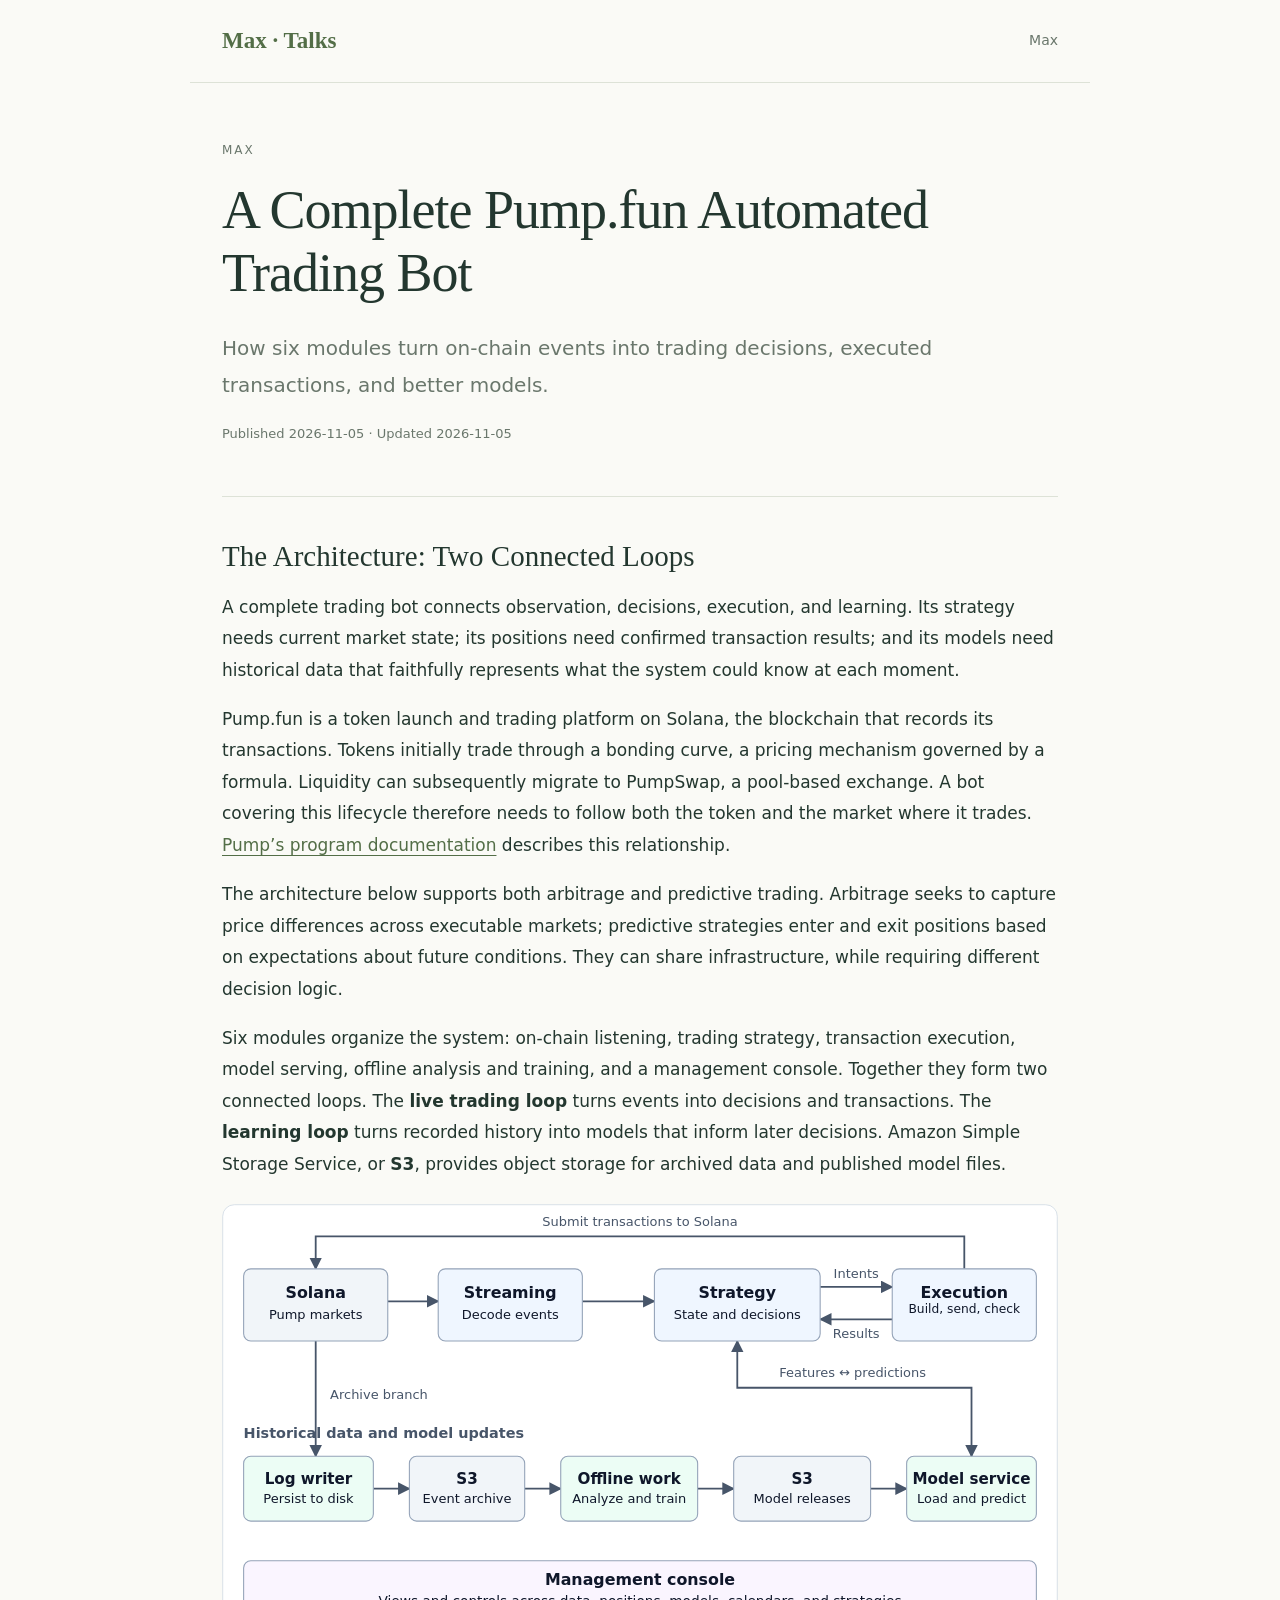
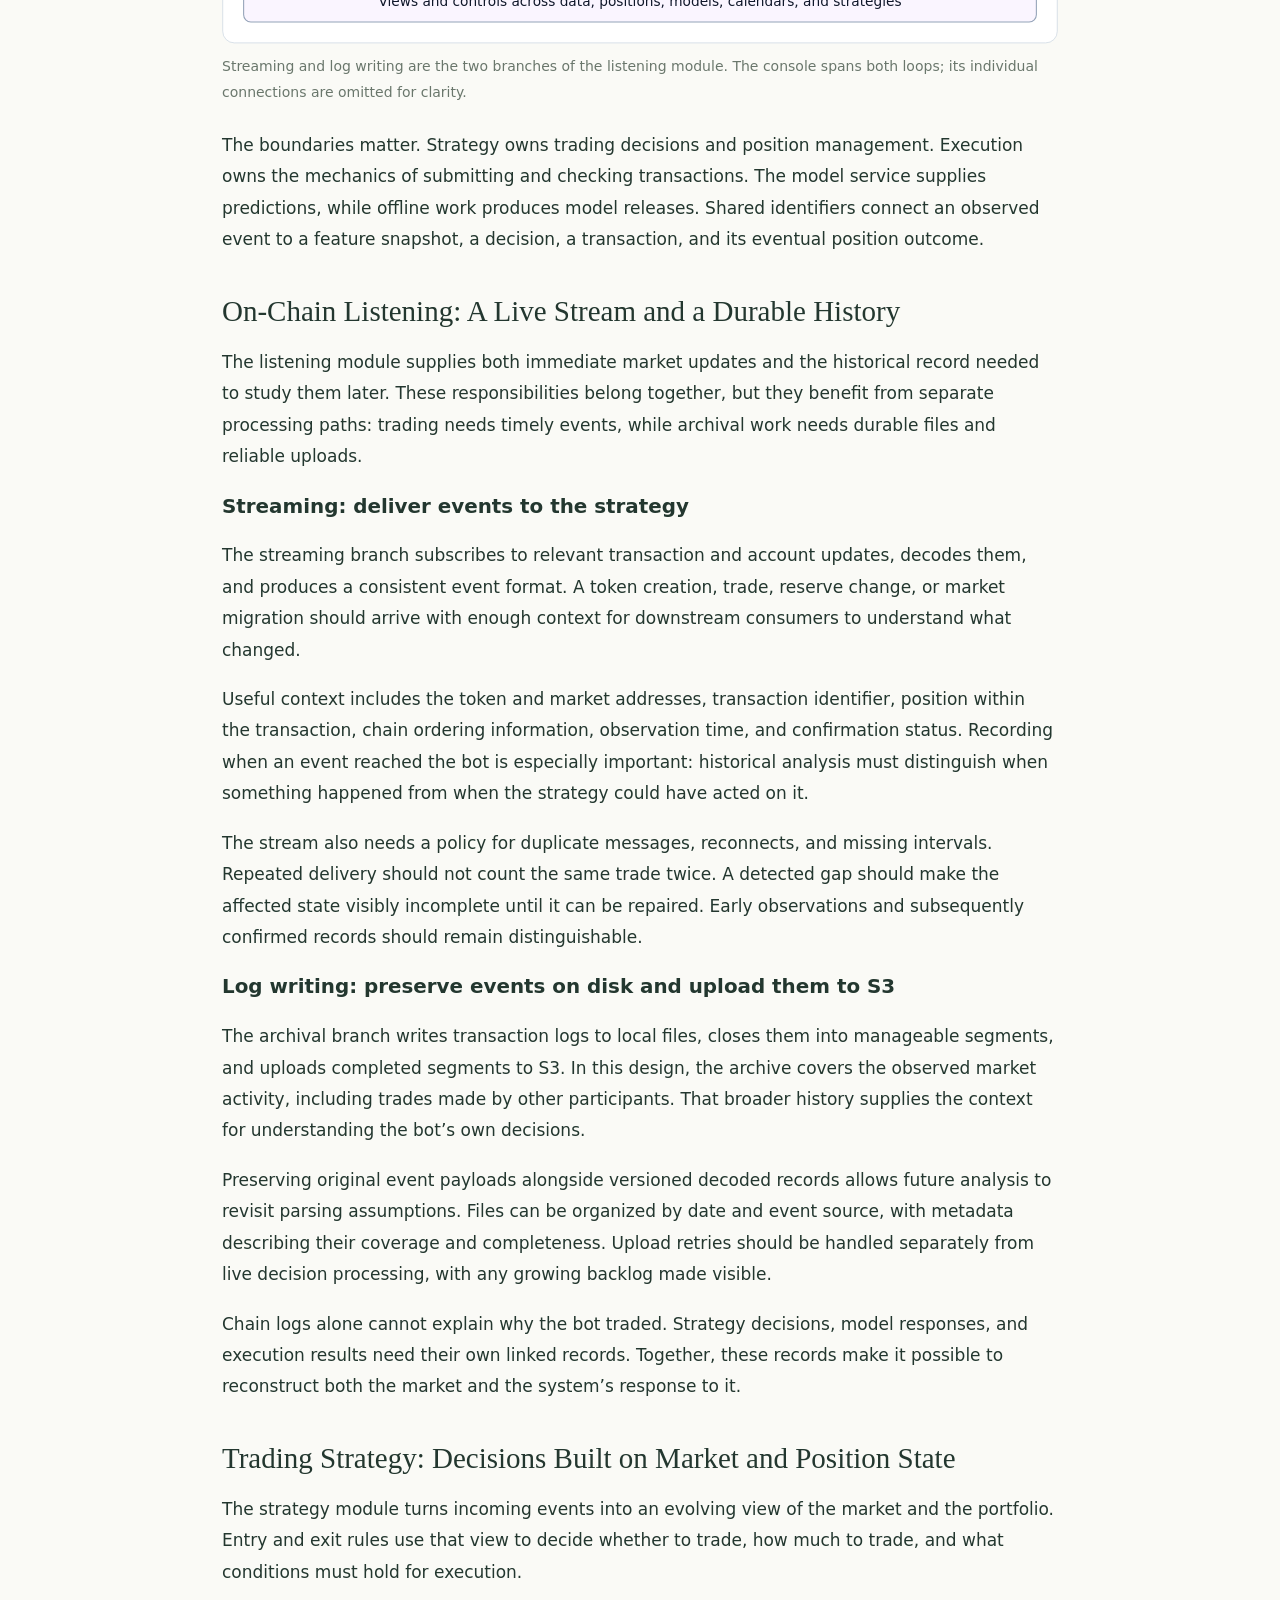
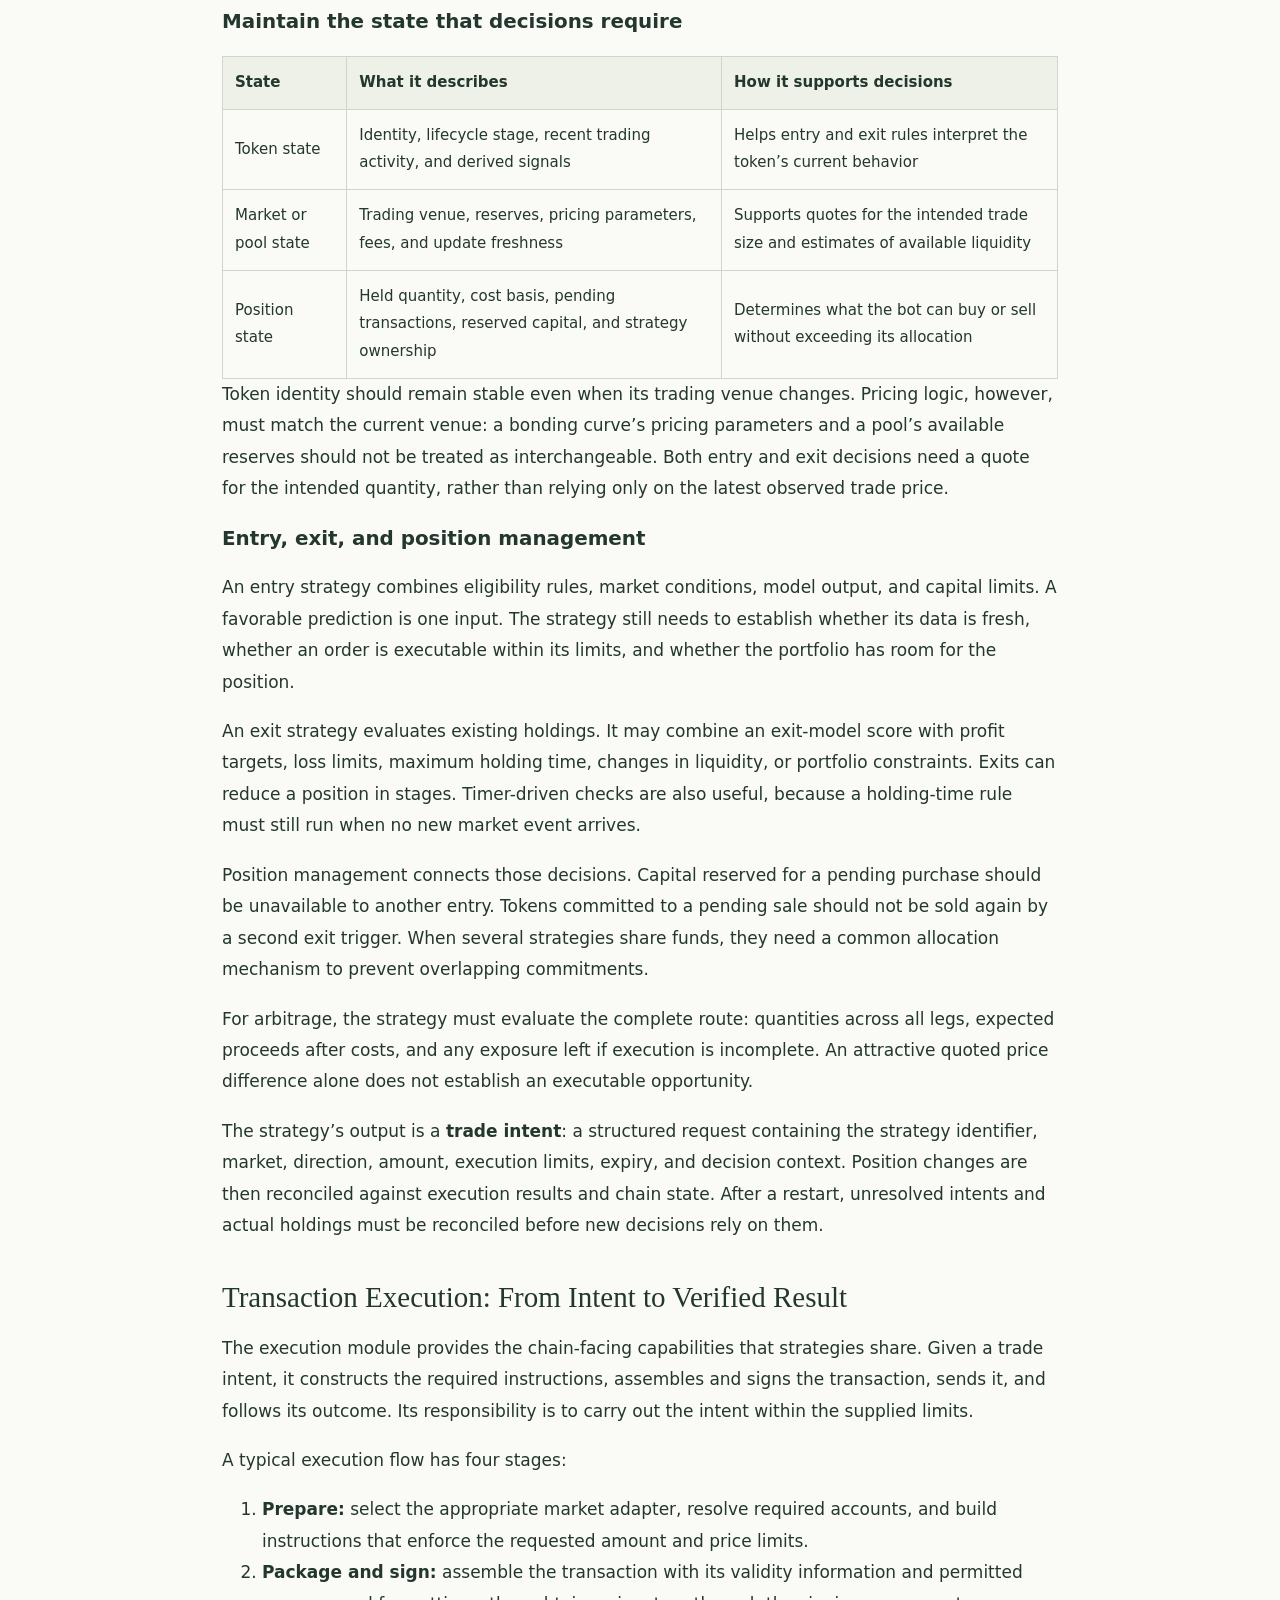
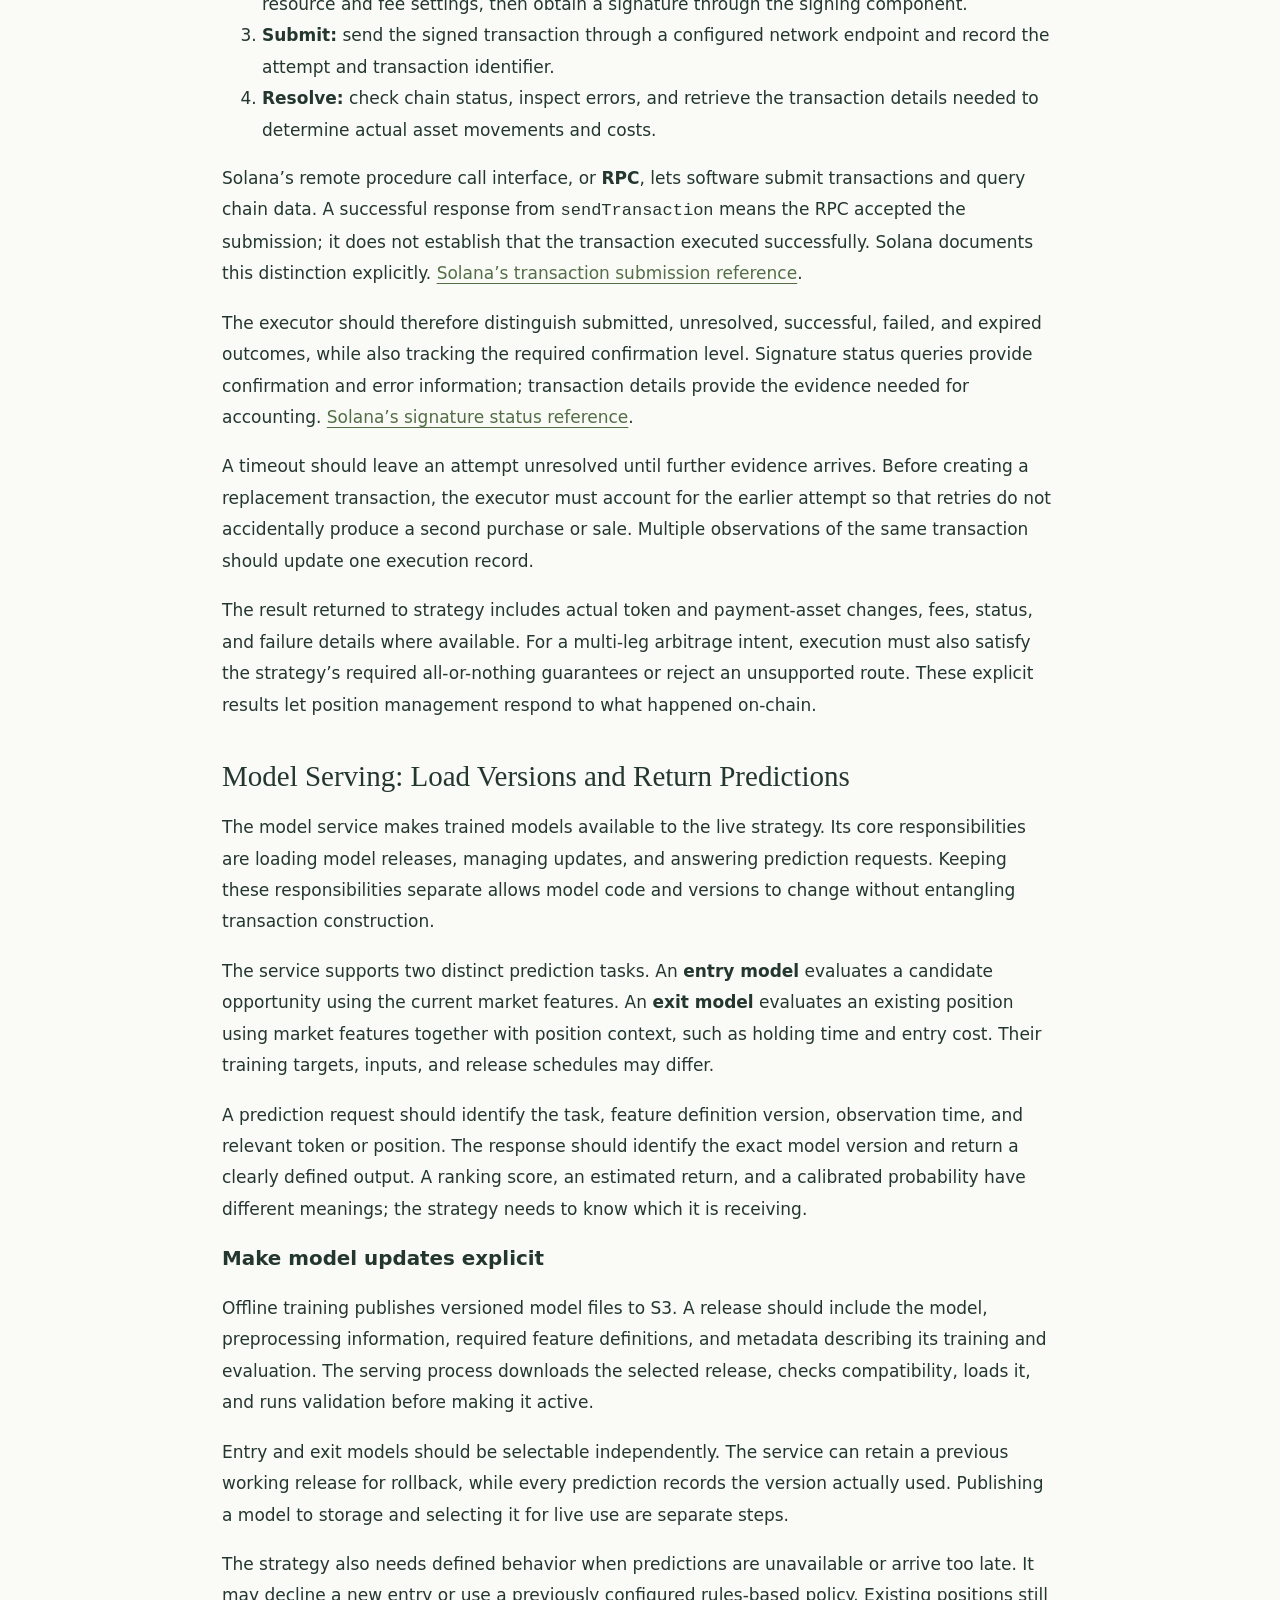
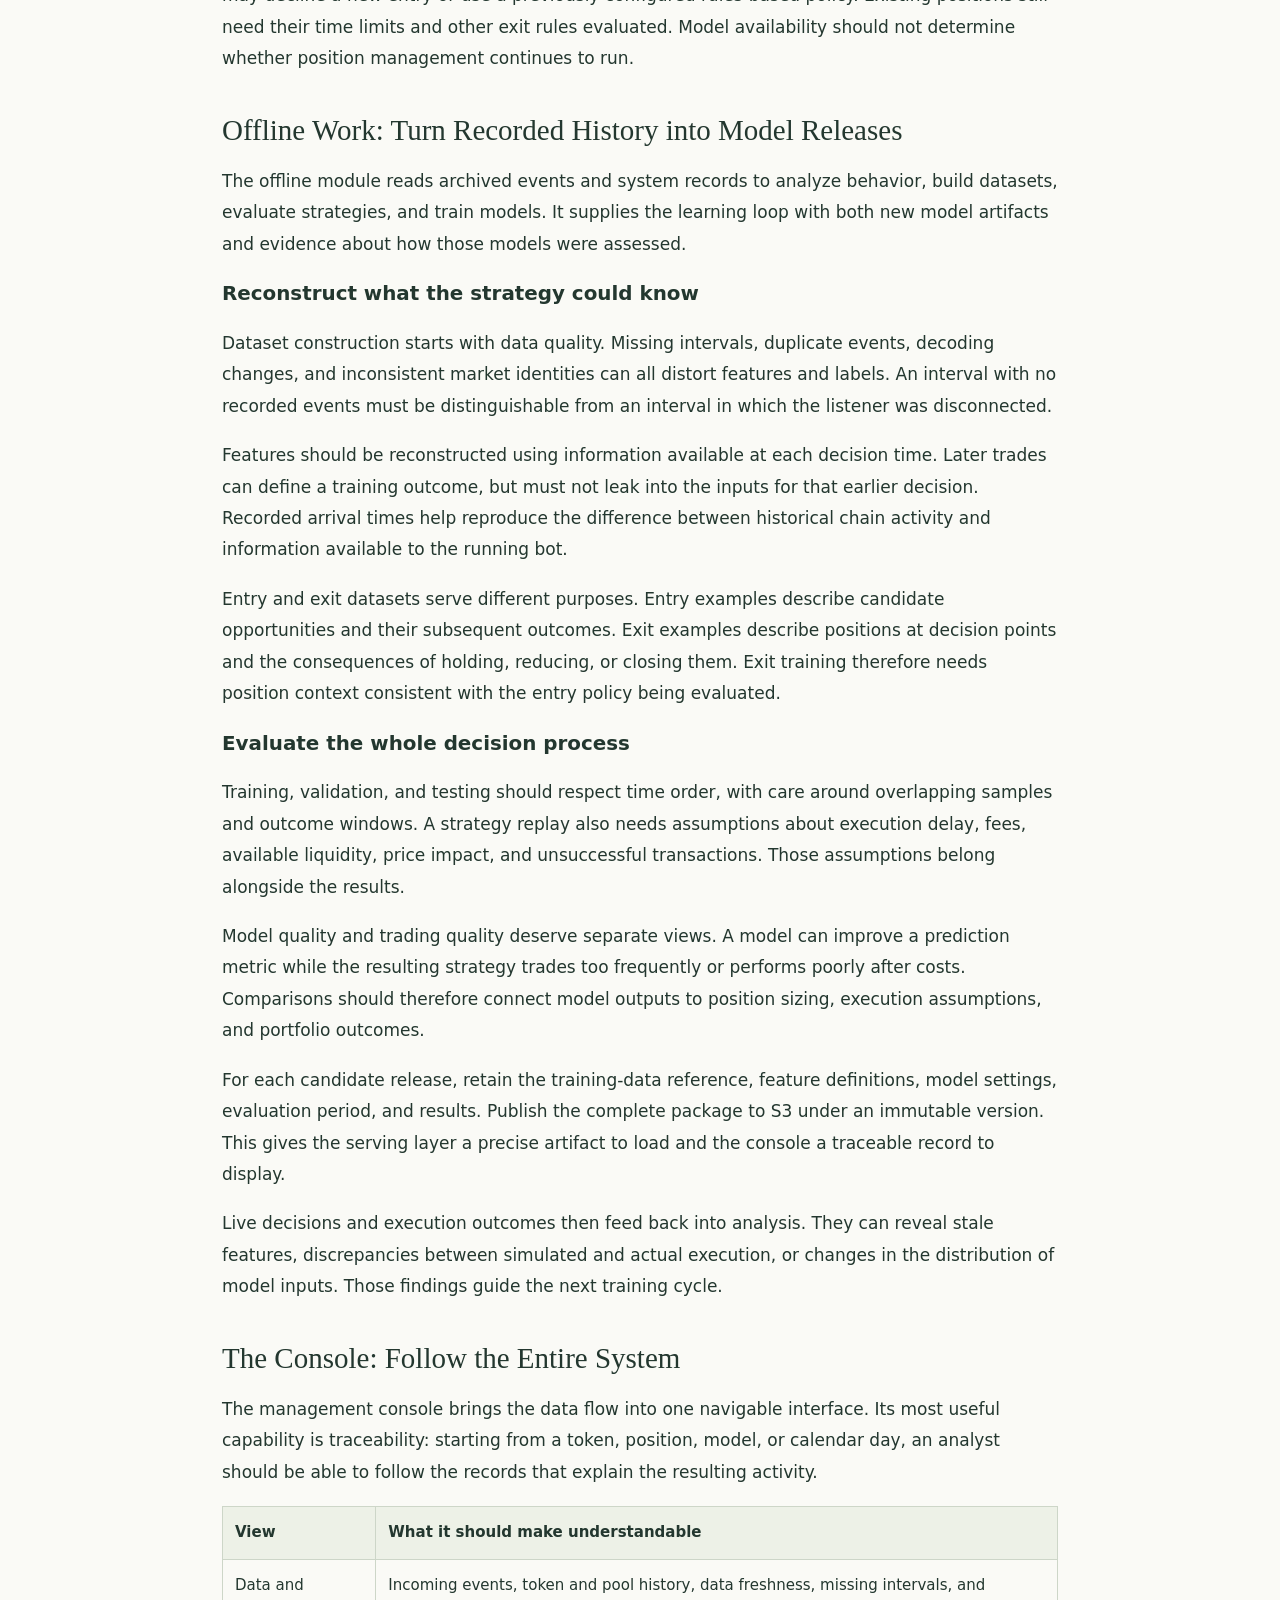
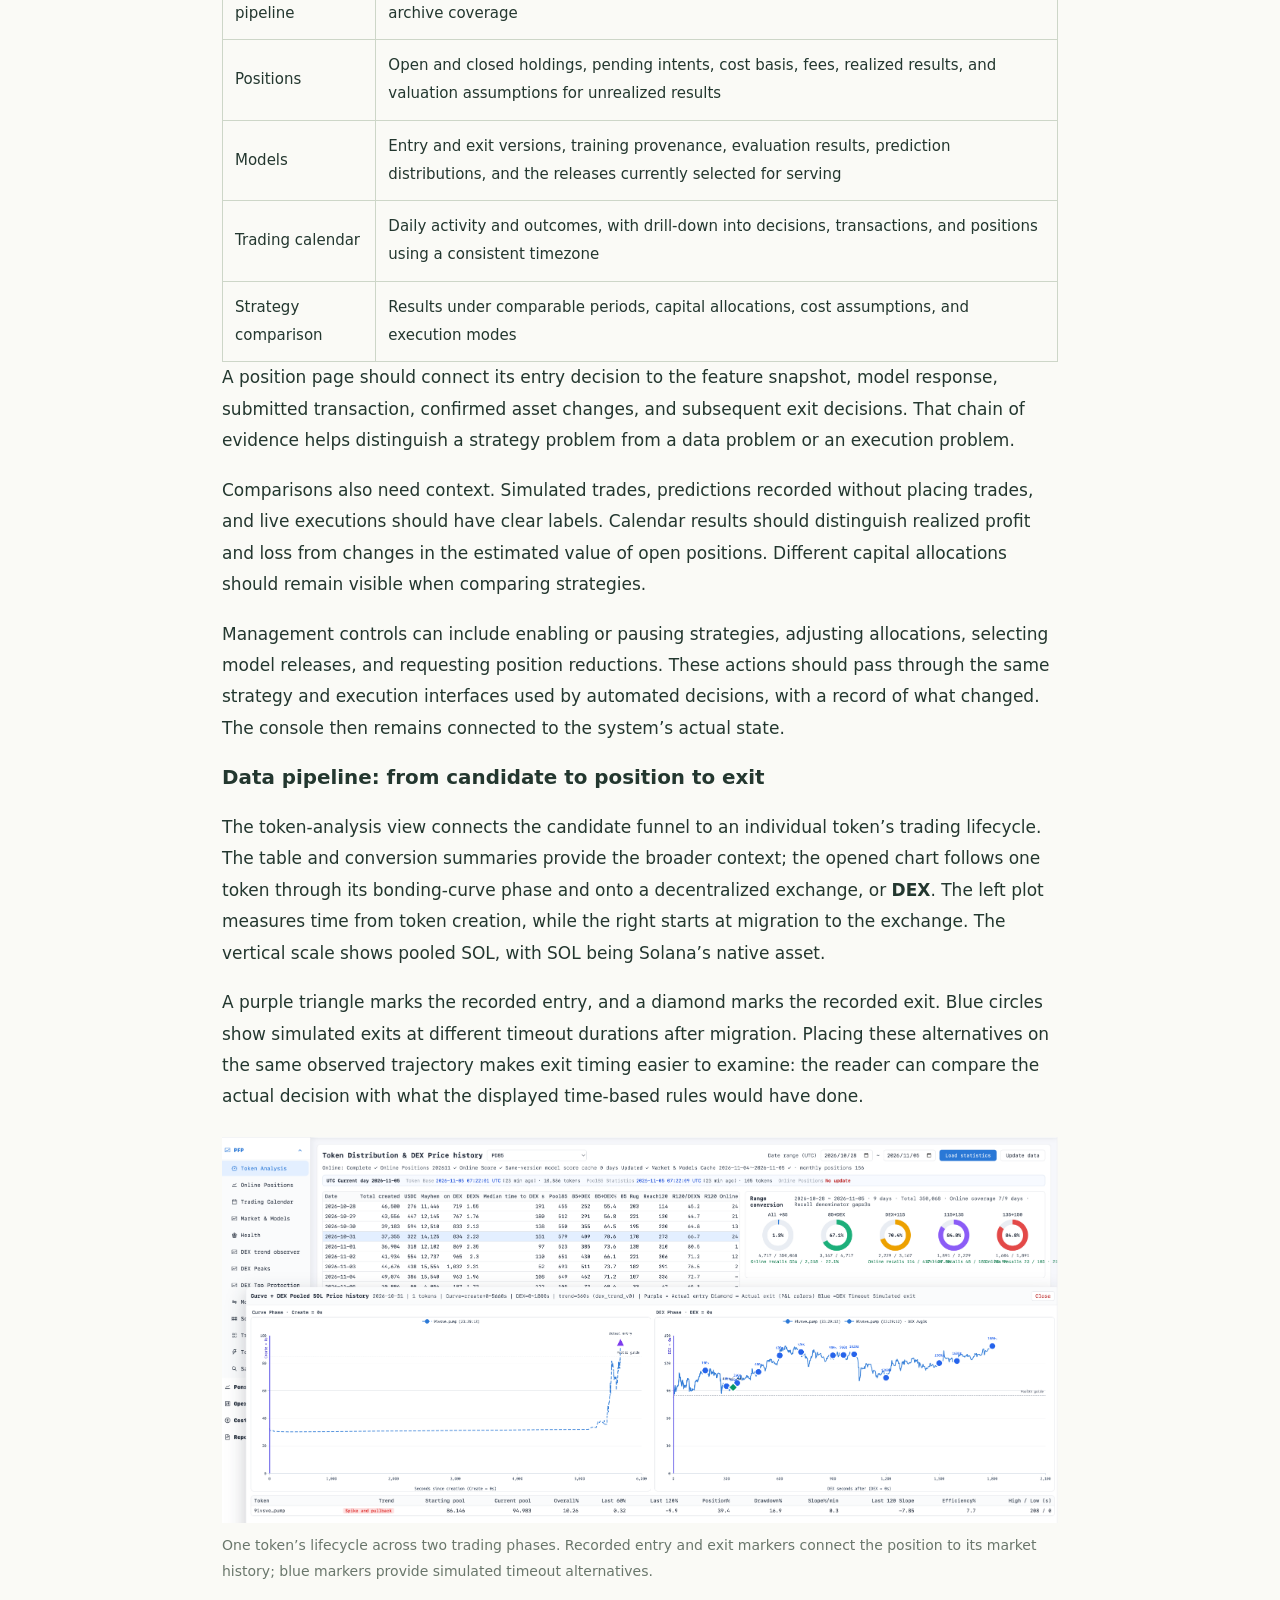
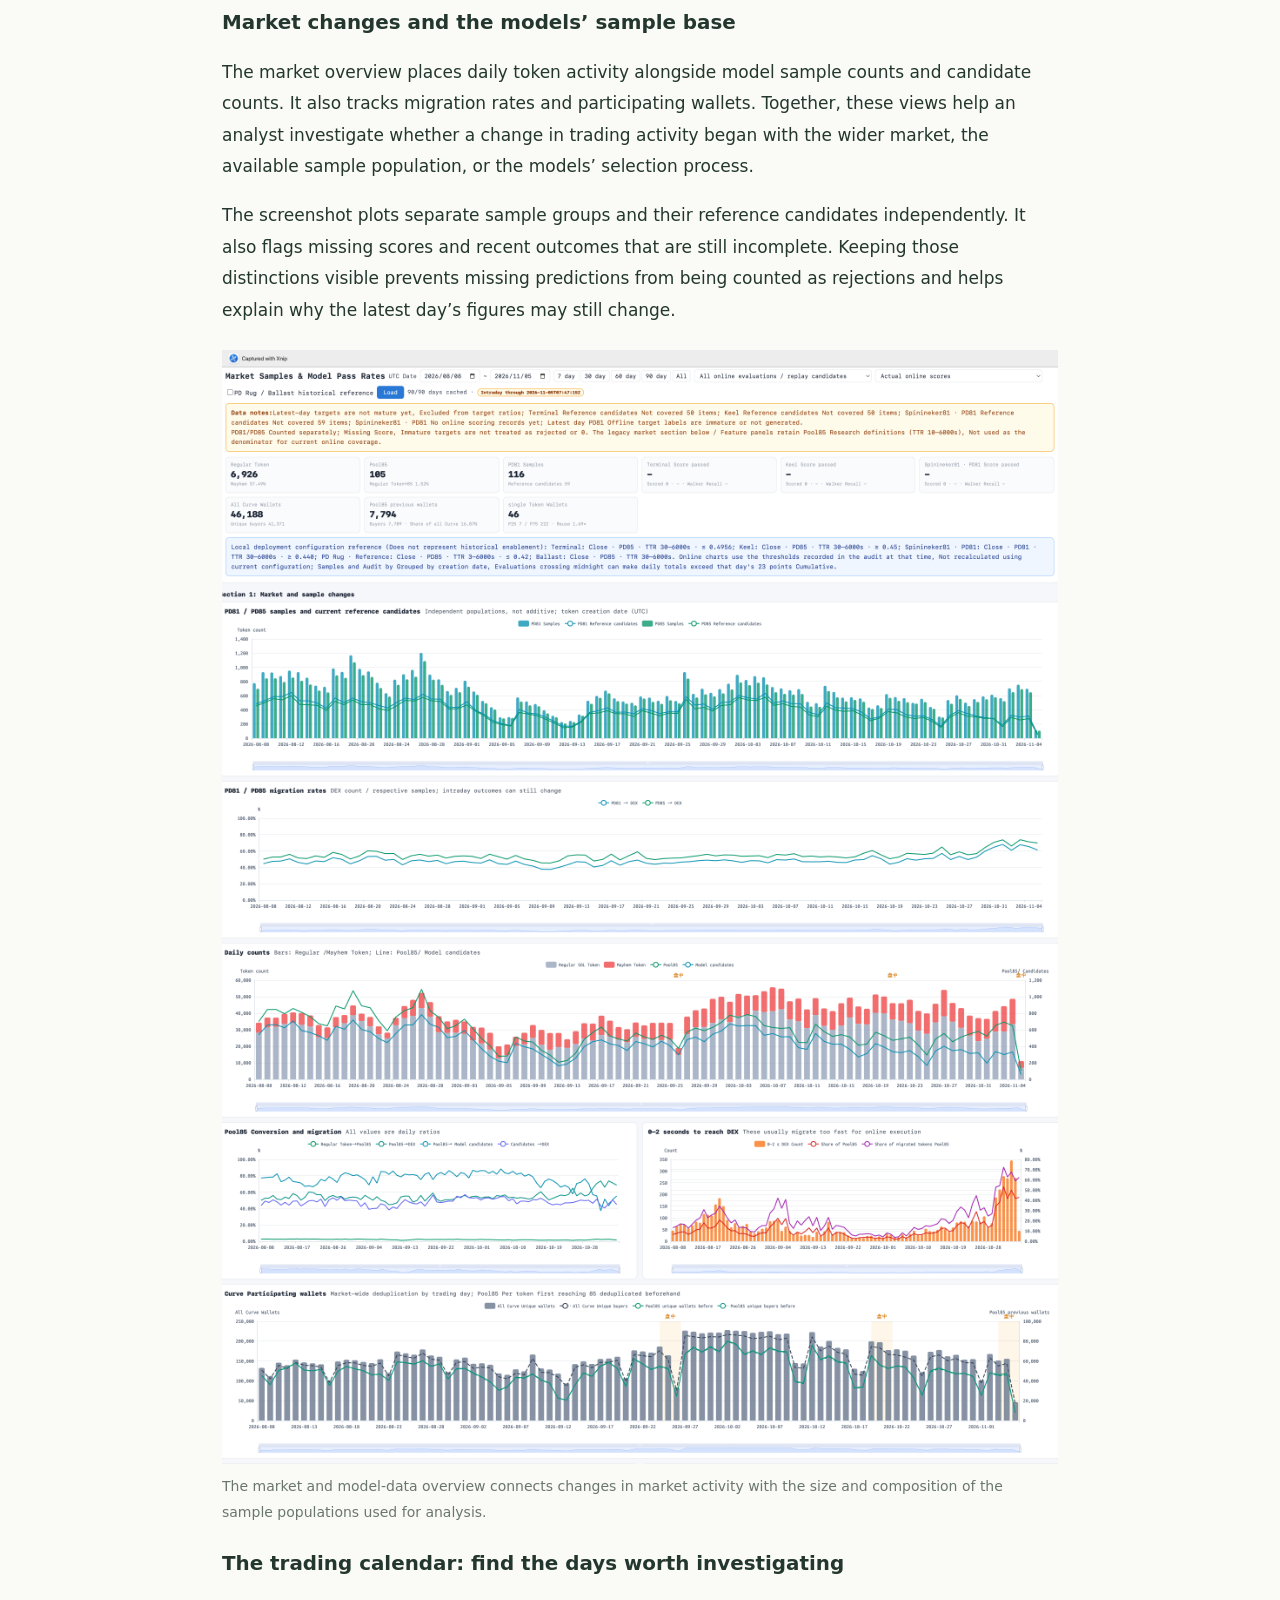
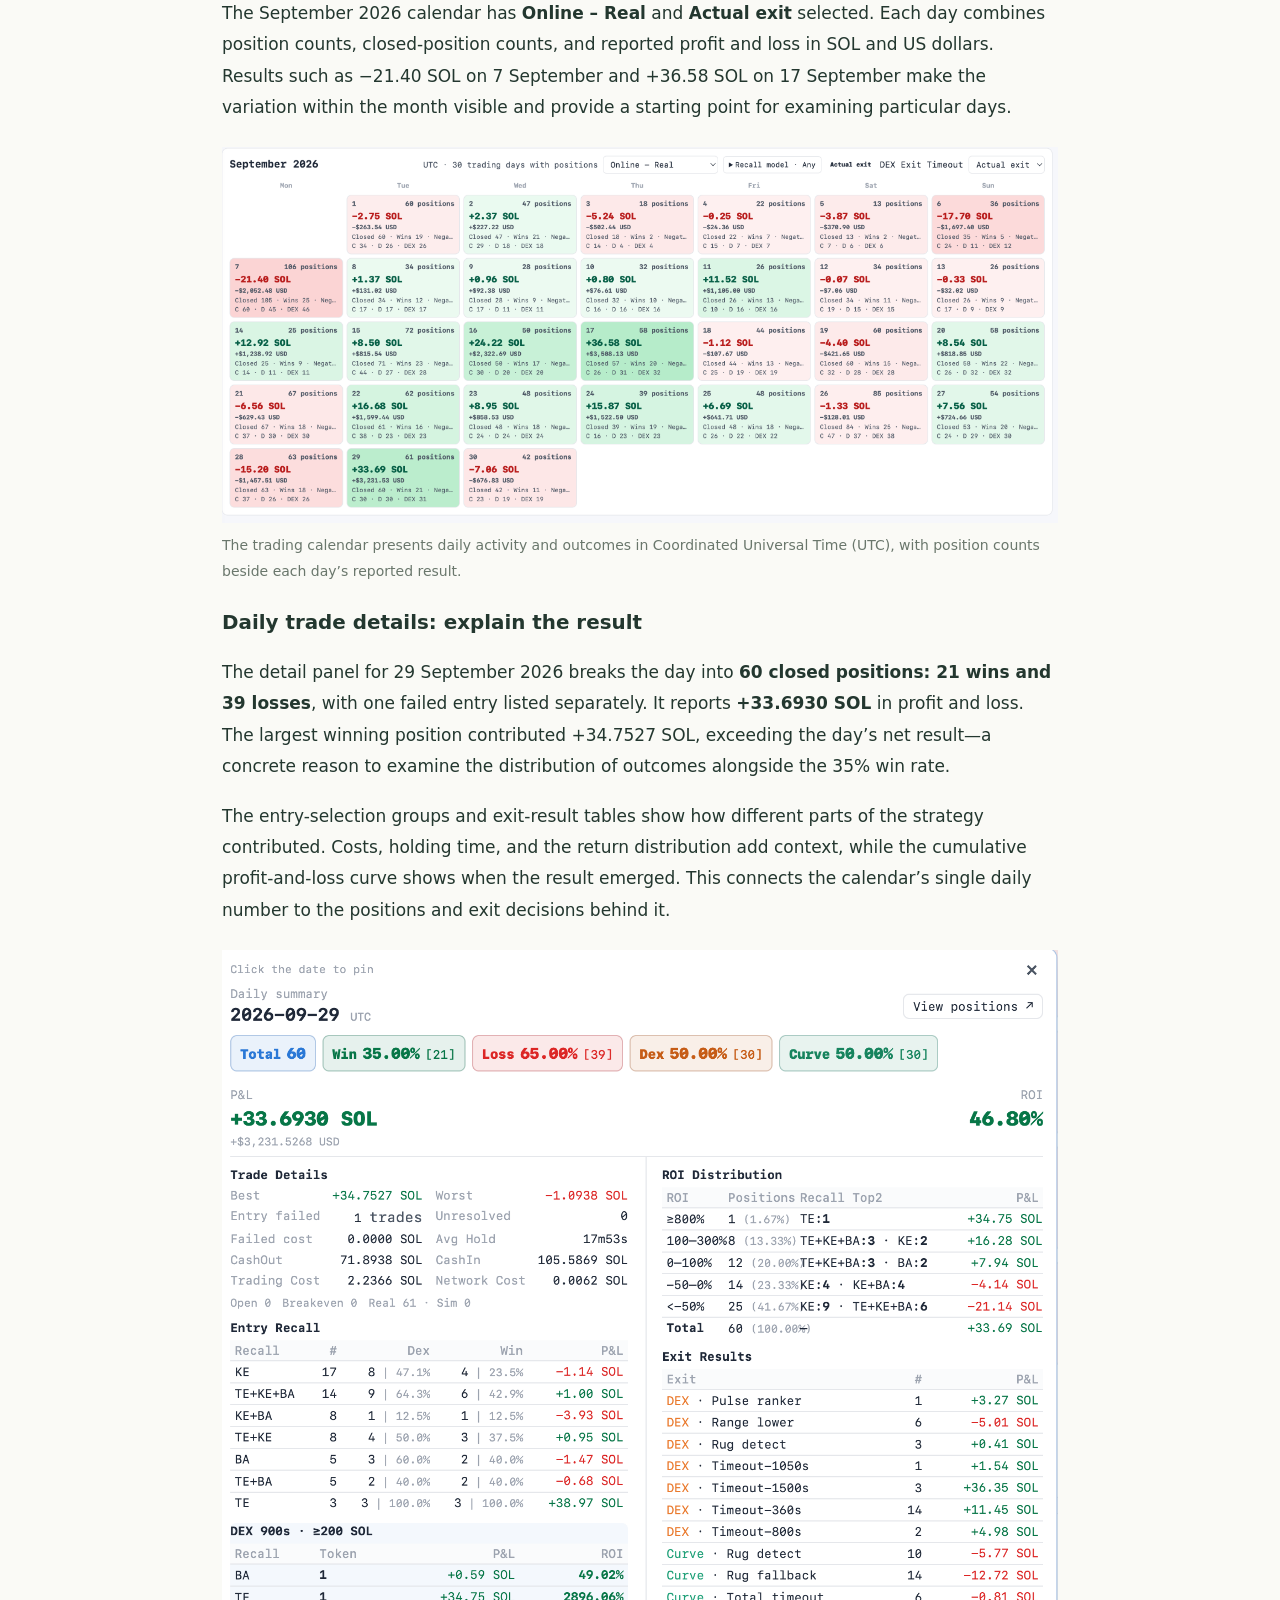
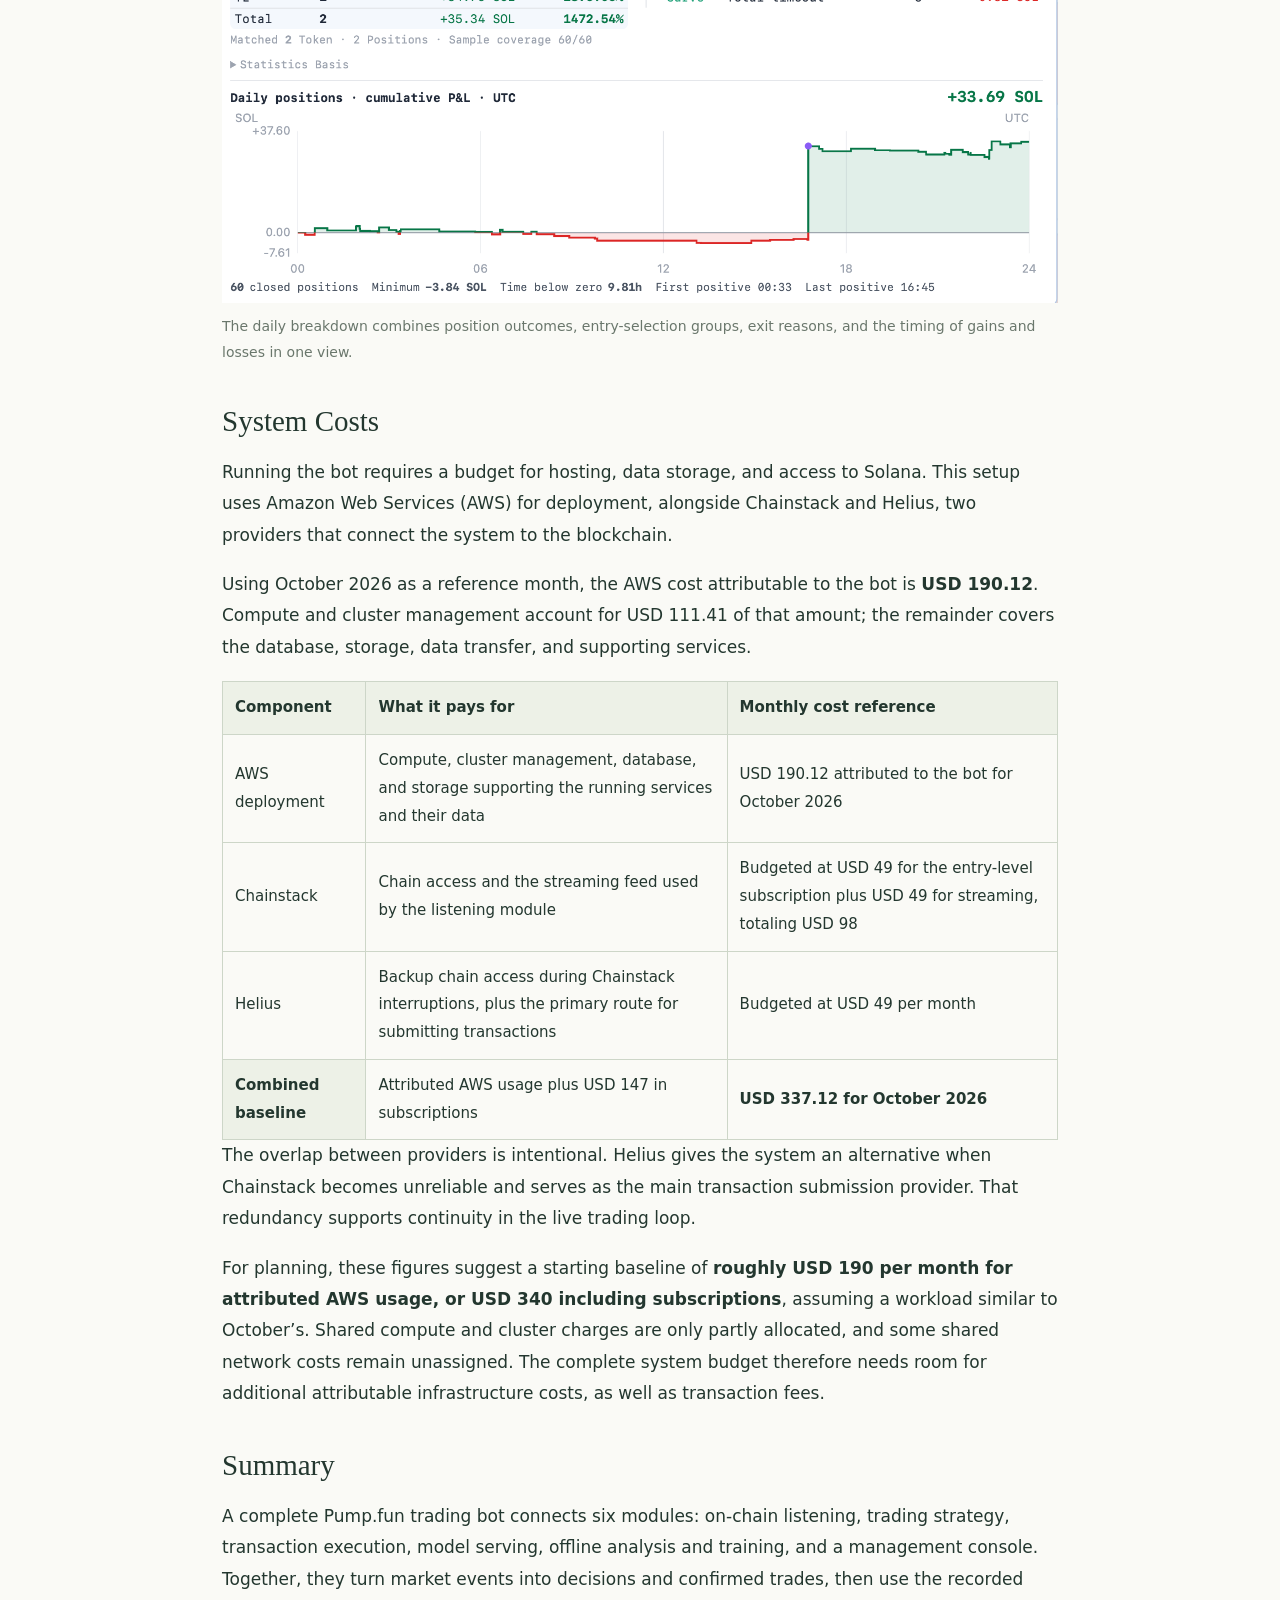
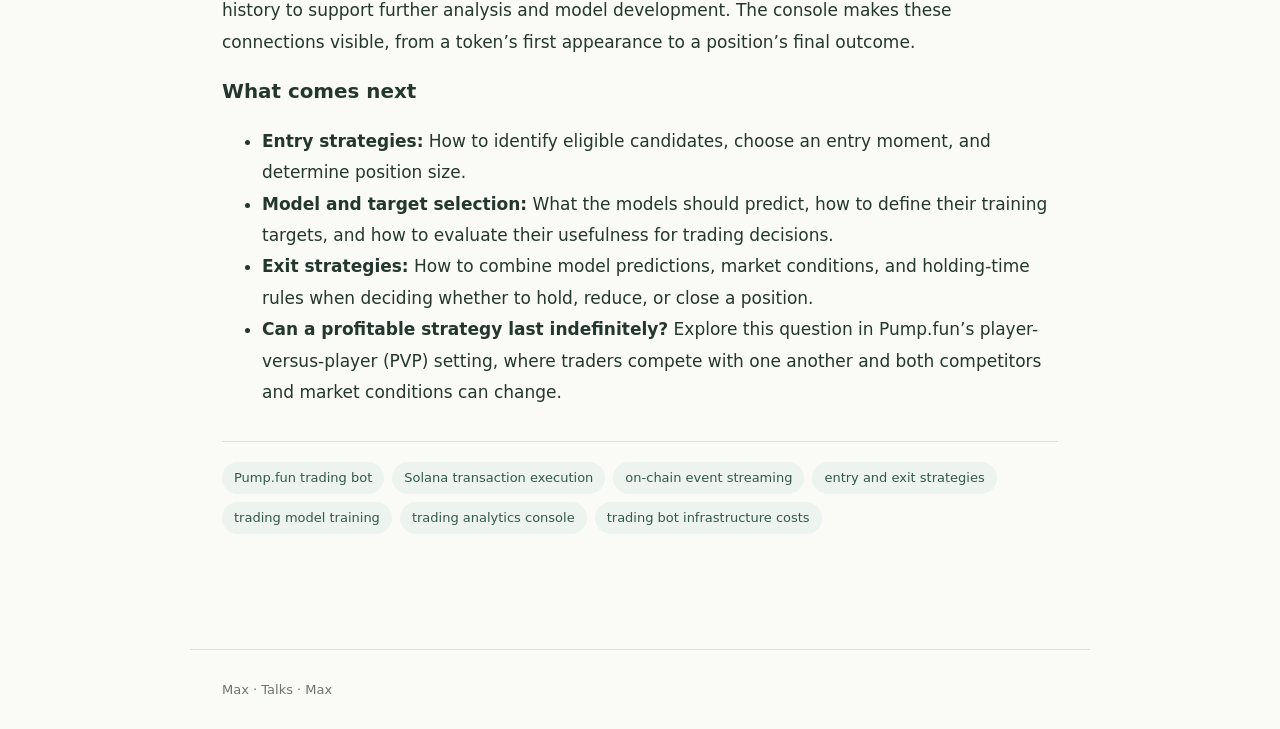
==== site/posts/pumpfun-trading-bot-architecture/index.html @ a63edc3e "release: A Complete Pump.fun Automated Trading Bot Writing-Release: 34df03cf43a044648ee0e419104bf188" ====
<!doctype html>
<html lang="en"><head><meta charset="utf-8">
<meta name="viewport" content="width=device-width,initial-scale=1">
<meta http-equiv="Content-Security-Policy" content="default-src 'none'; style-src 'self'; img-src 'self' data:; base-uri 'none'; form-action 'none'">
<title>Pump.fun Trading Bot: Architecture, Modules and Costs</title><meta name="description" content="Explore the six modules of a Pump.fun trading bot on Solana, including on-chain data, strategies, execution, model serving and training, console analytics, and deployment cost estimates.">
<meta name="author" content="Max"><link rel="canonical" href="https://maxtalks.cc/posts/pumpfun-trading-bot-architecture/">
<meta property="og:title" content="Pump.fun Trading Bot: Architecture, Modules and Costs"><meta property="og:description" content="Explore the six modules of a Pump.fun trading bot on Solana, including on-chain data, strategies, execution, model serving and training, console analytics, and deployment cost estimates.">
<meta property="og:url" content="https://maxtalks.cc/posts/pumpfun-trading-bot-architecture/"><meta property="og:site_name" content="Max · Talks">
<meta name="twitter:title" content="Pump.fun Trading Bot: Architecture, Modules and Costs"><meta name="twitter:description" content="Explore the six modules of a Pump.fun trading bot on Solana, including on-chain data, strategies, execution, model serving and training, console analytics, and deployment cost estimates.">
<meta property="og:type" content="article"><meta property="article:published_time" content="2026-11-05T10:41:28.522724+00:00"><meta property="article:modified_time" content="2026-11-05T10:41:28.522724+00:00"><meta property="article:tag" content="Pump.fun trading bot"><meta property="article:tag" content="Solana transaction execution"><meta property="article:tag" content="on-chain event streaming"><meta property="article:tag" content="entry and exit strategies"><meta property="article:tag" content="trading model training"><meta property="article:tag" content="trading analytics console"><meta property="article:tag" content="trading bot infrastructure costs"><meta property="og:image" content="https://maxtalks.cc/posts/pumpfun-trading-bot-architecture/images/cabc1575fde080a4654ec2bf7997689c98b26c99ee91979415d57a470f1027db.png"><meta name="twitter:card" content="summary_large_image"><meta name="twitter:image" content="https://maxtalks.cc/posts/pumpfun-trading-bot-architecture/images/cabc1575fde080a4654ec2bf7997689c98b26c99ee91979415d57a470f1027db.png"><script type="application/ld+json">{"@context": "https://schema.org", "@type": "BlogPosting", "headline": "Pump.fun Trading Bot: Architecture, Modules and Costs", "description": "Explore the six modules of a Pump.fun trading bot on Solana, including on-chain data, strategies, execution, model serving and training, console analytics, and deployment cost estimates.", "url": "https://maxtalks.cc/posts/pumpfun-trading-bot-architecture/", "mainEntityOfPage": {"@type": "WebPage", "@id": "https://maxtalks.cc/posts/pumpfun-trading-bot-architecture/"}, "inLanguage": "en", "datePublished": "2026-11-05T10:41:28.522724+00:00", "dateModified": "2026-11-05T10:41:28.522724+00:00", "author": {"@type": "Person", "name": "Max"}, "keywords": ["Pump.fun trading bot", "Solana transaction execution", "on-chain event streaming", "entry and exit strategies", "trading model training", "trading analytics console", "trading bot infrastructure costs"], "image": ["https://maxtalks.cc/posts/pumpfun-trading-bot-architecture/images/cabc1575fde080a4654ec2bf7997689c98b26c99ee91979415d57a470f1027db.png", "https://maxtalks.cc/posts/pumpfun-trading-bot-architecture/images/65f145c22f0585874e45c595e0cea4ecda65017ef8e4a415b10f41f9c2ba78f9.png", "https://maxtalks.cc/posts/pumpfun-trading-bot-architecture/images/23b529ad18512feed00f608a72bf3b717ccf4496c2ae6d5837712b4f6cc356ea.png", "https://maxtalks.cc/posts/pumpfun-trading-bot-architecture/images/7ce87d587f897d36dad6c2bc43a0798c393576f4b846a98d374a4e45cab2a629.png"]}</script><link rel="stylesheet" href="../../assets/site.css"></head>
<body><header class="site-header"><a href="../../">Max · Talks</a><span>Max</span></header>
<main><article><header class="article-header"><p class="eyebrow">Max</p><h1>A Complete Pump.fun Automated Trading Bot</h1><p class="subtitle">How six modules turn on-chain events into trading decisions, executed transactions, and better models.</p><p class="dates">Published <time datetime="2026-11-05T10:41:28.522724+00:00">2026-11-05</time> · Updated <time datetime="2026-11-05T10:41:28.522724+00:00">2026-11-05</time></p></header><section id="architecture-and-data-flow"><h2>The Architecture: Two Connected Loops</h2><p>A complete trading bot connects observation, decisions, execution, and learning. Its strategy needs current market state; its positions need confirmed transaction results; and its models need historical data that faithfully represents what the system could know at each moment.</p><p>Pump.fun is a token launch and trading platform on Solana, the blockchain that records its transactions. Tokens initially trade through a bonding curve, a pricing mechanism governed by a formula. Liquidity can subsequently migrate to PumpSwap, a pool-based exchange. A bot covering this lifecycle therefore needs to follow both the token and the market where it trades. <a href="https://github.com/pump-fun/pump-public-docs/blob/main/docs/PUMP_PROGRAM_README.md" target="_blank" rel="noopener noreferrer">Pump’s program documentation</a> describes this relationship.</p><p>The architecture below supports both arbitrage and predictive trading. Arbitrage seeks to capture price differences across executable markets; predictive strategies enter and exit positions based on expectations about future conditions. They can share infrastructure, while requiring different decision logic.</p><p>Six modules organize the system: on-chain listening, trading strategy, transaction execution, model serving, offline analysis and training, and a management console. Together they form two connected loops. The <strong>live trading loop</strong> turns events into decisions and transactions. The <strong>learning loop</strong> turns recorded history into models that inform later decisions. Amazon Simple Storage Service, or <strong>S3</strong>, provides object storage for archived data and published model files.</p><figure><svg xmlns="http://www.w3.org/2000/svg" viewBox="0 0 1160 610" width="100%" role="img"><title id="bot-flow-title">Trading and learning data flows</title><desc id="bot-flow-desc">Solana events feed streaming and log writing. Streaming feeds strategy, which exchanges intents and results with execution. Execution submits transactions to Solana. Log files pass through S3 to offline analysis and training, then model files pass through S3 to the model service. Strategy exchanges features and predictions with the model service. The console provides views across both loops.</desc><defs><marker id="bot-flow-arrow" viewBox="0 0 10 10" refX="9" refY="5" markerWidth="7" markerHeight="7" orient="auto-start-reverse"><path d="M 0 0 L 10 5 L 0 10 Z" fill="#475569"></path></marker></defs><rect x="1" y="1" width="1158" height="608" rx="16" fill="#ffffff" stroke="#cbd5e1"></rect><g fill="none" stroke="#475569" stroke-width="2.5"><path d="M 1030 90 V 45 H 130 V 90" marker-end="url(#bot-flow-arrow)"></path><path d="M 230 135 H 300" marker-end="url(#bot-flow-arrow)"></path><path d="M 500 135 H 600" marker-end="url(#bot-flow-arrow)"></path><path d="M 830 115 H 930" marker-end="url(#bot-flow-arrow)"></path><path d="M 930 160 H 830" marker-end="url(#bot-flow-arrow)"></path><path d="M 130 190 V 350" marker-end="url(#bot-flow-arrow)"></path><path d="M 210 395 H 260" marker-end="url(#bot-flow-arrow)"></path><path d="M 420 395 H 470" marker-end="url(#bot-flow-arrow)"></path><path d="M 660 395 H 710" marker-end="url(#bot-flow-arrow)"></path><path d="M 900 395 H 950" marker-end="url(#bot-flow-arrow)"></path><path d="M 715 190 V 255 H 1040 V 350" marker-start="url(#bot-flow-arrow)" marker-end="url(#bot-flow-arrow)"></path></g><g font-size="18" fill="#475569"><text x="580" y="30" text-anchor="middle">Submit transactions to Solana</text><text x="880" y="102" text-anchor="middle">Intents</text><text x="880" y="186" text-anchor="middle">Results</text><text x="150" y="270">Archive branch</text><text x="875" y="240" text-anchor="middle">Features ↔ predictions</text><text x="30" y="325" font-size="20" font-weight="700">Historical data and model updates</text></g><g stroke="#94a3b8" stroke-width="1.5"><rect x="30" y="90" width="200" height="100" rx="10" fill="#f1f5f9"></rect><rect x="300" y="90" width="200" height="100" rx="10" fill="#eff6ff"></rect><rect x="600" y="90" width="230" height="100" rx="10" fill="#eff6ff"></rect><rect x="930" y="90" width="200" height="100" rx="10" fill="#eff6ff"></rect><rect x="30" y="350" width="180" height="90" rx="10" fill="#ecfdf5"></rect><rect x="260" y="350" width="160" height="90" rx="10" fill="#f1f5f9"></rect><rect x="470" y="350" width="190" height="90" rx="10" fill="#ecfdf5"></rect><rect x="710" y="350" width="190" height="90" rx="10" fill="#f1f5f9"></rect><rect x="950" y="350" width="180" height="90" rx="10" fill="#ecfdf5"></rect><rect x="30" y="495" width="1100" height="85" rx="10" fill="#faf5ff"></rect></g><g text-anchor="middle" fill="#0f172a"><text x="130" y="131" font-size="22" font-weight="700">Solana</text><text x="130" y="160" font-size="18">Pump markets</text><text x="400" y="131" font-size="22" font-weight="700">Streaming</text><text x="400" y="160" font-size="18">Decode events</text><text x="715" y="131" font-size="22" font-weight="700">Strategy</text><text x="715" y="160" font-size="18">State and decisions</text><text x="1030" y="131" font-size="22" font-weight="700">Execution</text><text x="1030" y="151" font-size="17">Build, send, check</text><text x="120" y="388" font-size="21" font-weight="700">Log writer</text><text x="120" y="415" font-size="18">Persist to disk</text><text x="340" y="388" font-size="21" font-weight="700">S3</text><text x="340" y="415" font-size="18">Event archive</text><text x="565" y="388" font-size="21" font-weight="700">Offline work</text><text x="565" y="415" font-size="18">Analyze and train</text><text x="805" y="388" font-size="21" font-weight="700">S3</text><text x="805" y="415" font-size="18">Model releases</text><text x="1040" y="388" font-size="21" font-weight="700">Model service</text><text x="1040" y="415" font-size="18">Load and predict</text><text x="580" y="528" font-size="22" font-weight="700">Management console</text><text x="580" y="558" font-size="19">Views and controls across data, positions, models, calendars, and strategies</text></g></svg><figcaption>Streaming and log writing are the two branches of the listening module. The console spans both loops; its individual connections are omitted for clarity.</figcaption></figure><p>The boundaries matter. Strategy owns trading decisions and position management. Execution owns the mechanics of submitting and checking transactions. The model service supplies predictions, while offline work produces model releases. Shared identifiers connect an observed event to a feature snapshot, a decision, a transaction, and its eventual position outcome.</p></section><section id="onchain-listening"><h2>On-Chain Listening: A Live Stream and a Durable History</h2><p>The listening module supplies both immediate market updates and the historical record needed to study them later. These responsibilities belong together, but they benefit from separate processing paths: trading needs timely events, while archival work needs durable files and reliable uploads.</p><h3>Streaming: deliver events to the strategy</h3><p>The streaming branch subscribes to relevant transaction and account updates, decodes them, and produces a consistent event format. A token creation, trade, reserve change, or market migration should arrive with enough context for downstream consumers to understand what changed.</p><p>Useful context includes the token and market addresses, transaction identifier, position within the transaction, chain ordering information, observation time, and confirmation status. Recording when an event reached the bot is especially important: historical analysis must distinguish when something happened from when the strategy could have acted on it.</p><p>The stream also needs a policy for duplicate messages, reconnects, and missing intervals. Repeated delivery should not count the same trade twice. A detected gap should make the affected state visibly incomplete until it can be repaired. Early observations and subsequently confirmed records should remain distinguishable.</p><h3>Log writing: preserve events on disk and upload them to S3</h3><p>The archival branch writes transaction logs to local files, closes them into manageable segments, and uploads completed segments to S3. In this design, the archive covers the observed market activity, including trades made by other participants. That broader history supplies the context for understanding the bot’s own decisions.</p><p>Preserving original event payloads alongside versioned decoded records allows future analysis to revisit parsing assumptions. Files can be organized by date and event source, with metadata describing their coverage and completeness. Upload retries should be handled separately from live decision processing, with any growing backlog made visible.</p><p>Chain logs alone cannot explain why the bot traded. Strategy decisions, model responses, and execution results need their own linked records. Together, these records make it possible to reconstruct both the market and the system’s response to it.</p></section><section id="strategy-and-state"><h2>Trading Strategy: Decisions Built on Market and Position State</h2><p>The strategy module turns incoming events into an evolving view of the market and the portfolio. Entry and exit rules use that view to decide whether to trade, how much to trade, and what conditions must hold for execution.</p><h3>Maintain the state that decisions require</h3><table><thead><tr><th scope="col">State</th><th scope="col">What it describes</th><th scope="col">How it supports decisions</th></tr></thead><tbody><tr><td>Token state</td><td>Identity, lifecycle stage, recent trading activity, and derived signals</td><td>Helps entry and exit rules interpret the token’s current behavior</td></tr><tr><td>Market or pool state</td><td>Trading venue, reserves, pricing parameters, fees, and update freshness</td><td>Supports quotes for the intended trade size and estimates of available liquidity</td></tr><tr><td>Position state</td><td>Held quantity, cost basis, pending transactions, reserved capital, and strategy ownership</td><td>Determines what the bot can buy or sell without exceeding its allocation</td></tr></tbody></table><p>Token identity should remain stable even when its trading venue changes. Pricing logic, however, must match the current venue: a bonding curve’s pricing parameters and a pool’s available reserves should not be treated as interchangeable. Both entry and exit decisions need a quote for the intended quantity, rather than relying only on the latest observed trade price.</p><h3>Entry, exit, and position management</h3><p>An entry strategy combines eligibility rules, market conditions, model output, and capital limits. A favorable prediction is one input. The strategy still needs to establish whether its data is fresh, whether an order is executable within its limits, and whether the portfolio has room for the position.</p><p>An exit strategy evaluates existing holdings. It may combine an exit-model score with profit targets, loss limits, maximum holding time, changes in liquidity, or portfolio constraints. Exits can reduce a position in stages. Timer-driven checks are also useful, because a holding-time rule must still run when no new market event arrives.</p><p>Position management connects those decisions. Capital reserved for a pending purchase should be unavailable to another entry. Tokens committed to a pending sale should not be sold again by a second exit trigger. When several strategies share funds, they need a common allocation mechanism to prevent overlapping commitments.</p><p>For arbitrage, the strategy must evaluate the complete route: quantities across all legs, expected proceeds after costs, and any exposure left if execution is incomplete. An attractive quoted price difference alone does not establish an executable opportunity.</p><p>The strategy’s output is a <strong>trade intent</strong>: a structured request containing the strategy identifier, market, direction, amount, execution limits, expiry, and decision context. Position changes are then reconciled against execution results and chain state. After a restart, unresolved intents and actual holdings must be reconciled before new decisions rely on them.</p></section><section id="transaction-execution"><h2>Transaction Execution: From Intent to Verified Result</h2><p>The execution module provides the chain-facing capabilities that strategies share. Given a trade intent, it constructs the required instructions, assembles and signs the transaction, sends it, and follows its outcome. Its responsibility is to carry out the intent within the supplied limits.</p><p>A typical execution flow has four stages:</p><ol><li><strong>Prepare:</strong> select the appropriate market adapter, resolve required accounts, and build instructions that enforce the requested amount and price limits.</li><li><strong>Package and sign:</strong> assemble the transaction with its validity information and permitted resource and fee settings, then obtain a signature through the signing component.</li><li><strong>Submit:</strong> send the signed transaction through a configured network endpoint and record the attempt and transaction identifier.</li><li><strong>Resolve:</strong> check chain status, inspect errors, and retrieve the transaction details needed to determine actual asset movements and costs.</li></ol><p>Solana’s remote procedure call interface, or <strong>RPC</strong>, lets software submit transactions and query chain data. A successful response from <code>sendTransaction</code> means the RPC accepted the submission; it does not establish that the transaction executed successfully. Solana documents this distinction explicitly. <a href="https://solana.com/docs/rpc/http/sendtransaction" target="_blank" rel="noopener noreferrer">Solana’s transaction submission reference</a>.</p><p>The executor should therefore distinguish submitted, unresolved, successful, failed, and expired outcomes, while also tracking the required confirmation level. Signature status queries provide confirmation and error information; transaction details provide the evidence needed for accounting. <a href="https://solana.com/docs/rpc/http/getsignaturestatuses" target="_blank" rel="noopener noreferrer">Solana’s signature status reference</a>.</p><p>A timeout should leave an attempt unresolved until further evidence arrives. Before creating a replacement transaction, the executor must account for the earlier attempt so that retries do not accidentally produce a second purchase or sale. Multiple observations of the same transaction should update one execution record.</p><p>The result returned to strategy includes actual token and payment-asset changes, fees, status, and failure details where available. For a multi-leg arbitrage intent, execution must also satisfy the strategy’s required all-or-nothing guarantees or reject an unsupported route. These explicit results let position management respond to what happened on-chain.</p></section><section id="model-service"><h2>Model Serving: Load Versions and Return Predictions</h2><p>The model service makes trained models available to the live strategy. Its core responsibilities are loading model releases, managing updates, and answering prediction requests. Keeping these responsibilities separate allows model code and versions to change without entangling transaction construction.</p><p>The service supports two distinct prediction tasks. An <strong>entry model</strong> evaluates a candidate opportunity using the current market features. An <strong>exit model</strong> evaluates an existing position using market features together with position context, such as holding time and entry cost. Their training targets, inputs, and release schedules may differ.</p><p>A prediction request should identify the task, feature definition version, observation time, and relevant token or position. The response should identify the exact model version and return a clearly defined output. A ranking score, an estimated return, and a calibrated probability have different meanings; the strategy needs to know which it is receiving.</p><h3>Make model updates explicit</h3><p>Offline training publishes versioned model files to S3. A release should include the model, preprocessing information, required feature definitions, and metadata describing its training and evaluation. The serving process downloads the selected release, checks compatibility, loads it, and runs validation before making it active.</p><p>Entry and exit models should be selectable independently. The service can retain a previous working release for rollback, while every prediction records the version actually used. Publishing a model to storage and selecting it for live use are separate steps.</p><p>The strategy also needs defined behavior when predictions are unavailable or arrive too late. It may decline a new entry or use a previously configured rules-based policy. Existing positions still need their time limits and other exit rules evaluated. Model availability should not determine whether position management continues to run.</p></section><section id="offline-analysis-and-training"><h2>Offline Work: Turn Recorded History into Model Releases</h2><p>The offline module reads archived events and system records to analyze behavior, build datasets, evaluate strategies, and train models. It supplies the learning loop with both new model artifacts and evidence about how those models were assessed.</p><h3>Reconstruct what the strategy could know</h3><p>Dataset construction starts with data quality. Missing intervals, duplicate events, decoding changes, and inconsistent market identities can all distort features and labels. An interval with no recorded events must be distinguishable from an interval in which the listener was disconnected.</p><p>Features should be reconstructed using information available at each decision time. Later trades can define a training outcome, but must not leak into the inputs for that earlier decision. Recorded arrival times help reproduce the difference between historical chain activity and information available to the running bot.</p><p>Entry and exit datasets serve different purposes. Entry examples describe candidate opportunities and their subsequent outcomes. Exit examples describe positions at decision points and the consequences of holding, reducing, or closing them. Exit training therefore needs position context consistent with the entry policy being evaluated.</p><h3>Evaluate the whole decision process</h3><p>Training, validation, and testing should respect time order, with care around overlapping samples and outcome windows. A strategy replay also needs assumptions about execution delay, fees, available liquidity, price impact, and unsuccessful transactions. Those assumptions belong alongside the results.</p><p>Model quality and trading quality deserve separate views. A model can improve a prediction metric while the resulting strategy trades too frequently or performs poorly after costs. Comparisons should therefore connect model outputs to position sizing, execution assumptions, and portfolio outcomes.</p><p>For each candidate release, retain the training-data reference, feature definitions, model settings, evaluation period, and results. Publish the complete package to S3 under an immutable version. This gives the serving layer a precise artifact to load and the console a traceable record to display.</p><p>Live decisions and execution outcomes then feed back into analysis. They can reveal stale features, discrepancies between simulated and actual execution, or changes in the distribution of model inputs. Those findings guide the next training cycle.</p></section><section id="management-console"><h2>The Console: Follow the Entire System</h2><p>The management console brings the data flow into one navigable interface. Its most useful capability is traceability: starting from a token, position, model, or calendar day, an analyst should be able to follow the records that explain the resulting activity.</p><table><thead><tr><th scope="col">View</th><th scope="col">What it should make understandable</th></tr></thead><tbody><tr><td>Data and pipeline</td><td>Incoming events, token and pool history, data freshness, missing intervals, and archive coverage</td></tr><tr><td>Positions</td><td>Open and closed holdings, pending intents, cost basis, fees, realized results, and valuation assumptions for unrealized results</td></tr><tr><td>Models</td><td>Entry and exit versions, training provenance, evaluation results, prediction distributions, and the releases currently selected for serving</td></tr><tr><td>Trading calendar</td><td>Daily activity and outcomes, with drill-down into decisions, transactions, and positions using a consistent timezone</td></tr><tr><td>Strategy comparison</td><td>Results under comparable periods, capital allocations, cost assumptions, and execution modes</td></tr></tbody></table><p>A position page should connect its entry decision to the feature snapshot, model response, submitted transaction, confirmed asset changes, and subsequent exit decisions. That chain of evidence helps distinguish a strategy problem from a data problem or an execution problem.</p><p>Comparisons also need context. Simulated trades, predictions recorded without placing trades, and live executions should have clear labels. Calendar results should distinguish realized profit and loss from changes in the estimated value of open positions. Different capital allocations should remain visible when comparing strategies.</p><p>Management controls can include enabling or pausing strategies, adjusting allocations, selecting model releases, and requesting position reductions. These actions should pass through the same strategy and execution interfaces used by automated decisions, with a record of what changed. The console then remains connected to the system’s actual state.</p><h3>Data pipeline: from candidate to position to exit</h3><p>The token-analysis view connects the candidate funnel to an individual token’s trading lifecycle. The table and conversion summaries provide the broader context; the opened chart follows one token through its bonding-curve phase and onto a decentralized exchange, or <strong>DEX</strong>. The left plot measures time from token creation, while the right starts at migration to the exchange. The vertical scale shows pooled SOL, with SOL being Solana’s native asset.</p><p>A purple triangle marks the recorded entry, and a diamond marks the recorded exit. Blue circles show simulated exits at different timeout durations after migration. Placing these alternatives on the same observed trajectory makes exit timing easier to examine: the reader can compare the actual decision with what the displayed time-based rules would have done.</p><figure><img src="images/cabc1575fde080a4654ec2bf7997689c98b26c99ee91979415d57a470f1027db.png" alt="Token-analysis console with a market funnel above two pooled-SOL charts, showing the token’s bonding-curve and exchange phases, actual entry and exit, and simulated timeout exits."><figcaption>One token’s lifecycle across two trading phases. Recorded entry and exit markers connect the position to its market history; blue markers provide simulated timeout alternatives.</figcaption></figure><h3>Market changes and the models’ sample base</h3><p>The market overview places daily token activity alongside model sample counts and candidate counts. It also tracks migration rates and participating wallets. Together, these views help an analyst investigate whether a change in trading activity began with the wider market, the available sample population, or the models’ selection process.</p><p>The screenshot plots separate sample groups and their reference candidates independently. It also flags missing scores and recent outcomes that are still incomplete. Keeping those distinctions visible prevents missing predictions from being counted as rejections and helps explain why the latest day’s figures may still change.</p><figure><img src="images/65f145c22f0585874e45c595e0cea4ecda65017ef8e4a415b10f41f9c2ba78f9.png" alt="Market Samples and Model Pass Rates dashboard showing daily sample and candidate counts, migration rates, market token counts, conversion ratios, rapid migrations, and wallet participation."><figcaption>The market and model-data overview connects changes in market activity with the size and composition of the sample populations used for analysis.</figcaption></figure><h3>The trading calendar: find the days worth investigating</h3><p>The September 2026 calendar has <strong>Online – Real</strong> and <strong>Actual exit</strong> selected. Each day combines position counts, closed-position counts, and reported profit and loss in SOL and US dollars. Results such as −21.40 SOL on 7 September and +36.58 SOL on 17 September make the variation within the month visible and provide a starting point for examining particular days.</p><figure><img src="images/23b529ad18512feed00f608a72bf3b717ccf4496c2ae6d5837712b4f6cc356ea.png" alt="September 2026 trading calendar with real positions and actual exits selected, showing daily position counts and positive and negative results."><figcaption>The trading calendar presents daily activity and outcomes in Coordinated Universal Time (UTC), with position counts beside each day’s reported result.</figcaption></figure><h3>Daily trade details: explain the result</h3><p>The detail panel for 29 September 2026 breaks the day into <strong>60 closed positions: 21 wins and 39 losses</strong>, with one failed entry listed separately. It reports <strong>+33.6930 SOL</strong> in profit and loss. The largest winning position contributed +34.7527 SOL, exceeding the day’s net result—a concrete reason to examine the distribution of outcomes alongside the 35% win rate.</p><p>The entry-selection groups and exit-result tables show how different parts of the strategy contributed. Costs, holding time, and the return distribution add context, while the cumulative profit-and-loss curve shows when the result emerged. This connects the calendar’s single daily number to the positions and exit decisions behind it.</p><figure><img src="images/7ce87d587f897d36dad6c2bc43a0798c393576f4b846a98d374a4e45cab2a629.png" alt="29 September 2026 daily trading detail showing 60 closed positions, a 35 percent win rate, reported profit of 33.6930 SOL, entry-selection groups, exit results, costs, and cumulative profit and loss."><figcaption>The daily breakdown combines position outcomes, entry-selection groups, exit reasons, and the timing of gains and losses in one view.</figcaption></figure></section><section id="one-trade-through-the-system"><h2>System Costs</h2><p>Running the bot requires a budget for hosting, data storage, and access to Solana. This setup uses Amazon Web Services (AWS) for deployment, alongside Chainstack and Helius, two providers that connect the system to the blockchain.</p><p>Using October 2026 as a reference month, the AWS cost attributable to the bot is <strong>USD 190.12</strong>. Compute and cluster management account for USD 111.41 of that amount; the remainder covers the database, storage, data transfer, and supporting services.</p><table><thead><tr><th scope="col">Component</th><th scope="col">What it pays for</th><th scope="col">Monthly cost reference</th></tr></thead><tbody><tr><td>AWS deployment</td><td>Compute, cluster management, database, and storage supporting the running services and their data</td><td>USD 190.12 attributed to the bot for October 2026</td></tr><tr><td>Chainstack</td><td>Chain access and the streaming feed used by the listening module</td><td>Budgeted at USD 49 for the entry-level subscription plus USD 49 for streaming, totaling USD 98</td></tr><tr><td>Helius</td><td>Backup chain access during Chainstack interruptions, plus the primary route for submitting transactions</td><td>Budgeted at USD 49 per month</td></tr></tbody><tfoot><tr><th scope="row">Combined baseline</th><td>Attributed AWS usage plus USD 147 in subscriptions</td><td><strong>USD 337.12 for October 2026</strong></td></tr></tfoot></table><p>The overlap between providers is intentional. Helius gives the system an alternative when Chainstack becomes unreliable and serves as the main transaction submission provider. That redundancy supports continuity in the live trading loop.</p><p>For planning, these figures suggest a starting baseline of <strong>roughly USD 190 per month for attributed AWS usage, or USD 340 including subscriptions</strong>, assuming a workload similar to October’s. Shared compute and cluster charges are only partly allocated, and some shared network costs remain unassigned. The complete system budget therefore needs room for additional attributable infrastructure costs, as well as transaction fees.</p><h2>Summary</h2><p>A complete Pump.fun trading bot connects six modules: on-chain listening, trading strategy, transaction execution, model serving, offline analysis and training, and a management console. Together, they turn market events into decisions and confirmed trades, then use the recorded history to support further analysis and model development. The console makes these connections visible, from a token’s first appearance to a position’s final outcome.</p><h3>What comes next</h3><ul><li><strong>Entry strategies:</strong> How to identify eligible candidates, choose an entry moment, and determine position size.</li><li><strong>Model and target selection:</strong> What the models should predict, how to define their training targets, and how to evaluate their usefulness for trading decisions.</li><li><strong>Exit strategies:</strong> How to combine model predictions, market conditions, and holding-time rules when deciding whether to hold, reduce, or close a position.</li><li><strong>Can a profitable strategy last indefinitely?</strong> Explore this question in Pump.fun’s player-versus-player (PVP) setting, where traders compete with one another and both competitors and market conditions can change.</li></ul></section></article><ul class="article-topics" aria-label="Topics"><li>Pump.fun trading bot</li><li>Solana transaction execution</li><li>on-chain event streaming</li><li>entry and exit strategies</li><li>trading model training</li><li>trading analytics console</li><li>trading bot infrastructure costs</li></ul></main><footer>Max · Talks · Max</footer></body></html>
---- site/assets/site.css ----
:root{color-scheme:light;--ink:#23372f;--muted:#6a776c;--line:#dde2d7;--paper:#fafaf6;--accent:#536e47}*{box-sizing:border-box}body{margin:0;background:var(--paper);color:var(--ink);font:17px/1.85 system-ui,-apple-system,"Segoe UI",sans-serif}a{color:var(--accent);text-underline-offset:4px;overflow-wrap:anywhere}.site-header,main,footer{max-width:900px;margin:auto;padding:28px 32px}.site-header{display:flex;gap:20px;justify-content:space-between;align-items:center;border-bottom:1px solid var(--line);font-size:14px}.site-header>a{font:bold 23px Georgia,serif;text-decoration:none}.site-header span,footer,.dates,.eyebrow{color:var(--muted)}main{padding-top:56px;min-height:70vh}h1{font:500 clamp(32px,6vw,54px)/1.17 Georgia,"Noto Serif",serif;letter-spacing:-1px;overflow-wrap:anywhere;margin:16px 0 24px}h2{font:500 29px/1.35 Georgia,serif;margin:36px 0 16px}h3{line-height:1.4}.subtitle{font-size:20px;color:var(--muted)}.eyebrow{text-transform:uppercase;font-size:12px;letter-spacing:2px}.dates{font-size:13px}.article-header,.home-header{border-bottom:1px solid var(--line);padding-bottom:32px;margin-bottom:40px}section{margin:32px 0}p{margin:0 0 18px}img,svg{max-width:100%;height:auto}figure{margin:24px 0;overflow:auto}figcaption{font-size:14px;color:var(--muted)}pre{padding:20px;background:#eef0e8;overflow:auto;font-size:14px}code{overflow-wrap:anywhere}table{border-collapse:collapse;display:block;overflow:auto;max-width:100%;font-size:15px}th,td{border:1px solid #cdd6c8;padding:12px;text-align:left}th{background:#edf1e7}blockquote{border-left:3px solid #91a77b;margin:24px 0;padding:12px 24px;background:#f0f3eb}.posts{list-style:none;padding:0}.posts>li{padding:24px 0 32px;border-bottom:1px solid var(--line)}.posts h2{margin:12px 0}.posts h2 a{text-decoration:none}.posts h2 a:hover{text-decoration:underline}.posts p{color:var(--muted)}footer{border-top:1px solid var(--line);font-size:13px;margin-top:50px}@media(max-width:600px){.site-header,main,footer{padding-left:22px;padding-right:22px}.site-header{align-items:flex-start;flex-direction:column;gap:4px}main{padding-top:30px}body{font-size:16px}h2{font-size:25px}.subtitle{font-size:18px}blockquote{padding:12px 16px}}

.article-topics{display:flex;flex-wrap:wrap;gap:8px;list-style:none;padding:20px 0;margin-top:30px;border-top:1px solid #dbe3dd}.article-topics li{background:#edf3ee;border-radius:20px;padding:4px 12px;font-size:13px;color:#335949}
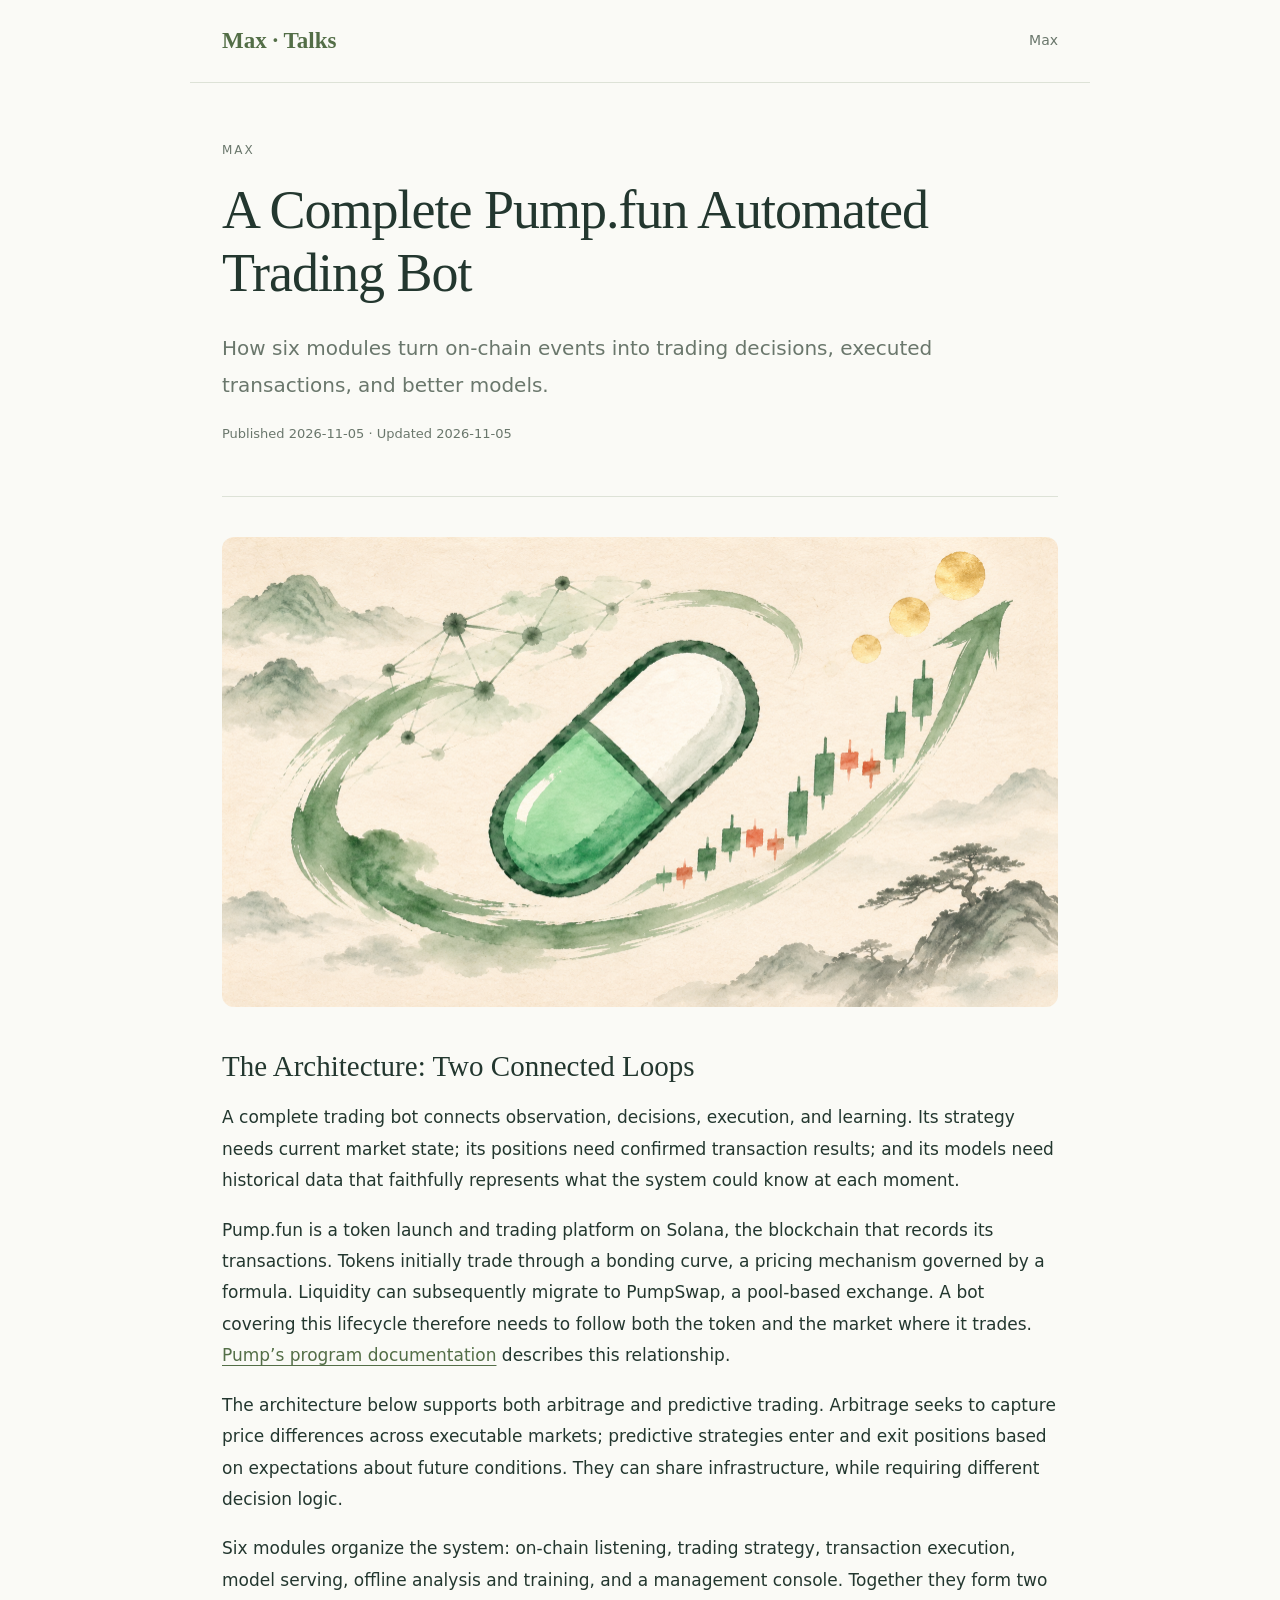
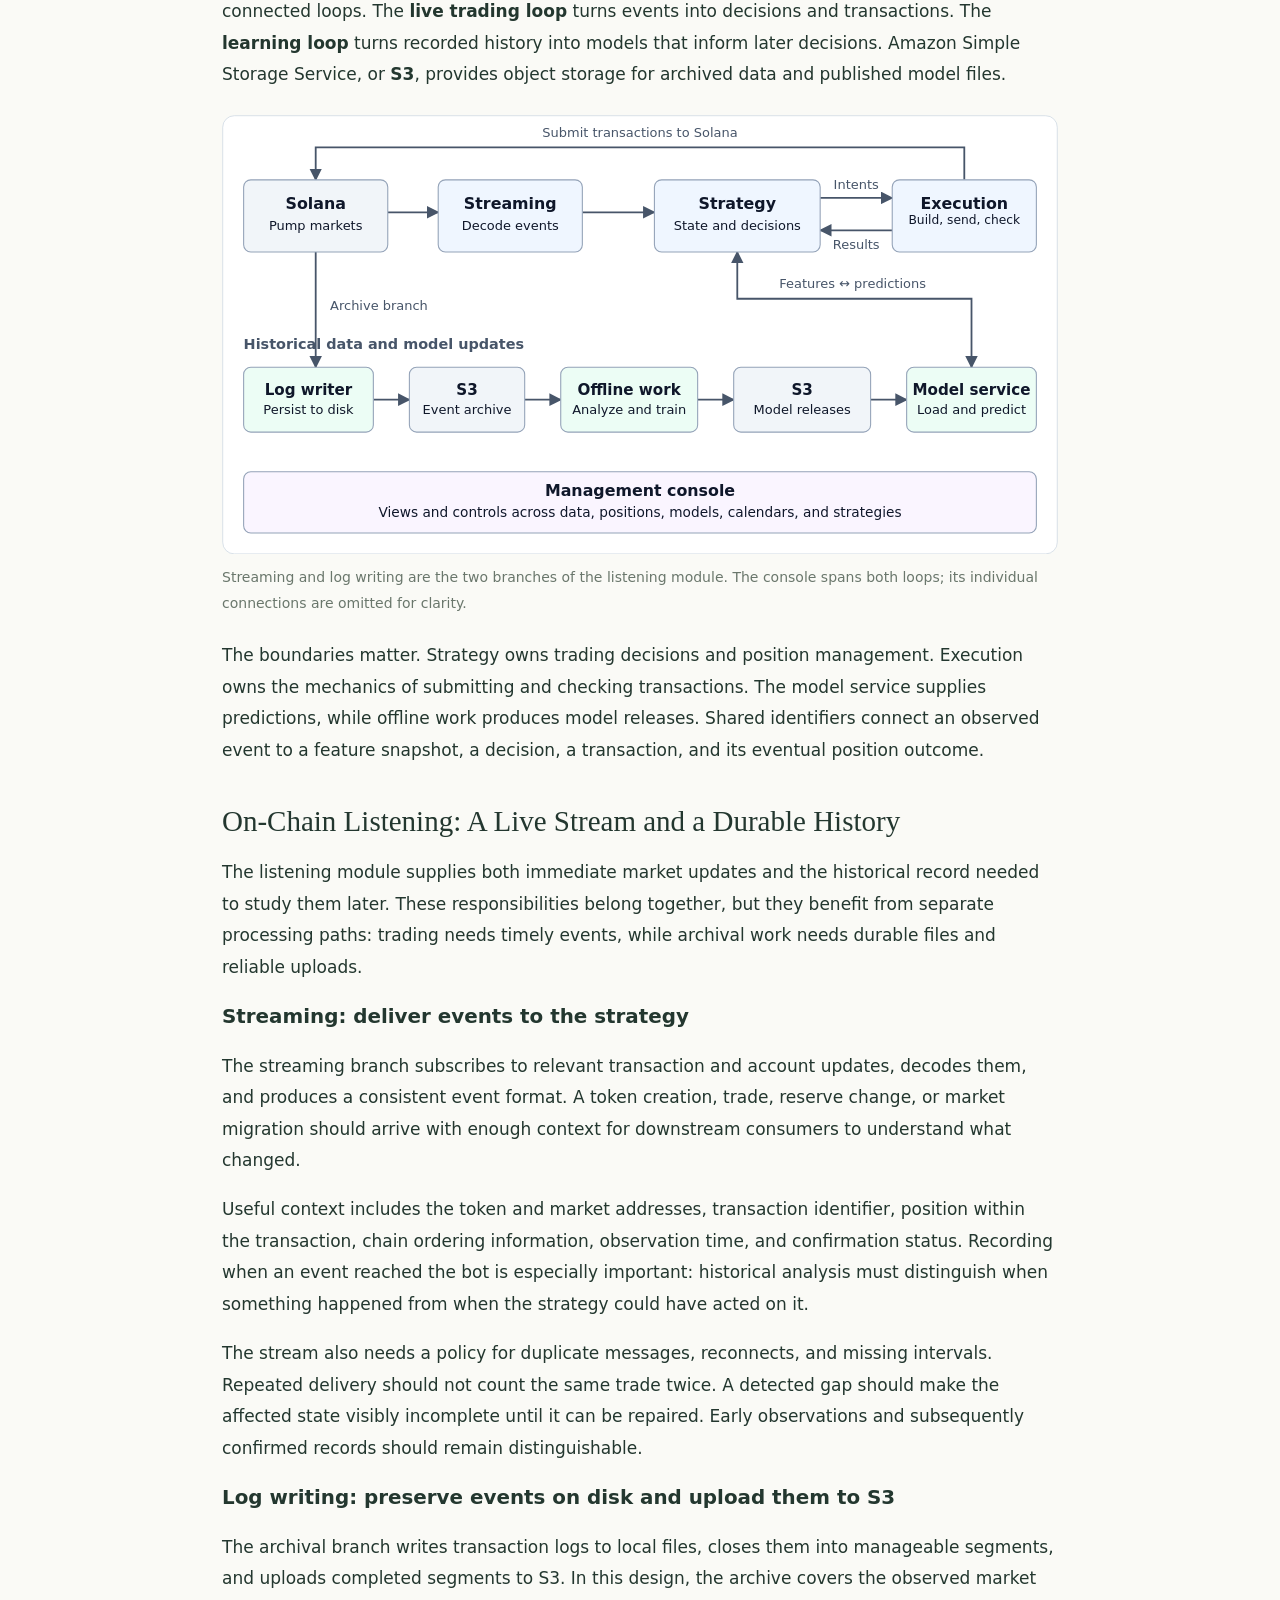
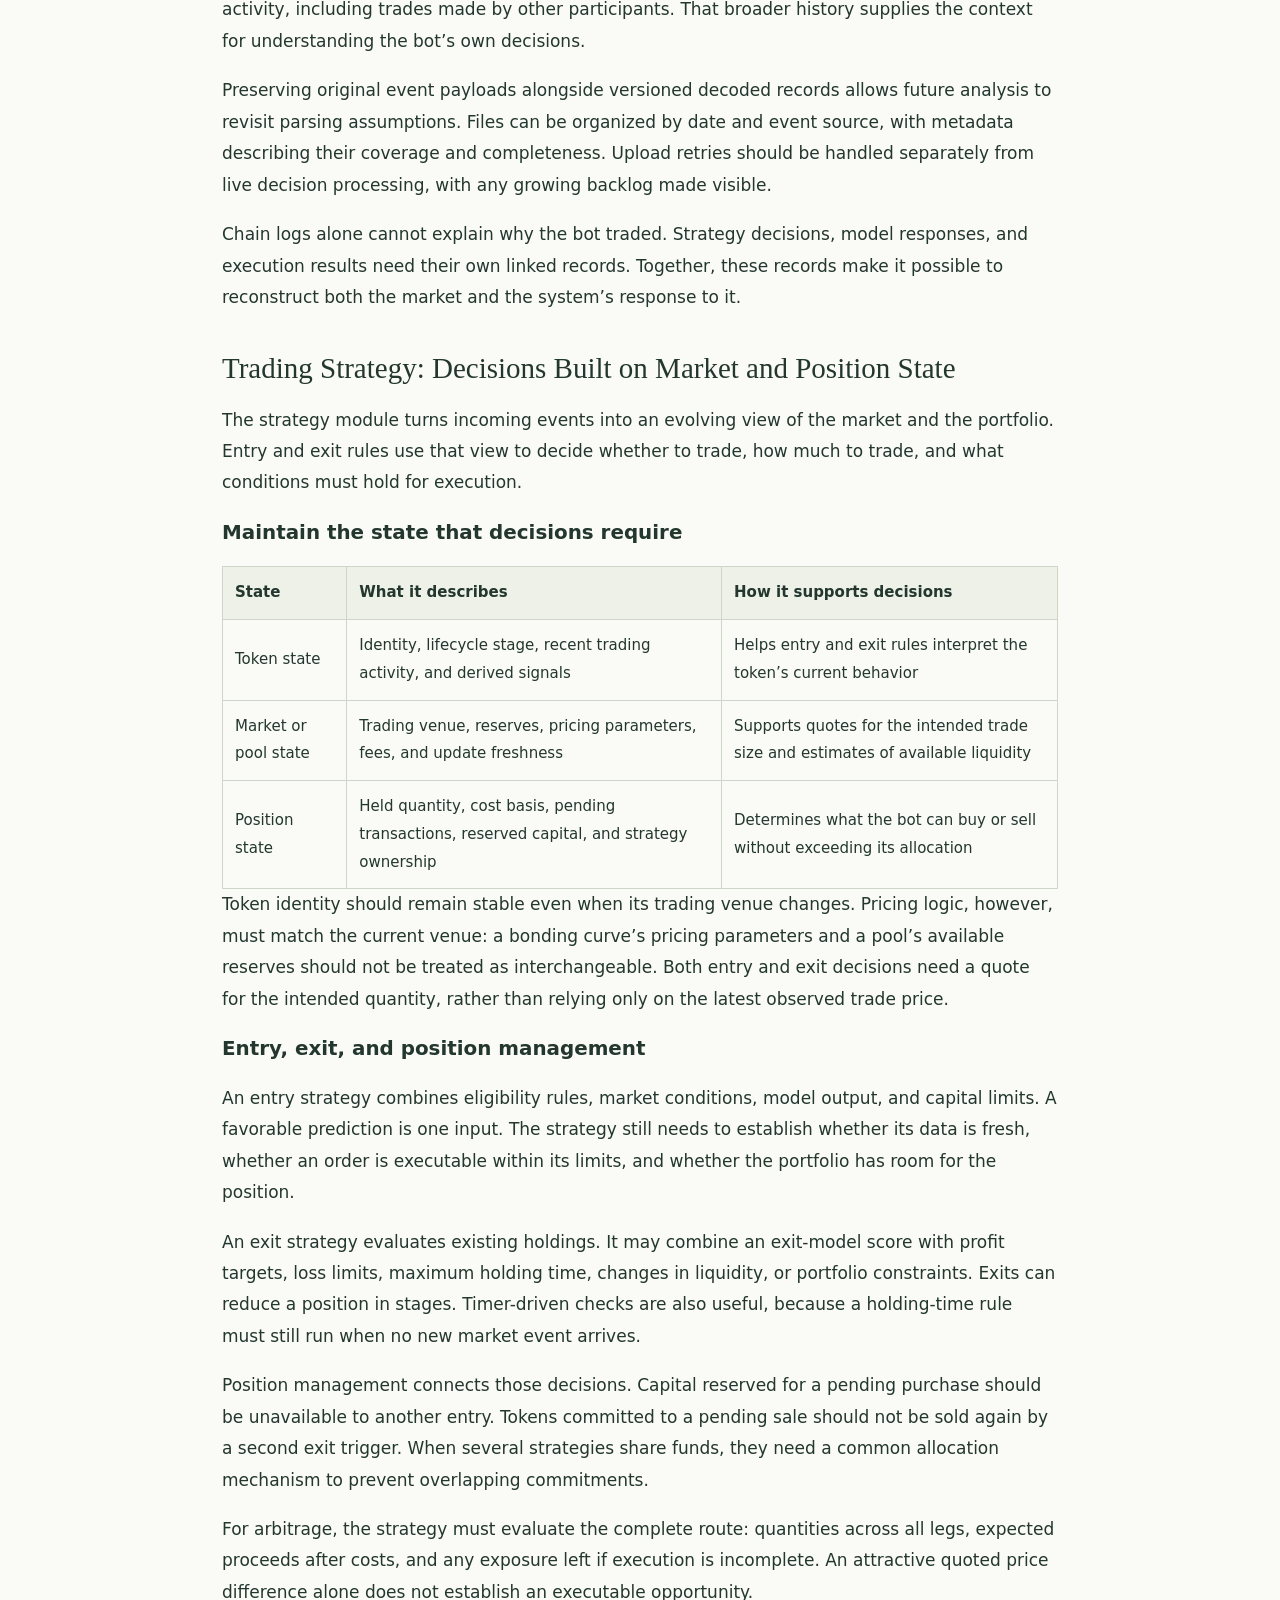
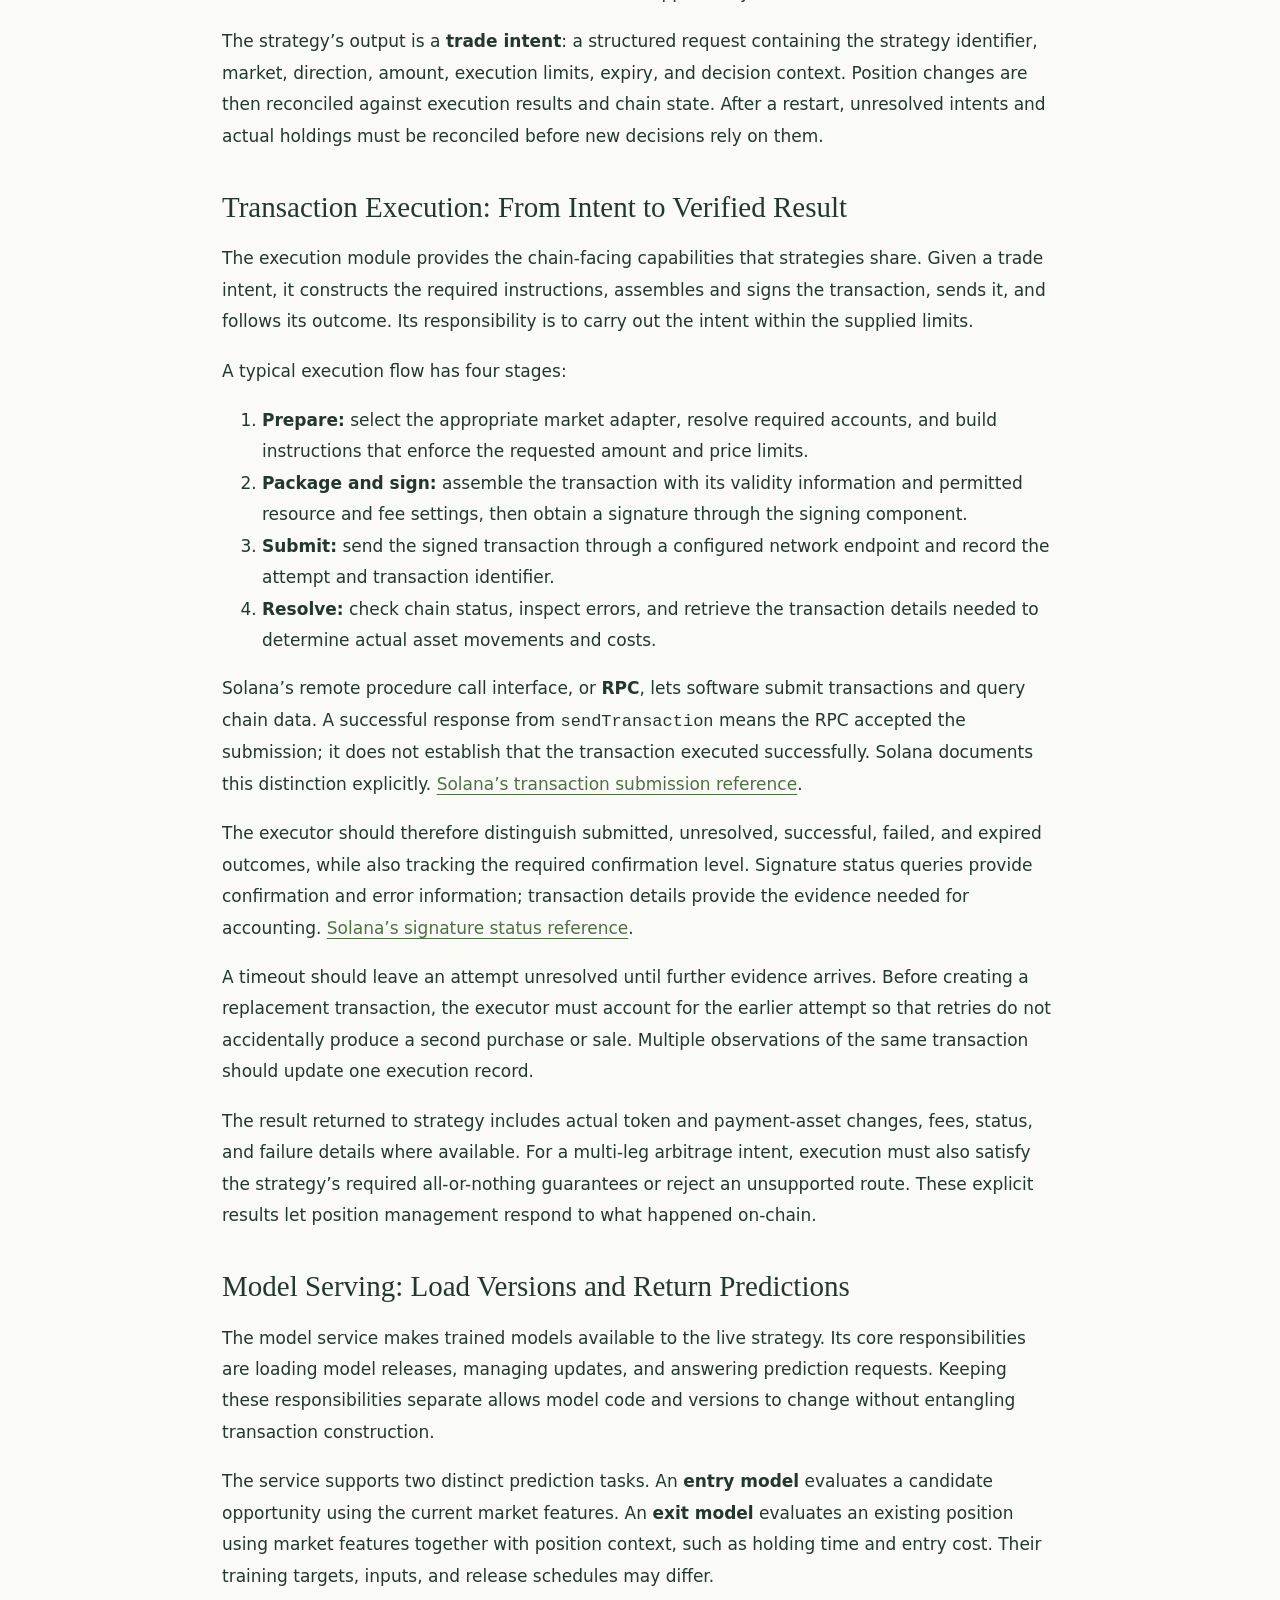
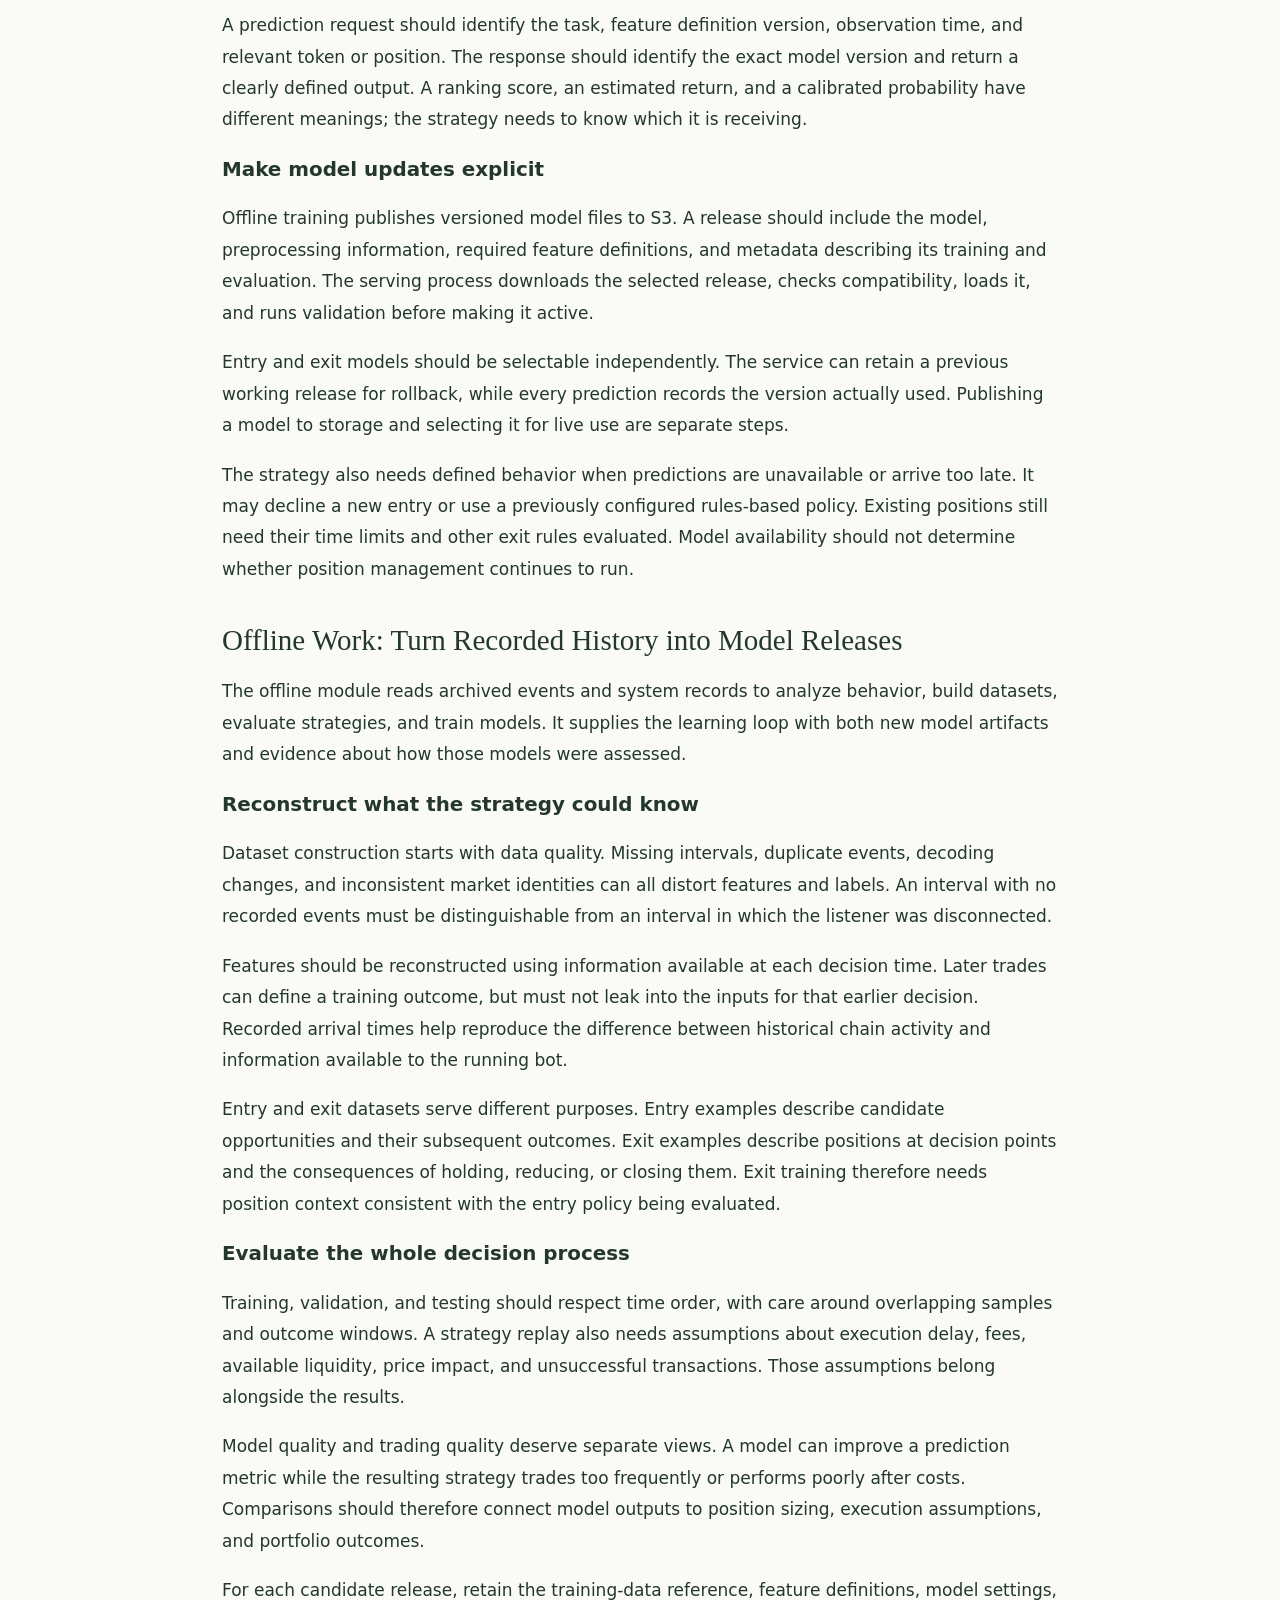
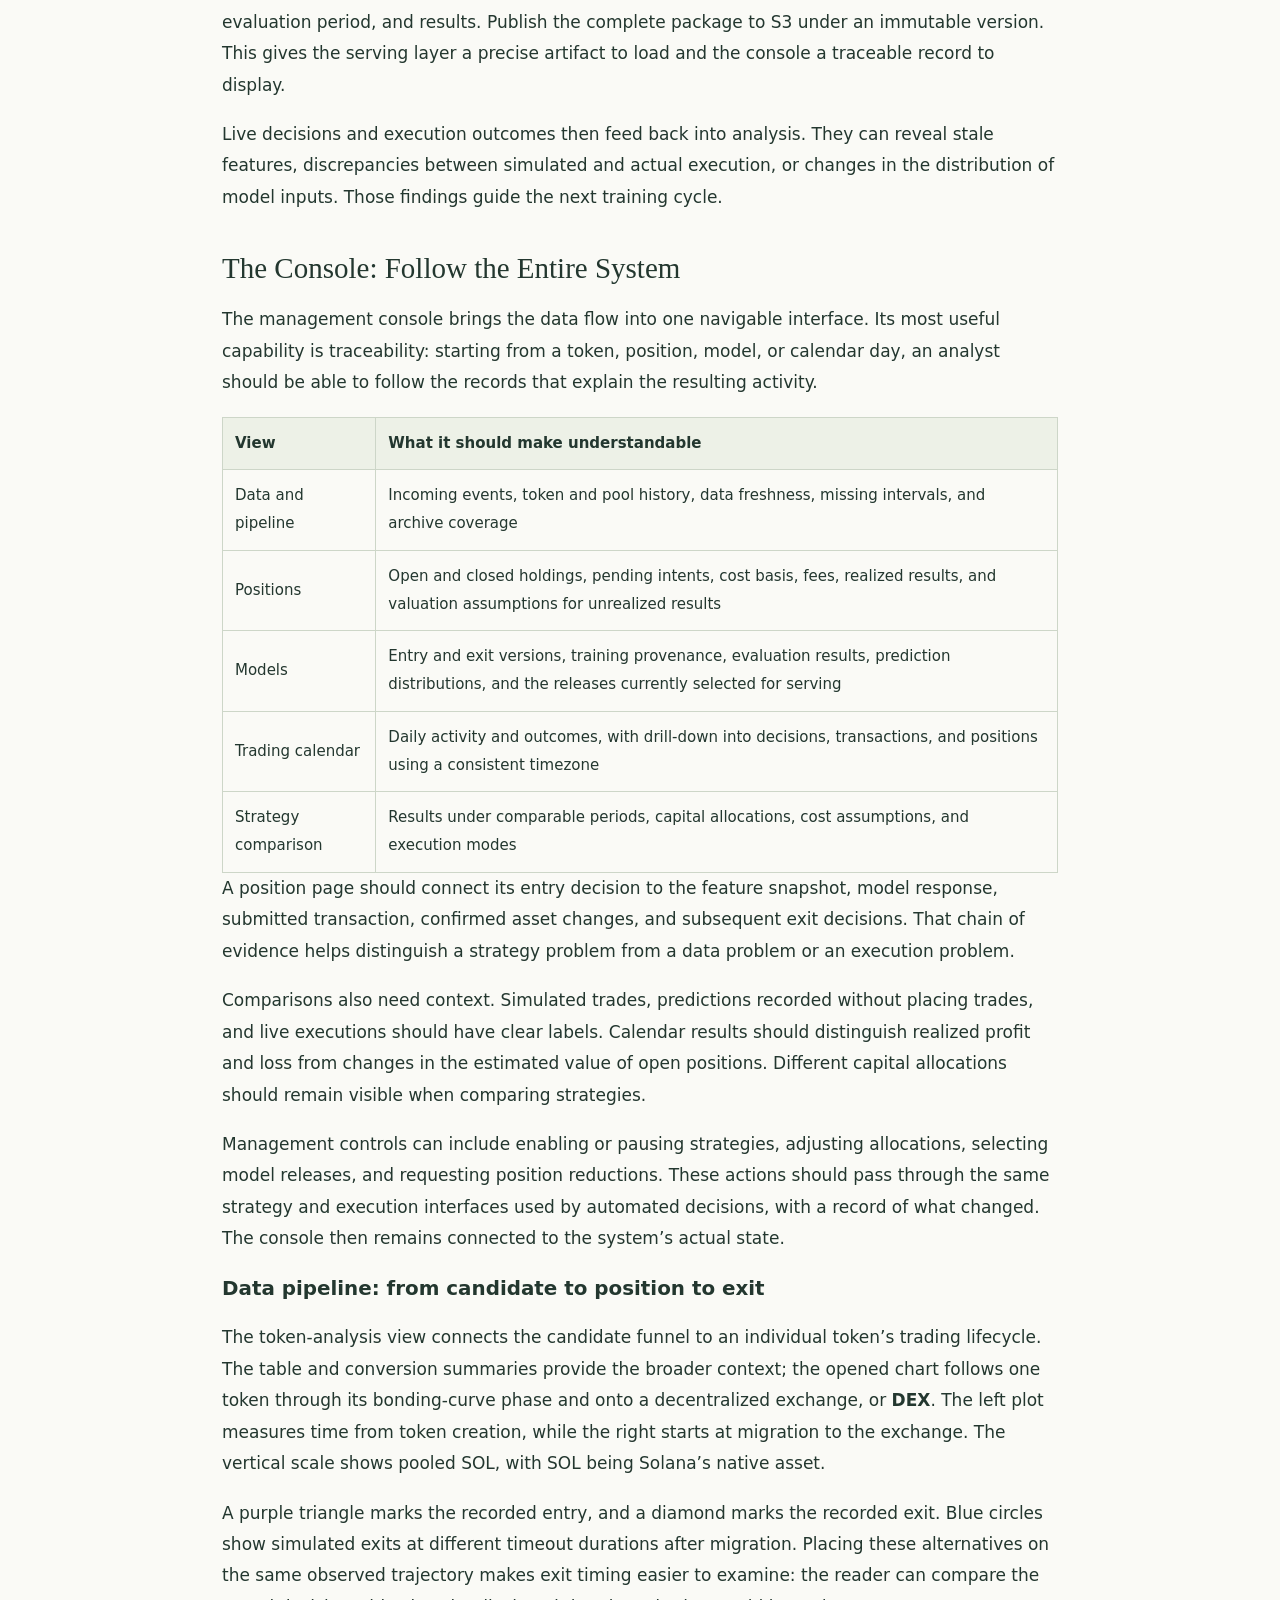
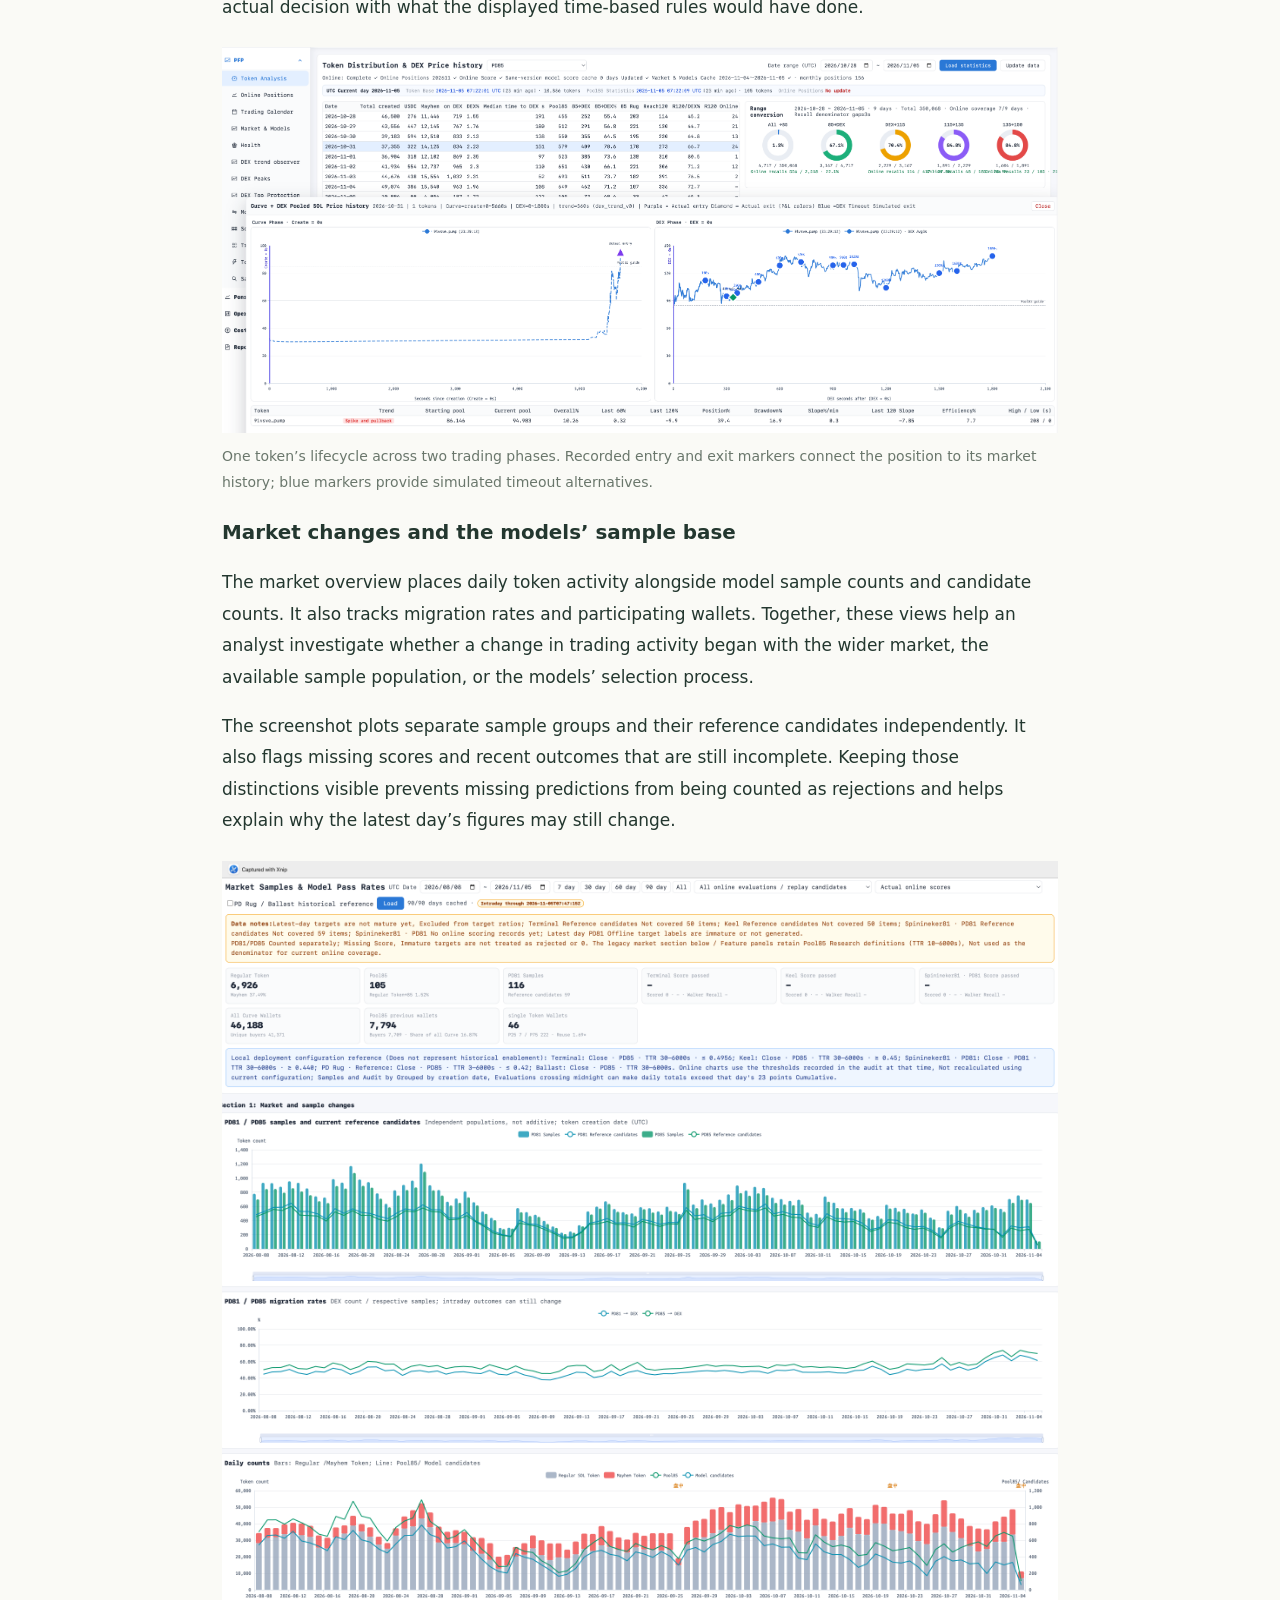
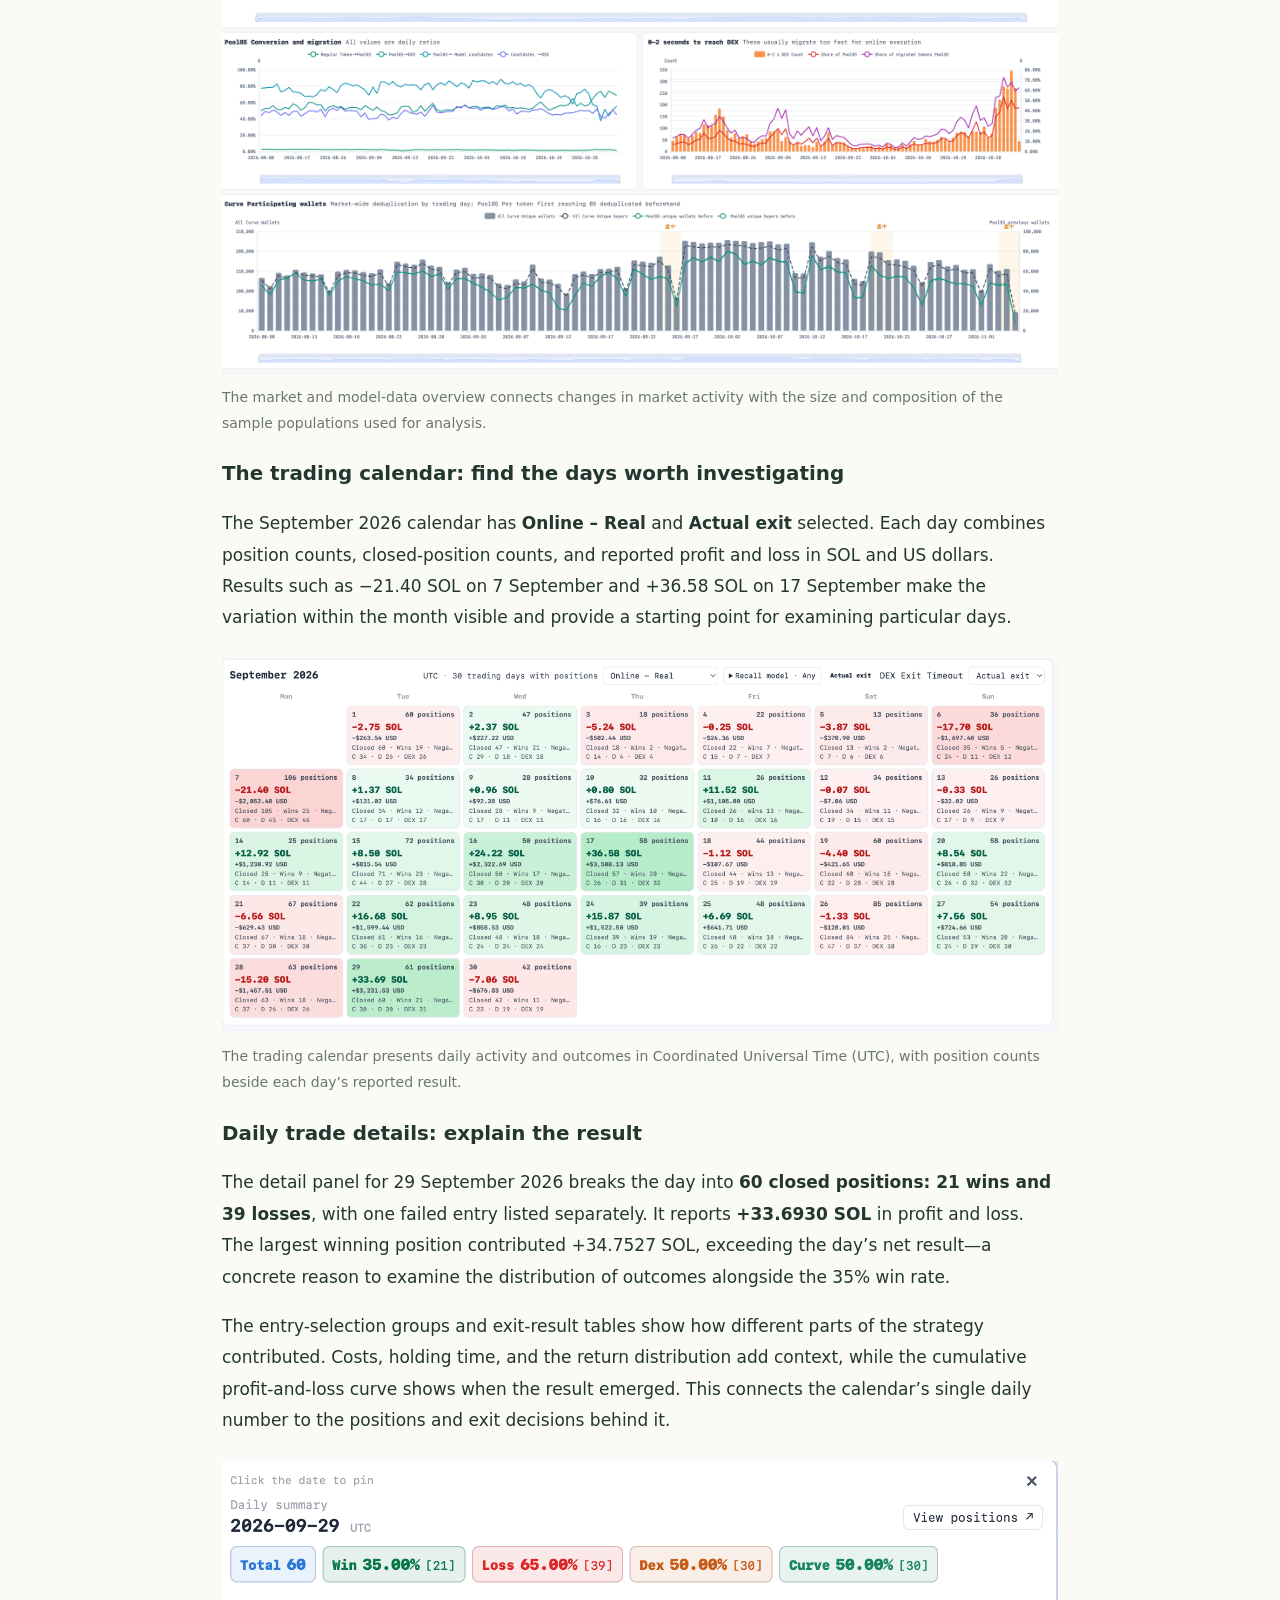
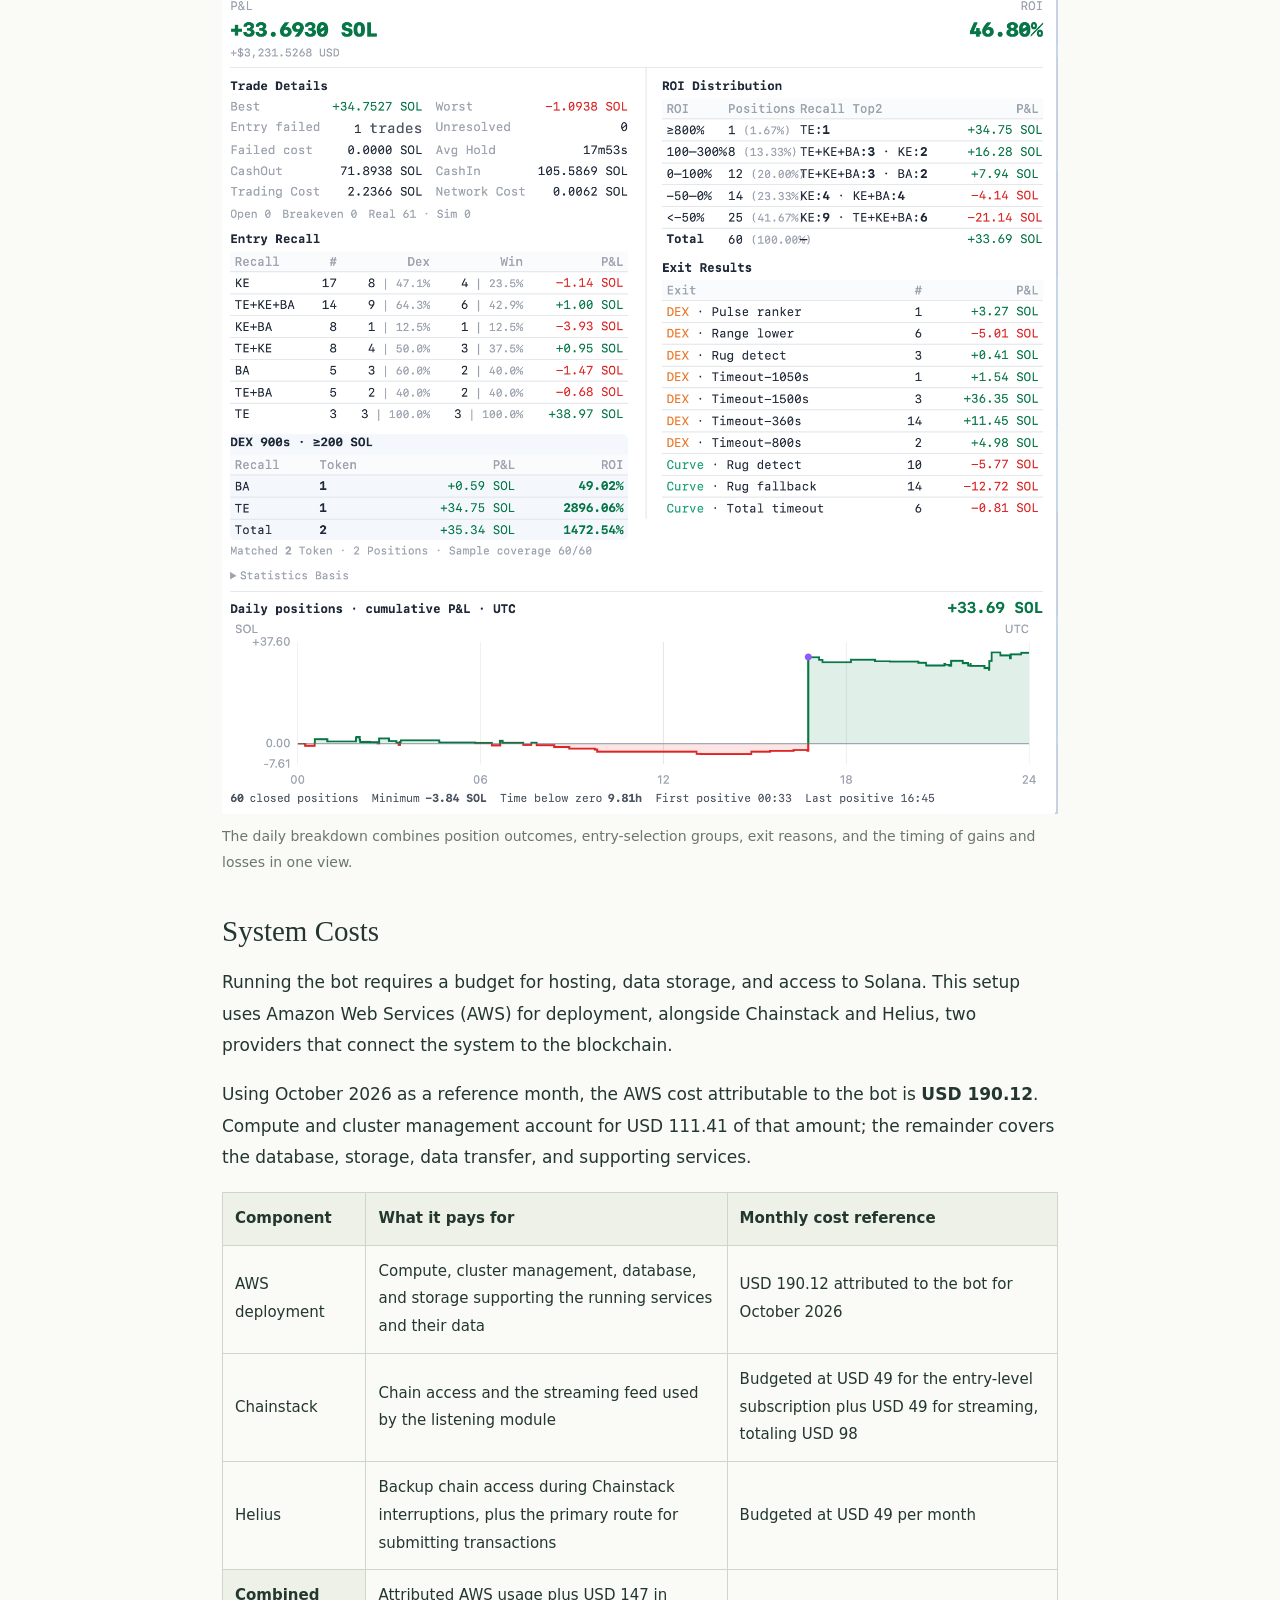
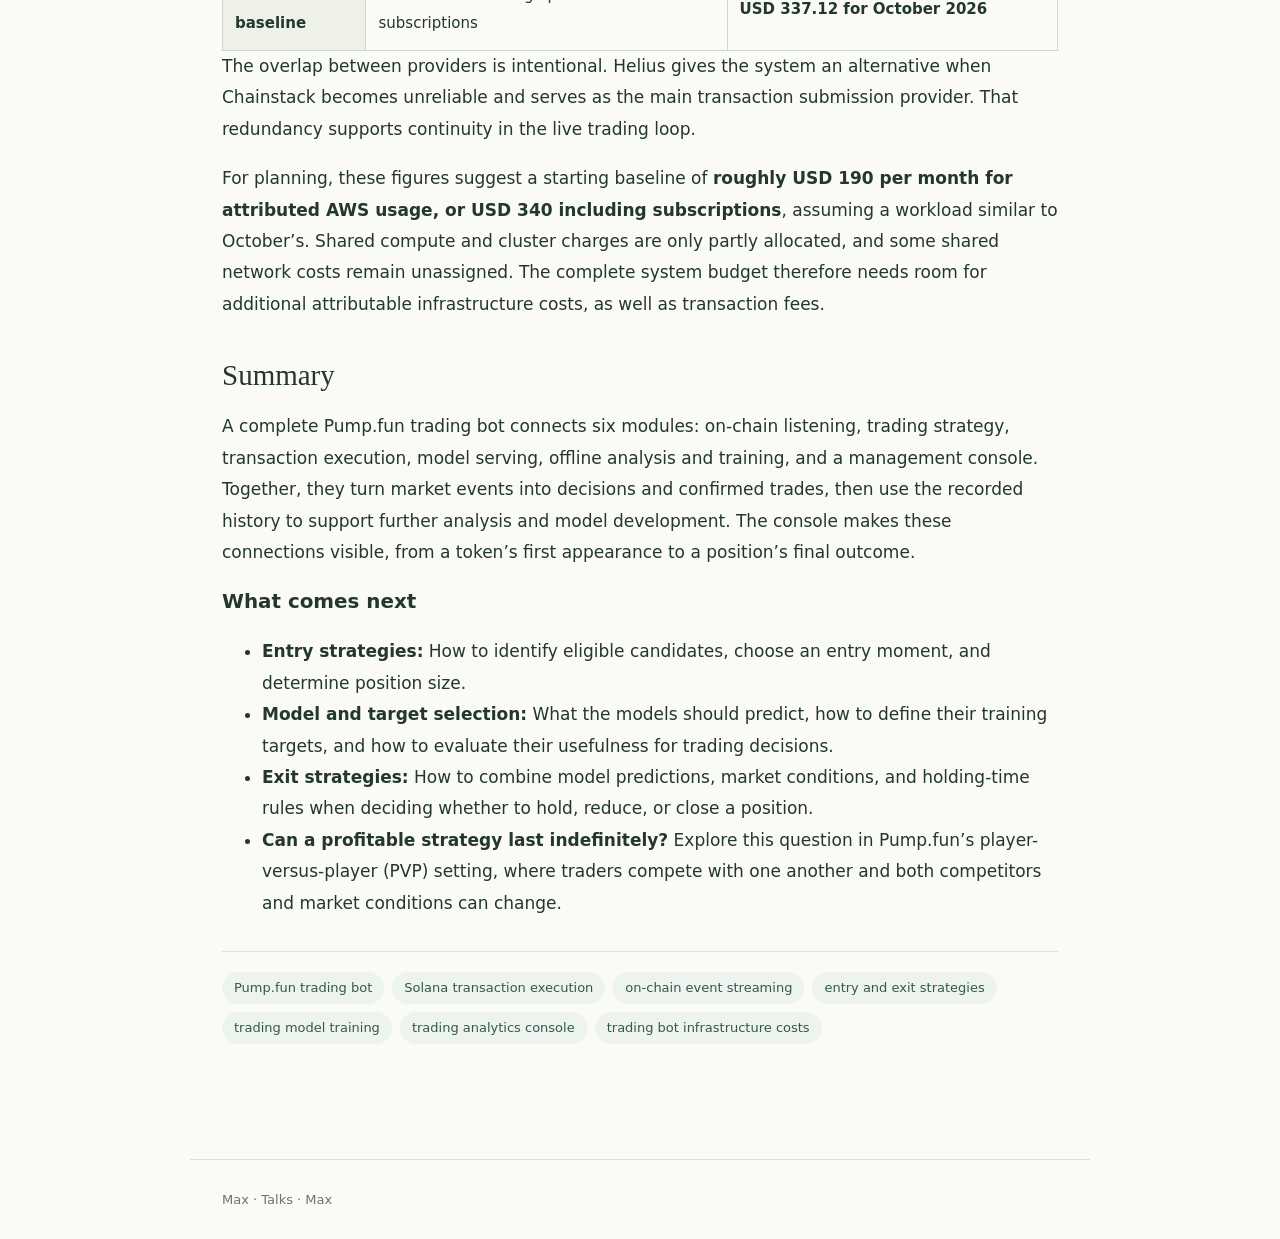
==== commit 63a36b0b: "release: A Complete Pump.fun Automated Trading Bot Writing-Release: 287f8ad4de024dc597160072f805a4b7" ====
--- a/site/posts/pumpfun-trading-bot-architecture/index.html
+++ b/site/posts/pumpfun-trading-bot-architecture/index.html
@@ -7,6 +7,6 @@
 <meta property="og:title" content="Pump.fun Trading Bot: Architecture, Modules and Costs"><meta property="og:description" content="Explore the six modules of a Pump.fun trading bot on Solana, including on-chain data, strategies, execution, model serving and training, console analytics, and deployment cost estimates.">
 <meta property="og:url" content="https://maxtalks.cc/posts/pumpfun-trading-bot-architecture/"><meta property="og:site_name" content="Max · Talks">
 <meta name="twitter:title" content="Pump.fun Trading Bot: Architecture, Modules and Costs"><meta name="twitter:description" content="Explore the six modules of a Pump.fun trading bot on Solana, including on-chain data, strategies, execution, model serving and training, console analytics, and deployment cost estimates.">
-<meta property="og:type" content="article"><meta property="article:published_time" content="2026-11-05T10:41:28.522724+00:00"><meta property="article:modified_time" content="2026-11-05T10:41:28.522724+00:00"><meta property="article:tag" content="Pump.fun trading bot"><meta property="article:tag" content="Solana transaction execution"><meta property="article:tag" content="on-chain event streaming"><meta property="article:tag" content="entry and exit strategies"><meta property="article:tag" content="trading model training"><meta property="article:tag" content="trading analytics console"><meta property="article:tag" content="trading bot infrastructure costs"><meta property="og:image" content="https://maxtalks.cc/posts/pumpfun-trading-bot-architecture/images/cabc1575fde080a4654ec2bf7997689c98b26c99ee91979415d57a470f1027db.png"><meta name="twitter:card" content="summary_large_image"><meta name="twitter:image" content="https://maxtalks.cc/posts/pumpfun-trading-bot-architecture/images/cabc1575fde080a4654ec2bf7997689c98b26c99ee91979415d57a470f1027db.png"><script type="application/ld+json">{"@context": "https://schema.org", "@type": "BlogPosting", "headline": "Pump.fun Trading Bot: Architecture, Modules and Costs", "description": "Explore the six modules of a Pump.fun trading bot on Solana, including on-chain data, strategies, execution, model serving and training, console analytics, and deployment cost estimates.", "url": "https://maxtalks.cc/posts/pumpfun-trading-bot-architecture/", "mainEntityOfPage": {"@type": "WebPage", "@id": "https://maxtalks.cc/posts/pumpfun-trading-bot-architecture/"}, "inLanguage": "en", "datePublished": "2026-11-05T10:41:28.522724+00:00", "dateModified": "2026-11-05T10:41:28.522724+00:00", "author": {"@type": "Person", "name": "Max"}, "keywords": ["Pump.fun trading bot", "Solana transaction execution", "on-chain event streaming", "entry and exit strategies", "trading model training", "trading analytics console", "trading bot infrastructure costs"], "image": ["https://maxtalks.cc/posts/pumpfun-trading-bot-architecture/images/cabc1575fde080a4654ec2bf7997689c98b26c99ee91979415d57a470f1027db.png", "https://maxtalks.cc/posts/pumpfun-trading-bot-architecture/images/65f145c22f0585874e45c595e0cea4ecda65017ef8e4a415b10f41f9c2ba78f9.png", "https://maxtalks.cc/posts/pumpfun-trading-bot-architecture/images/23b529ad18512feed00f608a72bf3b717ccf4496c2ae6d5837712b4f6cc356ea.png", "https://maxtalks.cc/posts/pumpfun-trading-bot-architecture/images/7ce87d587f897d36dad6c2bc43a0798c393576f4b846a98d374a4e45cab2a629.png"]}</script><link rel="stylesheet" href="../../assets/site.css"></head>
+<meta property="og:type" content="article"><meta property="article:published_time" content="2026-11-05T10:41:28.522724+00:00"><meta property="article:modified_time" content="2026-11-05T11:53:08.188076+00:00"><meta property="article:tag" content="Pump.fun trading bot"><meta property="article:tag" content="Solana transaction execution"><meta property="article:tag" content="on-chain event streaming"><meta property="article:tag" content="entry and exit strategies"><meta property="article:tag" content="trading model training"><meta property="article:tag" content="trading analytics console"><meta property="article:tag" content="trading bot infrastructure costs"><meta property="og:image" content="https://maxtalks.cc/posts/pumpfun-trading-bot-architecture/images/c69019bfd1ebf084ef88937f5e310c7b764c13658e89518fe4d7f7d7e059e145.png"><meta name="twitter:card" content="summary_large_image"><meta name="twitter:image" content="https://maxtalks.cc/posts/pumpfun-trading-bot-architecture/images/c69019bfd1ebf084ef88937f5e310c7b764c13658e89518fe4d7f7d7e059e145.png"><meta property="og:image:alt" content="Chinese watercolor cover featuring the Pump.fun capsule, a flowing automation loop, an AI node network, and rising candlesticks amid misty mountains."><meta name="twitter:image:alt" content="Chinese watercolor cover featuring the Pump.fun capsule, a flowing automation loop, an AI node network, and rising candlesticks amid misty mountains."><script type="application/ld+json">{"@context": "https://schema.org", "@type": "BlogPosting", "headline": "Pump.fun Trading Bot: Architecture, Modules and Costs", "description": "Explore the six modules of a Pump.fun trading bot on Solana, including on-chain data, strategies, execution, model serving and training, console analytics, and deployment cost estimates.", "url": "https://maxtalks.cc/posts/pumpfun-trading-bot-architecture/", "mainEntityOfPage": {"@type": "WebPage", "@id": "https://maxtalks.cc/posts/pumpfun-trading-bot-architecture/"}, "inLanguage": "en", "datePublished": "2026-11-05T10:41:28.522724+00:00", "dateModified": "2026-11-05T11:53:08.188076+00:00", "author": {"@type": "Person", "name": "Max"}, "keywords": ["Pump.fun trading bot", "Solana transaction execution", "on-chain event streaming", "entry and exit strategies", "trading model training", "trading analytics console", "trading bot infrastructure costs"], "image": ["https://maxtalks.cc/posts/pumpfun-trading-bot-architecture/images/c69019bfd1ebf084ef88937f5e310c7b764c13658e89518fe4d7f7d7e059e145.png", "https://maxtalks.cc/posts/pumpfun-trading-bot-architecture/images/cabc1575fde080a4654ec2bf7997689c98b26c99ee91979415d57a470f1027db.png", "https://maxtalks.cc/posts/pumpfun-trading-bot-architecture/images/65f145c22f0585874e45c595e0cea4ecda65017ef8e4a415b10f41f9c2ba78f9.png", "https://maxtalks.cc/posts/pumpfun-trading-bot-architecture/images/23b529ad18512feed00f608a72bf3b717ccf4496c2ae6d5837712b4f6cc356ea.png", "https://maxtalks.cc/posts/pumpfun-trading-bot-architecture/images/7ce87d587f897d36dad6c2bc43a0798c393576f4b846a98d374a4e45cab2a629.png"]}</script><link rel="stylesheet" href="../../assets/site.css"></head>
 <body><header class="site-header"><a href="../../">Max · Talks</a><span>Max</span></header>
-<main><article><header class="article-header"><p class="eyebrow">Max</p><h1>A Complete Pump.fun Automated Trading Bot</h1><p class="subtitle">How six modules turn on-chain events into trading decisions, executed transactions, and better models.</p><p class="dates">Published <time datetime="2026-11-05T10:41:28.522724+00:00">2026-11-05</time> · Updated <time datetime="2026-11-05T10:41:28.522724+00:00">2026-11-05</time></p></header><section id="architecture-and-data-flow"><h2>The Architecture: Two Connected Loops</h2><p>A complete trading bot connects observation, decisions, execution, and learning. Its strategy needs current market state; its positions need confirmed transaction results; and its models need historical data that faithfully represents what the system could know at each moment.</p><p>Pump.fun is a token launch and trading platform on Solana, the blockchain that records its transactions. Tokens initially trade through a bonding curve, a pricing mechanism governed by a formula. Liquidity can subsequently migrate to PumpSwap, a pool-based exchange. A bot covering this lifecycle therefore needs to follow both the token and the market where it trades. <a href="https://github.com/pump-fun/pump-public-docs/blob/main/docs/PUMP_PROGRAM_README.md" target="_blank" rel="noopener noreferrer">Pump’s program documentation</a> describes this relationship.</p><p>The architecture below supports both arbitrage and predictive trading. Arbitrage seeks to capture price differences across executable markets; predictive strategies enter and exit positions based on expectations about future conditions. They can share infrastructure, while requiring different decision logic.</p><p>Six modules organize the system: on-chain listening, trading strategy, transaction execution, model serving, offline analysis and training, and a management console. Together they form two connected loops. The <strong>live trading loop</strong> turns events into decisions and transactions. The <strong>learning loop</strong> turns recorded history into models that inform later decisions. Amazon Simple Storage Service, or <strong>S3</strong>, provides object storage for archived data and published model files.</p><figure><svg xmlns="http://www.w3.org/2000/svg" viewBox="0 0 1160 610" width="100%" role="img"><title id="bot-flow-title">Trading and learning data flows</title><desc id="bot-flow-desc">Solana events feed streaming and log writing. Streaming feeds strategy, which exchanges intents and results with execution. Execution submits transactions to Solana. Log files pass through S3 to offline analysis and training, then model files pass through S3 to the model service. Strategy exchanges features and predictions with the model service. The console provides views across both loops.</desc><defs><marker id="bot-flow-arrow" viewBox="0 0 10 10" refX="9" refY="5" markerWidth="7" markerHeight="7" orient="auto-start-reverse"><path d="M 0 0 L 10 5 L 0 10 Z" fill="#475569"></path></marker></defs><rect x="1" y="1" width="1158" height="608" rx="16" fill="#ffffff" stroke="#cbd5e1"></rect><g fill="none" stroke="#475569" stroke-width="2.5"><path d="M 1030 90 V 45 H 130 V 90" marker-end="url(#bot-flow-arrow)"></path><path d="M 230 135 H 300" marker-end="url(#bot-flow-arrow)"></path><path d="M 500 135 H 600" marker-end="url(#bot-flow-arrow)"></path><path d="M 830 115 H 930" marker-end="url(#bot-flow-arrow)"></path><path d="M 930 160 H 830" marker-end="url(#bot-flow-arrow)"></path><path d="M 130 190 V 350" marker-end="url(#bot-flow-arrow)"></path><path d="M 210 395 H 260" marker-end="url(#bot-flow-arrow)"></path><path d="M 420 395 H 470" marker-end="url(#bot-flow-arrow)"></path><path d="M 660 395 H 710" marker-end="url(#bot-flow-arrow)"></path><path d="M 900 395 H 950" marker-end="url(#bot-flow-arrow)"></path><path d="M 715 190 V 255 H 1040 V 350" marker-start="url(#bot-flow-arrow)" marker-end="url(#bot-flow-arrow)"></path></g><g font-size="18" fill="#475569"><text x="580" y="30" text-anchor="middle">Submit transactions to Solana</text><text x="880" y="102" text-anchor="middle">Intents</text><text x="880" y="186" text-anchor="middle">Results</text><text x="150" y="270">Archive branch</text><text x="875" y="240" text-anchor="middle">Features ↔ predictions</text><text x="30" y="325" font-size="20" font-weight="700">Historical data and model updates</text></g><g stroke="#94a3b8" stroke-width="1.5"><rect x="30" y="90" width="200" height="100" rx="10" fill="#f1f5f9"></rect><rect x="300" y="90" width="200" height="100" rx="10" fill="#eff6ff"></rect><rect x="600" y="90" width="230" height="100" rx="10" fill="#eff6ff"></rect><rect x="930" y="90" width="200" height="100" rx="10" fill="#eff6ff"></rect><rect x="30" y="350" width="180" height="90" rx="10" fill="#ecfdf5"></rect><rect x="260" y="350" width="160" height="90" rx="10" fill="#f1f5f9"></rect><rect x="470" y="350" width="190" height="90" rx="10" fill="#ecfdf5"></rect><rect x="710" y="350" width="190" height="90" rx="10" fill="#f1f5f9"></rect><rect x="950" y="350" width="180" height="90" rx="10" fill="#ecfdf5"></rect><rect x="30" y="495" width="1100" height="85" rx="10" fill="#faf5ff"></rect></g><g text-anchor="middle" fill="#0f172a"><text x="130" y="131" font-size="22" font-weight="700">Solana</text><text x="130" y="160" font-size="18">Pump markets</text><text x="400" y="131" font-size="22" font-weight="700">Streaming</text><text x="400" y="160" font-size="18">Decode events</text><text x="715" y="131" font-size="22" font-weight="700">Strategy</text><text x="715" y="160" font-size="18">State and decisions</text><text x="1030" y="131" font-size="22" font-weight="700">Execution</text><text x="1030" y="151" font-size="17">Build, send, check</text><text x="120" y="388" font-size="21" font-weight="700">Log writer</text><text x="120" y="415" font-size="18">Persist to disk</text><text x="340" y="388" font-size="21" font-weight="700">S3</text><text x="340" y="415" font-size="18">Event archive</text><text x="565" y="388" font-size="21" font-weight="700">Offline work</text><text x="565" y="415" font-size="18">Analyze and train</text><text x="805" y="388" font-size="21" font-weight="700">S3</text><text x="805" y="415" font-size="18">Model releases</text><text x="1040" y="388" font-size="21" font-weight="700">Model service</text><text x="1040" y="415" font-size="18">Load and predict</text><text x="580" y="528" font-size="22" font-weight="700">Management console</text><text x="580" y="558" font-size="19">Views and controls across data, positions, models, calendars, and strategies</text></g></svg><figcaption>Streaming and log writing are the two branches of the listening module. The console spans both loops; its individual connections are omitted for clarity.</figcaption></figure><p>The boundaries matter. Strategy owns trading decisions and position management. Execution owns the mechanics of submitting and checking transactions. The model service supplies predictions, while offline work produces model releases. Shared identifiers connect an observed event to a feature snapshot, a decision, a transaction, and its eventual position outcome.</p></section><section id="onchain-listening"><h2>On-Chain Listening: A Live Stream and a Durable History</h2><p>The listening module supplies both immediate market updates and the historical record needed to study them later. These responsibilities belong together, but they benefit from separate processing paths: trading needs timely events, while archival work needs durable files and reliable uploads.</p><h3>Streaming: deliver events to the strategy</h3><p>The streaming branch subscribes to relevant transaction and account updates, decodes them, and produces a consistent event format. A token creation, trade, reserve change, or market migration should arrive with enough context for downstream consumers to understand what changed.</p><p>Useful context includes the token and market addresses, transaction identifier, position within the transaction, chain ordering information, observation time, and confirmation status. Recording when an event reached the bot is especially important: historical analysis must distinguish when something happened from when the strategy could have acted on it.</p><p>The stream also needs a policy for duplicate messages, reconnects, and missing intervals. Repeated delivery should not count the same trade twice. A detected gap should make the affected state visibly incomplete until it can be repaired. Early observations and subsequently confirmed records should remain distinguishable.</p><h3>Log writing: preserve events on disk and upload them to S3</h3><p>The archival branch writes transaction logs to local files, closes them into manageable segments, and uploads completed segments to S3. In this design, the archive covers the observed market activity, including trades made by other participants. That broader history supplies the context for understanding the bot’s own decisions.</p><p>Preserving original event payloads alongside versioned decoded records allows future analysis to revisit parsing assumptions. Files can be organized by date and event source, with metadata describing their coverage and completeness. Upload retries should be handled separately from live decision processing, with any growing backlog made visible.</p><p>Chain logs alone cannot explain why the bot traded. Strategy decisions, model responses, and execution results need their own linked records. Together, these records make it possible to reconstruct both the market and the system’s response to it.</p></section><section id="strategy-and-state"><h2>Trading Strategy: Decisions Built on Market and Position State</h2><p>The strategy module turns incoming events into an evolving view of the market and the portfolio. Entry and exit rules use that view to decide whether to trade, how much to trade, and what conditions must hold for execution.</p><h3>Maintain the state that decisions require</h3><table><thead><tr><th scope="col">State</th><th scope="col">What it describes</th><th scope="col">How it supports decisions</th></tr></thead><tbody><tr><td>Token state</td><td>Identity, lifecycle stage, recent trading activity, and derived signals</td><td>Helps entry and exit rules interpret the token’s current behavior</td></tr><tr><td>Market or pool state</td><td>Trading venue, reserves, pricing parameters, fees, and update freshness</td><td>Supports quotes for the intended trade size and estimates of available liquidity</td></tr><tr><td>Position state</td><td>Held quantity, cost basis, pending transactions, reserved capital, and strategy ownership</td><td>Determines what the bot can buy or sell without exceeding its allocation</td></tr></tbody></table><p>Token identity should remain stable even when its trading venue changes. Pricing logic, however, must match the current venue: a bonding curve’s pricing parameters and a pool’s available reserves should not be treated as interchangeable. Both entry and exit decisions need a quote for the intended quantity, rather than relying only on the latest observed trade price.</p><h3>Entry, exit, and position management</h3><p>An entry strategy combines eligibility rules, market conditions, model output, and capital limits. A favorable prediction is one input. The strategy still needs to establish whether its data is fresh, whether an order is executable within its limits, and whether the portfolio has room for the position.</p><p>An exit strategy evaluates existing holdings. It may combine an exit-model score with profit targets, loss limits, maximum holding time, changes in liquidity, or portfolio constraints. Exits can reduce a position in stages. Timer-driven checks are also useful, because a holding-time rule must still run when no new market event arrives.</p><p>Position management connects those decisions. Capital reserved for a pending purchase should be unavailable to another entry. Tokens committed to a pending sale should not be sold again by a second exit trigger. When several strategies share funds, they need a common allocation mechanism to prevent overlapping commitments.</p><p>For arbitrage, the strategy must evaluate the complete route: quantities across all legs, expected proceeds after costs, and any exposure left if execution is incomplete. An attractive quoted price difference alone does not establish an executable opportunity.</p><p>The strategy’s output is a <strong>trade intent</strong>: a structured request containing the strategy identifier, market, direction, amount, execution limits, expiry, and decision context. Position changes are then reconciled against execution results and chain state. After a restart, unresolved intents and actual holdings must be reconciled before new decisions rely on them.</p></section><section id="transaction-execution"><h2>Transaction Execution: From Intent to Verified Result</h2><p>The execution module provides the chain-facing capabilities that strategies share. Given a trade intent, it constructs the required instructions, assembles and signs the transaction, sends it, and follows its outcome. Its responsibility is to carry out the intent within the supplied limits.</p><p>A typical execution flow has four stages:</p><ol><li><strong>Prepare:</strong> select the appropriate market adapter, resolve required accounts, and build instructions that enforce the requested amount and price limits.</li><li><strong>Package and sign:</strong> assemble the transaction with its validity information and permitted resource and fee settings, then obtain a signature through the signing component.</li><li><strong>Submit:</strong> send the signed transaction through a configured network endpoint and record the attempt and transaction identifier.</li><li><strong>Resolve:</strong> check chain status, inspect errors, and retrieve the transaction details needed to determine actual asset movements and costs.</li></ol><p>Solana’s remote procedure call interface, or <strong>RPC</strong>, lets software submit transactions and query chain data. A successful response from <code>sendTransaction</code> means the RPC accepted the submission; it does not establish that the transaction executed successfully. Solana documents this distinction explicitly. <a href="https://solana.com/docs/rpc/http/sendtransaction" target="_blank" rel="noopener noreferrer">Solana’s transaction submission reference</a>.</p><p>The executor should therefore distinguish submitted, unresolved, successful, failed, and expired outcomes, while also tracking the required confirmation level. Signature status queries provide confirmation and error information; transaction details provide the evidence needed for accounting. <a href="https://solana.com/docs/rpc/http/getsignaturestatuses" target="_blank" rel="noopener noreferrer">Solana’s signature status reference</a>.</p><p>A timeout should leave an attempt unresolved until further evidence arrives. Before creating a replacement transaction, the executor must account for the earlier attempt so that retries do not accidentally produce a second purchase or sale. Multiple observations of the same transaction should update one execution record.</p><p>The result returned to strategy includes actual token and payment-asset changes, fees, status, and failure details where available. For a multi-leg arbitrage intent, execution must also satisfy the strategy’s required all-or-nothing guarantees or reject an unsupported route. These explicit results let position management respond to what happened on-chain.</p></section><section id="model-service"><h2>Model Serving: Load Versions and Return Predictions</h2><p>The model service makes trained models available to the live strategy. Its core responsibilities are loading model releases, managing updates, and answering prediction requests. Keeping these responsibilities separate allows model code and versions to change without entangling transaction construction.</p><p>The service supports two distinct prediction tasks. An <strong>entry model</strong> evaluates a candidate opportunity using the current market features. An <strong>exit model</strong> evaluates an existing position using market features together with position context, such as holding time and entry cost. Their training targets, inputs, and release schedules may differ.</p><p>A prediction request should identify the task, feature definition version, observation time, and relevant token or position. The response should identify the exact model version and return a clearly defined output. A ranking score, an estimated return, and a calibrated probability have different meanings; the strategy needs to know which it is receiving.</p><h3>Make model updates explicit</h3><p>Offline training publishes versioned model files to S3. A release should include the model, preprocessing information, required feature definitions, and metadata describing its training and evaluation. The serving process downloads the selected release, checks compatibility, loads it, and runs validation before making it active.</p><p>Entry and exit models should be selectable independently. The service can retain a previous working release for rollback, while every prediction records the version actually used. Publishing a model to storage and selecting it for live use are separate steps.</p><p>The strategy also needs defined behavior when predictions are unavailable or arrive too late. It may decline a new entry or use a previously configured rules-based policy. Existing positions still need their time limits and other exit rules evaluated. Model availability should not determine whether position management continues to run.</p></section><section id="offline-analysis-and-training"><h2>Offline Work: Turn Recorded History into Model Releases</h2><p>The offline module reads archived events and system records to analyze behavior, build datasets, evaluate strategies, and train models. It supplies the learning loop with both new model artifacts and evidence about how those models were assessed.</p><h3>Reconstruct what the strategy could know</h3><p>Dataset construction starts with data quality. Missing intervals, duplicate events, decoding changes, and inconsistent market identities can all distort features and labels. An interval with no recorded events must be distinguishable from an interval in which the listener was disconnected.</p><p>Features should be reconstructed using information available at each decision time. Later trades can define a training outcome, but must not leak into the inputs for that earlier decision. Recorded arrival times help reproduce the difference between historical chain activity and information available to the running bot.</p><p>Entry and exit datasets serve different purposes. Entry examples describe candidate opportunities and their subsequent outcomes. Exit examples describe positions at decision points and the consequences of holding, reducing, or closing them. Exit training therefore needs position context consistent with the entry policy being evaluated.</p><h3>Evaluate the whole decision process</h3><p>Training, validation, and testing should respect time order, with care around overlapping samples and outcome windows. A strategy replay also needs assumptions about execution delay, fees, available liquidity, price impact, and unsuccessful transactions. Those assumptions belong alongside the results.</p><p>Model quality and trading quality deserve separate views. A model can improve a prediction metric while the resulting strategy trades too frequently or performs poorly after costs. Comparisons should therefore connect model outputs to position sizing, execution assumptions, and portfolio outcomes.</p><p>For each candidate release, retain the training-data reference, feature definitions, model settings, evaluation period, and results. Publish the complete package to S3 under an immutable version. This gives the serving layer a precise artifact to load and the console a traceable record to display.</p><p>Live decisions and execution outcomes then feed back into analysis. They can reveal stale features, discrepancies between simulated and actual execution, or changes in the distribution of model inputs. Those findings guide the next training cycle.</p></section><section id="management-console"><h2>The Console: Follow the Entire System</h2><p>The management console brings the data flow into one navigable interface. Its most useful capability is traceability: starting from a token, position, model, or calendar day, an analyst should be able to follow the records that explain the resulting activity.</p><table><thead><tr><th scope="col">View</th><th scope="col">What it should make understandable</th></tr></thead><tbody><tr><td>Data and pipeline</td><td>Incoming events, token and pool history, data freshness, missing intervals, and archive coverage</td></tr><tr><td>Positions</td><td>Open and closed holdings, pending intents, cost basis, fees, realized results, and valuation assumptions for unrealized results</td></tr><tr><td>Models</td><td>Entry and exit versions, training provenance, evaluation results, prediction distributions, and the releases currently selected for serving</td></tr><tr><td>Trading calendar</td><td>Daily activity and outcomes, with drill-down into decisions, transactions, and positions using a consistent timezone</td></tr><tr><td>Strategy comparison</td><td>Results under comparable periods, capital allocations, cost assumptions, and execution modes</td></tr></tbody></table><p>A position page should connect its entry decision to the feature snapshot, model response, submitted transaction, confirmed asset changes, and subsequent exit decisions. That chain of evidence helps distinguish a strategy problem from a data problem or an execution problem.</p><p>Comparisons also need context. Simulated trades, predictions recorded without placing trades, and live executions should have clear labels. Calendar results should distinguish realized profit and loss from changes in the estimated value of open positions. Different capital allocations should remain visible when comparing strategies.</p><p>Management controls can include enabling or pausing strategies, adjusting allocations, selecting model releases, and requesting position reductions. These actions should pass through the same strategy and execution interfaces used by automated decisions, with a record of what changed. The console then remains connected to the system’s actual state.</p><h3>Data pipeline: from candidate to position to exit</h3><p>The token-analysis view connects the candidate funnel to an individual token’s trading lifecycle. The table and conversion summaries provide the broader context; the opened chart follows one token through its bonding-curve phase and onto a decentralized exchange, or <strong>DEX</strong>. The left plot measures time from token creation, while the right starts at migration to the exchange. The vertical scale shows pooled SOL, with SOL being Solana’s native asset.</p><p>A purple triangle marks the recorded entry, and a diamond marks the recorded exit. Blue circles show simulated exits at different timeout durations after migration. Placing these alternatives on the same observed trajectory makes exit timing easier to examine: the reader can compare the actual decision with what the displayed time-based rules would have done.</p><figure><img src="images/cabc1575fde080a4654ec2bf7997689c98b26c99ee91979415d57a470f1027db.png" alt="Token-analysis console with a market funnel above two pooled-SOL charts, showing the token’s bonding-curve and exchange phases, actual entry and exit, and simulated timeout exits."><figcaption>One token’s lifecycle across two trading phases. Recorded entry and exit markers connect the position to its market history; blue markers provide simulated timeout alternatives.</figcaption></figure><h3>Market changes and the models’ sample base</h3><p>The market overview places daily token activity alongside model sample counts and candidate counts. It also tracks migration rates and participating wallets. Together, these views help an analyst investigate whether a change in trading activity began with the wider market, the available sample population, or the models’ selection process.</p><p>The screenshot plots separate sample groups and their reference candidates independently. It also flags missing scores and recent outcomes that are still incomplete. Keeping those distinctions visible prevents missing predictions from being counted as rejections and helps explain why the latest day’s figures may still change.</p><figure><img src="images/65f145c22f0585874e45c595e0cea4ecda65017ef8e4a415b10f41f9c2ba78f9.png" alt="Market Samples and Model Pass Rates dashboard showing daily sample and candidate counts, migration rates, market token counts, conversion ratios, rapid migrations, and wallet participation."><figcaption>The market and model-data overview connects changes in market activity with the size and composition of the sample populations used for analysis.</figcaption></figure><h3>The trading calendar: find the days worth investigating</h3><p>The September 2026 calendar has <strong>Online – Real</strong> and <strong>Actual exit</strong> selected. Each day combines position counts, closed-position counts, and reported profit and loss in SOL and US dollars. Results such as −21.40 SOL on 7 September and +36.58 SOL on 17 September make the variation within the month visible and provide a starting point for examining particular days.</p><figure><img src="images/23b529ad18512feed00f608a72bf3b717ccf4496c2ae6d5837712b4f6cc356ea.png" alt="September 2026 trading calendar with real positions and actual exits selected, showing daily position counts and positive and negative results."><figcaption>The trading calendar presents daily activity and outcomes in Coordinated Universal Time (UTC), with position counts beside each day’s reported result.</figcaption></figure><h3>Daily trade details: explain the result</h3><p>The detail panel for 29 September 2026 breaks the day into <strong>60 closed positions: 21 wins and 39 losses</strong>, with one failed entry listed separately. It reports <strong>+33.6930 SOL</strong> in profit and loss. The largest winning position contributed +34.7527 SOL, exceeding the day’s net result—a concrete reason to examine the distribution of outcomes alongside the 35% win rate.</p><p>The entry-selection groups and exit-result tables show how different parts of the strategy contributed. Costs, holding time, and the return distribution add context, while the cumulative profit-and-loss curve shows when the result emerged. This connects the calendar’s single daily number to the positions and exit decisions behind it.</p><figure><img src="images/7ce87d587f897d36dad6c2bc43a0798c393576f4b846a98d374a4e45cab2a629.png" alt="29 September 2026 daily trading detail showing 60 closed positions, a 35 percent win rate, reported profit of 33.6930 SOL, entry-selection groups, exit results, costs, and cumulative profit and loss."><figcaption>The daily breakdown combines position outcomes, entry-selection groups, exit reasons, and the timing of gains and losses in one view.</figcaption></figure></section><section id="one-trade-through-the-system"><h2>System Costs</h2><p>Running the bot requires a budget for hosting, data storage, and access to Solana. This setup uses Amazon Web Services (AWS) for deployment, alongside Chainstack and Helius, two providers that connect the system to the blockchain.</p><p>Using October 2026 as a reference month, the AWS cost attributable to the bot is <strong>USD 190.12</strong>. Compute and cluster management account for USD 111.41 of that amount; the remainder covers the database, storage, data transfer, and supporting services.</p><table><thead><tr><th scope="col">Component</th><th scope="col">What it pays for</th><th scope="col">Monthly cost reference</th></tr></thead><tbody><tr><td>AWS deployment</td><td>Compute, cluster management, database, and storage supporting the running services and their data</td><td>USD 190.12 attributed to the bot for October 2026</td></tr><tr><td>Chainstack</td><td>Chain access and the streaming feed used by the listening module</td><td>Budgeted at USD 49 for the entry-level subscription plus USD 49 for streaming, totaling USD 98</td></tr><tr><td>Helius</td><td>Backup chain access during Chainstack interruptions, plus the primary route for submitting transactions</td><td>Budgeted at USD 49 per month</td></tr></tbody><tfoot><tr><th scope="row">Combined baseline</th><td>Attributed AWS usage plus USD 147 in subscriptions</td><td><strong>USD 337.12 for October 2026</strong></td></tr></tfoot></table><p>The overlap between providers is intentional. Helius gives the system an alternative when Chainstack becomes unreliable and serves as the main transaction submission provider. That redundancy supports continuity in the live trading loop.</p><p>For planning, these figures suggest a starting baseline of <strong>roughly USD 190 per month for attributed AWS usage, or USD 340 including subscriptions</strong>, assuming a workload similar to October’s. Shared compute and cluster charges are only partly allocated, and some shared network costs remain unassigned. The complete system budget therefore needs room for additional attributable infrastructure costs, as well as transaction fees.</p><h2>Summary</h2><p>A complete Pump.fun trading bot connects six modules: on-chain listening, trading strategy, transaction execution, model serving, offline analysis and training, and a management console. Together, they turn market events into decisions and confirmed trades, then use the recorded history to support further analysis and model development. The console makes these connections visible, from a token’s first appearance to a position’s final outcome.</p><h3>What comes next</h3><ul><li><strong>Entry strategies:</strong> How to identify eligible candidates, choose an entry moment, and determine position size.</li><li><strong>Model and target selection:</strong> What the models should predict, how to define their training targets, and how to evaluate their usefulness for trading decisions.</li><li><strong>Exit strategies:</strong> How to combine model predictions, market conditions, and holding-time rules when deciding whether to hold, reduce, or close a position.</li><li><strong>Can a profitable strategy last indefinitely?</strong> Explore this question in Pump.fun’s player-versus-player (PVP) setting, where traders compete with one another and both competitors and market conditions can change.</li></ul></section></article><ul class="article-topics" aria-label="Topics"><li>Pump.fun trading bot</li><li>Solana transaction execution</li><li>on-chain event streaming</li><li>entry and exit strategies</li><li>trading model training</li><li>trading analytics console</li><li>trading bot infrastructure costs</li></ul></main><footer>Max · Talks · Max</footer></body></html>+<main><article><header class="article-header"><p class="eyebrow">Max</p><h1>A Complete Pump.fun Automated Trading Bot</h1><p class="subtitle">How six modules turn on-chain events into trading decisions, executed transactions, and better models.</p><p class="dates">Published <time datetime="2026-11-05T10:41:28.522724+00:00">2026-11-05</time> · Updated <time datetime="2026-11-05T11:53:08.188076+00:00">2026-11-05</time></p></header><figure class="article-banner"><img src="images/c69019bfd1ebf084ef88937f5e310c7b764c13658e89518fe4d7f7d7e059e145.png" alt="Chinese watercolor cover featuring the Pump.fun capsule, a flowing automation loop, an AI node network, and rising candlesticks amid misty mountains." width="1672" height="941" fetchpriority="high"></figure><section id="architecture-and-data-flow"><h2>The Architecture: Two Connected Loops</h2><p>A complete trading bot connects observation, decisions, execution, and learning. Its strategy needs current market state; its positions need confirmed transaction results; and its models need historical data that faithfully represents what the system could know at each moment.</p><p>Pump.fun is a token launch and trading platform on Solana, the blockchain that records its transactions. Tokens initially trade through a bonding curve, a pricing mechanism governed by a formula. Liquidity can subsequently migrate to PumpSwap, a pool-based exchange. A bot covering this lifecycle therefore needs to follow both the token and the market where it trades. <a href="https://github.com/pump-fun/pump-public-docs/blob/main/docs/PUMP_PROGRAM_README.md" target="_blank" rel="noopener noreferrer">Pump’s program documentation</a> describes this relationship.</p><p>The architecture below supports both arbitrage and predictive trading. Arbitrage seeks to capture price differences across executable markets; predictive strategies enter and exit positions based on expectations about future conditions. They can share infrastructure, while requiring different decision logic.</p><p>Six modules organize the system: on-chain listening, trading strategy, transaction execution, model serving, offline analysis and training, and a management console. Together they form two connected loops. The <strong>live trading loop</strong> turns events into decisions and transactions. The <strong>learning loop</strong> turns recorded history into models that inform later decisions. Amazon Simple Storage Service, or <strong>S3</strong>, provides object storage for archived data and published model files.</p><figure><svg xmlns="http://www.w3.org/2000/svg" viewBox="0 0 1160 610" width="100%" role="img"><title id="bot-flow-title">Trading and learning data flows</title><desc id="bot-flow-desc">Solana events feed streaming and log writing. Streaming feeds strategy, which exchanges intents and results with execution. Execution submits transactions to Solana. Log files pass through S3 to offline analysis and training, then model files pass through S3 to the model service. Strategy exchanges features and predictions with the model service. The console provides views across both loops.</desc><defs><marker id="bot-flow-arrow" viewBox="0 0 10 10" refX="9" refY="5" markerWidth="7" markerHeight="7" orient="auto-start-reverse"><path d="M 0 0 L 10 5 L 0 10 Z" fill="#475569"></path></marker></defs><rect x="1" y="1" width="1158" height="608" rx="16" fill="#ffffff" stroke="#cbd5e1"></rect><g fill="none" stroke="#475569" stroke-width="2.5"><path d="M 1030 90 V 45 H 130 V 90" marker-end="url(#bot-flow-arrow)"></path><path d="M 230 135 H 300" marker-end="url(#bot-flow-arrow)"></path><path d="M 500 135 H 600" marker-end="url(#bot-flow-arrow)"></path><path d="M 830 115 H 930" marker-end="url(#bot-flow-arrow)"></path><path d="M 930 160 H 830" marker-end="url(#bot-flow-arrow)"></path><path d="M 130 190 V 350" marker-end="url(#bot-flow-arrow)"></path><path d="M 210 395 H 260" marker-end="url(#bot-flow-arrow)"></path><path d="M 420 395 H 470" marker-end="url(#bot-flow-arrow)"></path><path d="M 660 395 H 710" marker-end="url(#bot-flow-arrow)"></path><path d="M 900 395 H 950" marker-end="url(#bot-flow-arrow)"></path><path d="M 715 190 V 255 H 1040 V 350" marker-start="url(#bot-flow-arrow)" marker-end="url(#bot-flow-arrow)"></path></g><g font-size="18" fill="#475569"><text x="580" y="30" text-anchor="middle">Submit transactions to Solana</text><text x="880" y="102" text-anchor="middle">Intents</text><text x="880" y="186" text-anchor="middle">Results</text><text x="150" y="270">Archive branch</text><text x="875" y="240" text-anchor="middle">Features ↔ predictions</text><text x="30" y="325" font-size="20" font-weight="700">Historical data and model updates</text></g><g stroke="#94a3b8" stroke-width="1.5"><rect x="30" y="90" width="200" height="100" rx="10" fill="#f1f5f9"></rect><rect x="300" y="90" width="200" height="100" rx="10" fill="#eff6ff"></rect><rect x="600" y="90" width="230" height="100" rx="10" fill="#eff6ff"></rect><rect x="930" y="90" width="200" height="100" rx="10" fill="#eff6ff"></rect><rect x="30" y="350" width="180" height="90" rx="10" fill="#ecfdf5"></rect><rect x="260" y="350" width="160" height="90" rx="10" fill="#f1f5f9"></rect><rect x="470" y="350" width="190" height="90" rx="10" fill="#ecfdf5"></rect><rect x="710" y="350" width="190" height="90" rx="10" fill="#f1f5f9"></rect><rect x="950" y="350" width="180" height="90" rx="10" fill="#ecfdf5"></rect><rect x="30" y="495" width="1100" height="85" rx="10" fill="#faf5ff"></rect></g><g text-anchor="middle" fill="#0f172a"><text x="130" y="131" font-size="22" font-weight="700">Solana</text><text x="130" y="160" font-size="18">Pump markets</text><text x="400" y="131" font-size="22" font-weight="700">Streaming</text><text x="400" y="160" font-size="18">Decode events</text><text x="715" y="131" font-size="22" font-weight="700">Strategy</text><text x="715" y="160" font-size="18">State and decisions</text><text x="1030" y="131" font-size="22" font-weight="700">Execution</text><text x="1030" y="151" font-size="17">Build, send, check</text><text x="120" y="388" font-size="21" font-weight="700">Log writer</text><text x="120" y="415" font-size="18">Persist to disk</text><text x="340" y="388" font-size="21" font-weight="700">S3</text><text x="340" y="415" font-size="18">Event archive</text><text x="565" y="388" font-size="21" font-weight="700">Offline work</text><text x="565" y="415" font-size="18">Analyze and train</text><text x="805" y="388" font-size="21" font-weight="700">S3</text><text x="805" y="415" font-size="18">Model releases</text><text x="1040" y="388" font-size="21" font-weight="700">Model service</text><text x="1040" y="415" font-size="18">Load and predict</text><text x="580" y="528" font-size="22" font-weight="700">Management console</text><text x="580" y="558" font-size="19">Views and controls across data, positions, models, calendars, and strategies</text></g></svg><figcaption>Streaming and log writing are the two branches of the listening module. The console spans both loops; its individual connections are omitted for clarity.</figcaption></figure><p>The boundaries matter. Strategy owns trading decisions and position management. Execution owns the mechanics of submitting and checking transactions. The model service supplies predictions, while offline work produces model releases. Shared identifiers connect an observed event to a feature snapshot, a decision, a transaction, and its eventual position outcome.</p></section><section id="onchain-listening"><h2>On-Chain Listening: A Live Stream and a Durable History</h2><p>The listening module supplies both immediate market updates and the historical record needed to study them later. These responsibilities belong together, but they benefit from separate processing paths: trading needs timely events, while archival work needs durable files and reliable uploads.</p><h3>Streaming: deliver events to the strategy</h3><p>The streaming branch subscribes to relevant transaction and account updates, decodes them, and produces a consistent event format. A token creation, trade, reserve change, or market migration should arrive with enough context for downstream consumers to understand what changed.</p><p>Useful context includes the token and market addresses, transaction identifier, position within the transaction, chain ordering information, observation time, and confirmation status. Recording when an event reached the bot is especially important: historical analysis must distinguish when something happened from when the strategy could have acted on it.</p><p>The stream also needs a policy for duplicate messages, reconnects, and missing intervals. Repeated delivery should not count the same trade twice. A detected gap should make the affected state visibly incomplete until it can be repaired. Early observations and subsequently confirmed records should remain distinguishable.</p><h3>Log writing: preserve events on disk and upload them to S3</h3><p>The archival branch writes transaction logs to local files, closes them into manageable segments, and uploads completed segments to S3. In this design, the archive covers the observed market activity, including trades made by other participants. That broader history supplies the context for understanding the bot’s own decisions.</p><p>Preserving original event payloads alongside versioned decoded records allows future analysis to revisit parsing assumptions. Files can be organized by date and event source, with metadata describing their coverage and completeness. Upload retries should be handled separately from live decision processing, with any growing backlog made visible.</p><p>Chain logs alone cannot explain why the bot traded. Strategy decisions, model responses, and execution results need their own linked records. Together, these records make it possible to reconstruct both the market and the system’s response to it.</p></section><section id="strategy-and-state"><h2>Trading Strategy: Decisions Built on Market and Position State</h2><p>The strategy module turns incoming events into an evolving view of the market and the portfolio. Entry and exit rules use that view to decide whether to trade, how much to trade, and what conditions must hold for execution.</p><h3>Maintain the state that decisions require</h3><table><thead><tr><th scope="col">State</th><th scope="col">What it describes</th><th scope="col">How it supports decisions</th></tr></thead><tbody><tr><td>Token state</td><td>Identity, lifecycle stage, recent trading activity, and derived signals</td><td>Helps entry and exit rules interpret the token’s current behavior</td></tr><tr><td>Market or pool state</td><td>Trading venue, reserves, pricing parameters, fees, and update freshness</td><td>Supports quotes for the intended trade size and estimates of available liquidity</td></tr><tr><td>Position state</td><td>Held quantity, cost basis, pending transactions, reserved capital, and strategy ownership</td><td>Determines what the bot can buy or sell without exceeding its allocation</td></tr></tbody></table><p>Token identity should remain stable even when its trading venue changes. Pricing logic, however, must match the current venue: a bonding curve’s pricing parameters and a pool’s available reserves should not be treated as interchangeable. Both entry and exit decisions need a quote for the intended quantity, rather than relying only on the latest observed trade price.</p><h3>Entry, exit, and position management</h3><p>An entry strategy combines eligibility rules, market conditions, model output, and capital limits. A favorable prediction is one input. The strategy still needs to establish whether its data is fresh, whether an order is executable within its limits, and whether the portfolio has room for the position.</p><p>An exit strategy evaluates existing holdings. It may combine an exit-model score with profit targets, loss limits, maximum holding time, changes in liquidity, or portfolio constraints. Exits can reduce a position in stages. Timer-driven checks are also useful, because a holding-time rule must still run when no new market event arrives.</p><p>Position management connects those decisions. Capital reserved for a pending purchase should be unavailable to another entry. Tokens committed to a pending sale should not be sold again by a second exit trigger. When several strategies share funds, they need a common allocation mechanism to prevent overlapping commitments.</p><p>For arbitrage, the strategy must evaluate the complete route: quantities across all legs, expected proceeds after costs, and any exposure left if execution is incomplete. An attractive quoted price difference alone does not establish an executable opportunity.</p><p>The strategy’s output is a <strong>trade intent</strong>: a structured request containing the strategy identifier, market, direction, amount, execution limits, expiry, and decision context. Position changes are then reconciled against execution results and chain state. After a restart, unresolved intents and actual holdings must be reconciled before new decisions rely on them.</p></section><section id="transaction-execution"><h2>Transaction Execution: From Intent to Verified Result</h2><p>The execution module provides the chain-facing capabilities that strategies share. Given a trade intent, it constructs the required instructions, assembles and signs the transaction, sends it, and follows its outcome. Its responsibility is to carry out the intent within the supplied limits.</p><p>A typical execution flow has four stages:</p><ol><li><strong>Prepare:</strong> select the appropriate market adapter, resolve required accounts, and build instructions that enforce the requested amount and price limits.</li><li><strong>Package and sign:</strong> assemble the transaction with its validity information and permitted resource and fee settings, then obtain a signature through the signing component.</li><li><strong>Submit:</strong> send the signed transaction through a configured network endpoint and record the attempt and transaction identifier.</li><li><strong>Resolve:</strong> check chain status, inspect errors, and retrieve the transaction details needed to determine actual asset movements and costs.</li></ol><p>Solana’s remote procedure call interface, or <strong>RPC</strong>, lets software submit transactions and query chain data. A successful response from <code>sendTransaction</code> means the RPC accepted the submission; it does not establish that the transaction executed successfully. Solana documents this distinction explicitly. <a href="https://solana.com/docs/rpc/http/sendtransaction" target="_blank" rel="noopener noreferrer">Solana’s transaction submission reference</a>.</p><p>The executor should therefore distinguish submitted, unresolved, successful, failed, and expired outcomes, while also tracking the required confirmation level. Signature status queries provide confirmation and error information; transaction details provide the evidence needed for accounting. <a href="https://solana.com/docs/rpc/http/getsignaturestatuses" target="_blank" rel="noopener noreferrer">Solana’s signature status reference</a>.</p><p>A timeout should leave an attempt unresolved until further evidence arrives. Before creating a replacement transaction, the executor must account for the earlier attempt so that retries do not accidentally produce a second purchase or sale. Multiple observations of the same transaction should update one execution record.</p><p>The result returned to strategy includes actual token and payment-asset changes, fees, status, and failure details where available. For a multi-leg arbitrage intent, execution must also satisfy the strategy’s required all-or-nothing guarantees or reject an unsupported route. These explicit results let position management respond to what happened on-chain.</p></section><section id="model-service"><h2>Model Serving: Load Versions and Return Predictions</h2><p>The model service makes trained models available to the live strategy. Its core responsibilities are loading model releases, managing updates, and answering prediction requests. Keeping these responsibilities separate allows model code and versions to change without entangling transaction construction.</p><p>The service supports two distinct prediction tasks. An <strong>entry model</strong> evaluates a candidate opportunity using the current market features. An <strong>exit model</strong> evaluates an existing position using market features together with position context, such as holding time and entry cost. Their training targets, inputs, and release schedules may differ.</p><p>A prediction request should identify the task, feature definition version, observation time, and relevant token or position. The response should identify the exact model version and return a clearly defined output. A ranking score, an estimated return, and a calibrated probability have different meanings; the strategy needs to know which it is receiving.</p><h3>Make model updates explicit</h3><p>Offline training publishes versioned model files to S3. A release should include the model, preprocessing information, required feature definitions, and metadata describing its training and evaluation. The serving process downloads the selected release, checks compatibility, loads it, and runs validation before making it active.</p><p>Entry and exit models should be selectable independently. The service can retain a previous working release for rollback, while every prediction records the version actually used. Publishing a model to storage and selecting it for live use are separate steps.</p><p>The strategy also needs defined behavior when predictions are unavailable or arrive too late. It may decline a new entry or use a previously configured rules-based policy. Existing positions still need their time limits and other exit rules evaluated. Model availability should not determine whether position management continues to run.</p></section><section id="offline-analysis-and-training"><h2>Offline Work: Turn Recorded History into Model Releases</h2><p>The offline module reads archived events and system records to analyze behavior, build datasets, evaluate strategies, and train models. It supplies the learning loop with both new model artifacts and evidence about how those models were assessed.</p><h3>Reconstruct what the strategy could know</h3><p>Dataset construction starts with data quality. Missing intervals, duplicate events, decoding changes, and inconsistent market identities can all distort features and labels. An interval with no recorded events must be distinguishable from an interval in which the listener was disconnected.</p><p>Features should be reconstructed using information available at each decision time. Later trades can define a training outcome, but must not leak into the inputs for that earlier decision. Recorded arrival times help reproduce the difference between historical chain activity and information available to the running bot.</p><p>Entry and exit datasets serve different purposes. Entry examples describe candidate opportunities and their subsequent outcomes. Exit examples describe positions at decision points and the consequences of holding, reducing, or closing them. Exit training therefore needs position context consistent with the entry policy being evaluated.</p><h3>Evaluate the whole decision process</h3><p>Training, validation, and testing should respect time order, with care around overlapping samples and outcome windows. A strategy replay also needs assumptions about execution delay, fees, available liquidity, price impact, and unsuccessful transactions. Those assumptions belong alongside the results.</p><p>Model quality and trading quality deserve separate views. A model can improve a prediction metric while the resulting strategy trades too frequently or performs poorly after costs. Comparisons should therefore connect model outputs to position sizing, execution assumptions, and portfolio outcomes.</p><p>For each candidate release, retain the training-data reference, feature definitions, model settings, evaluation period, and results. Publish the complete package to S3 under an immutable version. This gives the serving layer a precise artifact to load and the console a traceable record to display.</p><p>Live decisions and execution outcomes then feed back into analysis. They can reveal stale features, discrepancies between simulated and actual execution, or changes in the distribution of model inputs. Those findings guide the next training cycle.</p></section><section id="management-console"><h2>The Console: Follow the Entire System</h2><p>The management console brings the data flow into one navigable interface. Its most useful capability is traceability: starting from a token, position, model, or calendar day, an analyst should be able to follow the records that explain the resulting activity.</p><table><thead><tr><th scope="col">View</th><th scope="col">What it should make understandable</th></tr></thead><tbody><tr><td>Data and pipeline</td><td>Incoming events, token and pool history, data freshness, missing intervals, and archive coverage</td></tr><tr><td>Positions</td><td>Open and closed holdings, pending intents, cost basis, fees, realized results, and valuation assumptions for unrealized results</td></tr><tr><td>Models</td><td>Entry and exit versions, training provenance, evaluation results, prediction distributions, and the releases currently selected for serving</td></tr><tr><td>Trading calendar</td><td>Daily activity and outcomes, with drill-down into decisions, transactions, and positions using a consistent timezone</td></tr><tr><td>Strategy comparison</td><td>Results under comparable periods, capital allocations, cost assumptions, and execution modes</td></tr></tbody></table><p>A position page should connect its entry decision to the feature snapshot, model response, submitted transaction, confirmed asset changes, and subsequent exit decisions. That chain of evidence helps distinguish a strategy problem from a data problem or an execution problem.</p><p>Comparisons also need context. Simulated trades, predictions recorded without placing trades, and live executions should have clear labels. Calendar results should distinguish realized profit and loss from changes in the estimated value of open positions. Different capital allocations should remain visible when comparing strategies.</p><p>Management controls can include enabling or pausing strategies, adjusting allocations, selecting model releases, and requesting position reductions. These actions should pass through the same strategy and execution interfaces used by automated decisions, with a record of what changed. The console then remains connected to the system’s actual state.</p><h3>Data pipeline: from candidate to position to exit</h3><p>The token-analysis view connects the candidate funnel to an individual token’s trading lifecycle. The table and conversion summaries provide the broader context; the opened chart follows one token through its bonding-curve phase and onto a decentralized exchange, or <strong>DEX</strong>. The left plot measures time from token creation, while the right starts at migration to the exchange. The vertical scale shows pooled SOL, with SOL being Solana’s native asset.</p><p>A purple triangle marks the recorded entry, and a diamond marks the recorded exit. Blue circles show simulated exits at different timeout durations after migration. Placing these alternatives on the same observed trajectory makes exit timing easier to examine: the reader can compare the actual decision with what the displayed time-based rules would have done.</p><figure><img src="images/cabc1575fde080a4654ec2bf7997689c98b26c99ee91979415d57a470f1027db.png" alt="Token-analysis console with a market funnel above two pooled-SOL charts, showing the token’s bonding-curve and exchange phases, actual entry and exit, and simulated timeout exits."><figcaption>One token’s lifecycle across two trading phases. Recorded entry and exit markers connect the position to its market history; blue markers provide simulated timeout alternatives.</figcaption></figure><h3>Market changes and the models’ sample base</h3><p>The market overview places daily token activity alongside model sample counts and candidate counts. It also tracks migration rates and participating wallets. Together, these views help an analyst investigate whether a change in trading activity began with the wider market, the available sample population, or the models’ selection process.</p><p>The screenshot plots separate sample groups and their reference candidates independently. It also flags missing scores and recent outcomes that are still incomplete. Keeping those distinctions visible prevents missing predictions from being counted as rejections and helps explain why the latest day’s figures may still change.</p><figure><img src="images/65f145c22f0585874e45c595e0cea4ecda65017ef8e4a415b10f41f9c2ba78f9.png" alt="Market Samples and Model Pass Rates dashboard showing daily sample and candidate counts, migration rates, market token counts, conversion ratios, rapid migrations, and wallet participation."><figcaption>The market and model-data overview connects changes in market activity with the size and composition of the sample populations used for analysis.</figcaption></figure><h3>The trading calendar: find the days worth investigating</h3><p>The September 2026 calendar has <strong>Online – Real</strong> and <strong>Actual exit</strong> selected. Each day combines position counts, closed-position counts, and reported profit and loss in SOL and US dollars. Results such as −21.40 SOL on 7 September and +36.58 SOL on 17 September make the variation within the month visible and provide a starting point for examining particular days.</p><figure><img src="images/23b529ad18512feed00f608a72bf3b717ccf4496c2ae6d5837712b4f6cc356ea.png" alt="September 2026 trading calendar with real positions and actual exits selected, showing daily position counts and positive and negative results."><figcaption>The trading calendar presents daily activity and outcomes in Coordinated Universal Time (UTC), with position counts beside each day’s reported result.</figcaption></figure><h3>Daily trade details: explain the result</h3><p>The detail panel for 29 September 2026 breaks the day into <strong>60 closed positions: 21 wins and 39 losses</strong>, with one failed entry listed separately. It reports <strong>+33.6930 SOL</strong> in profit and loss. The largest winning position contributed +34.7527 SOL, exceeding the day’s net result—a concrete reason to examine the distribution of outcomes alongside the 35% win rate.</p><p>The entry-selection groups and exit-result tables show how different parts of the strategy contributed. Costs, holding time, and the return distribution add context, while the cumulative profit-and-loss curve shows when the result emerged. This connects the calendar’s single daily number to the positions and exit decisions behind it.</p><figure><img src="images/7ce87d587f897d36dad6c2bc43a0798c393576f4b846a98d374a4e45cab2a629.png" alt="29 September 2026 daily trading detail showing 60 closed positions, a 35 percent win rate, reported profit of 33.6930 SOL, entry-selection groups, exit results, costs, and cumulative profit and loss."><figcaption>The daily breakdown combines position outcomes, entry-selection groups, exit reasons, and the timing of gains and losses in one view.</figcaption></figure></section><section id="one-trade-through-the-system"><h2>System Costs</h2><p>Running the bot requires a budget for hosting, data storage, and access to Solana. This setup uses Amazon Web Services (AWS) for deployment, alongside Chainstack and Helius, two providers that connect the system to the blockchain.</p><p>Using October 2026 as a reference month, the AWS cost attributable to the bot is <strong>USD 190.12</strong>. Compute and cluster management account for USD 111.41 of that amount; the remainder covers the database, storage, data transfer, and supporting services.</p><table><thead><tr><th scope="col">Component</th><th scope="col">What it pays for</th><th scope="col">Monthly cost reference</th></tr></thead><tbody><tr><td>AWS deployment</td><td>Compute, cluster management, database, and storage supporting the running services and their data</td><td>USD 190.12 attributed to the bot for October 2026</td></tr><tr><td>Chainstack</td><td>Chain access and the streaming feed used by the listening module</td><td>Budgeted at USD 49 for the entry-level subscription plus USD 49 for streaming, totaling USD 98</td></tr><tr><td>Helius</td><td>Backup chain access during Chainstack interruptions, plus the primary route for submitting transactions</td><td>Budgeted at USD 49 per month</td></tr></tbody><tfoot><tr><th scope="row">Combined baseline</th><td>Attributed AWS usage plus USD 147 in subscriptions</td><td><strong>USD 337.12 for October 2026</strong></td></tr></tfoot></table><p>The overlap between providers is intentional. Helius gives the system an alternative when Chainstack becomes unreliable and serves as the main transaction submission provider. That redundancy supports continuity in the live trading loop.</p><p>For planning, these figures suggest a starting baseline of <strong>roughly USD 190 per month for attributed AWS usage, or USD 340 including subscriptions</strong>, assuming a workload similar to October’s. Shared compute and cluster charges are only partly allocated, and some shared network costs remain unassigned. The complete system budget therefore needs room for additional attributable infrastructure costs, as well as transaction fees.</p><h2>Summary</h2><p>A complete Pump.fun trading bot connects six modules: on-chain listening, trading strategy, transaction execution, model serving, offline analysis and training, and a management console. Together, they turn market events into decisions and confirmed trades, then use the recorded history to support further analysis and model development. The console makes these connections visible, from a token’s first appearance to a position’s final outcome.</p><h3>What comes next</h3><ul><li><strong>Entry strategies:</strong> How to identify eligible candidates, choose an entry moment, and determine position size.</li><li><strong>Model and target selection:</strong> What the models should predict, how to define their training targets, and how to evaluate their usefulness for trading decisions.</li><li><strong>Exit strategies:</strong> How to combine model predictions, market conditions, and holding-time rules when deciding whether to hold, reduce, or close a position.</li><li><strong>Can a profitable strategy last indefinitely?</strong> Explore this question in Pump.fun’s player-versus-player (PVP) setting, where traders compete with one another and both competitors and market conditions can change.</li></ul></section></article><ul class="article-topics" aria-label="Topics"><li>Pump.fun trading bot</li><li>Solana transaction execution</li><li>on-chain event streaming</li><li>entry and exit strategies</li><li>trading model training</li><li>trading analytics console</li><li>trading bot infrastructure costs</li></ul></main><footer>Max · Talks · Max</footer></body></html>
--- a/site/assets/site.css
+++ b/site/assets/site.css
@@ -1,3 +1,5 @@
 :root{color-scheme:light;--ink:#23372f;--muted:#6a776c;--line:#dde2d7;--paper:#fafaf6;--accent:#536e47}*{box-sizing:border-box}body{margin:0;background:var(--paper);color:var(--ink);font:17px/1.85 system-ui,-apple-system,"Segoe UI",sans-serif}a{color:var(--accent);text-underline-offset:4px;overflow-wrap:anywhere}.site-header,main,footer{max-width:900px;margin:auto;padding:28px 32px}.site-header{display:flex;gap:20px;justify-content:space-between;align-items:center;border-bottom:1px solid var(--line);font-size:14px}.site-header>a{font:bold 23px Georgia,serif;text-decoration:none}.site-header span,footer,.dates,.eyebrow{color:var(--muted)}main{padding-top:56px;min-height:70vh}h1{font:500 clamp(32px,6vw,54px)/1.17 Georgia,"Noto Serif",serif;letter-spacing:-1px;overflow-wrap:anywhere;margin:16px 0 24px}h2{font:500 29px/1.35 Georgia,serif;margin:36px 0 16px}h3{line-height:1.4}.subtitle{font-size:20px;color:var(--muted)}.eyebrow{text-transform:uppercase;font-size:12px;letter-spacing:2px}.dates{font-size:13px}.article-header,.home-header{border-bottom:1px solid var(--line);padding-bottom:32px;margin-bottom:40px}section{margin:32px 0}p{margin:0 0 18px}img,svg{max-width:100%;height:auto}figure{margin:24px 0;overflow:auto}figcaption{font-size:14px;color:var(--muted)}pre{padding:20px;background:#eef0e8;overflow:auto;font-size:14px}code{overflow-wrap:anywhere}table{border-collapse:collapse;display:block;overflow:auto;max-width:100%;font-size:15px}th,td{border:1px solid #cdd6c8;padding:12px;text-align:left}th{background:#edf1e7}blockquote{border-left:3px solid #91a77b;margin:24px 0;padding:12px 24px;background:#f0f3eb}.posts{list-style:none;padding:0}.posts>li{padding:24px 0 32px;border-bottom:1px solid var(--line)}.posts h2{margin:12px 0}.posts h2 a{text-decoration:none}.posts h2 a:hover{text-decoration:underline}.posts p{color:var(--muted)}footer{border-top:1px solid var(--line);font-size:13px;margin-top:50px}@media(max-width:600px){.site-header,main,footer{padding-left:22px;padding-right:22px}.site-header{align-items:flex-start;flex-direction:column;gap:4px}main{padding-top:30px}body{font-size:16px}h2{font-size:25px}.subtitle{font-size:18px}blockquote{padding:12px 16px}}
 
 .article-topics{display:flex;flex-wrap:wrap;gap:8px;list-style:none;padding:20px 0;margin-top:30px;border-top:1px solid #dbe3dd}.article-topics li{background:#edf3ee;border-radius:20px;padding:4px 12px;font-size:13px;color:#335949}
+
+.article-banner{margin:28px 0 40px}.article-banner img,.post-cover{display:block;width:100%;height:auto;border-radius:12px}.post-cover{margin-bottom:20px}
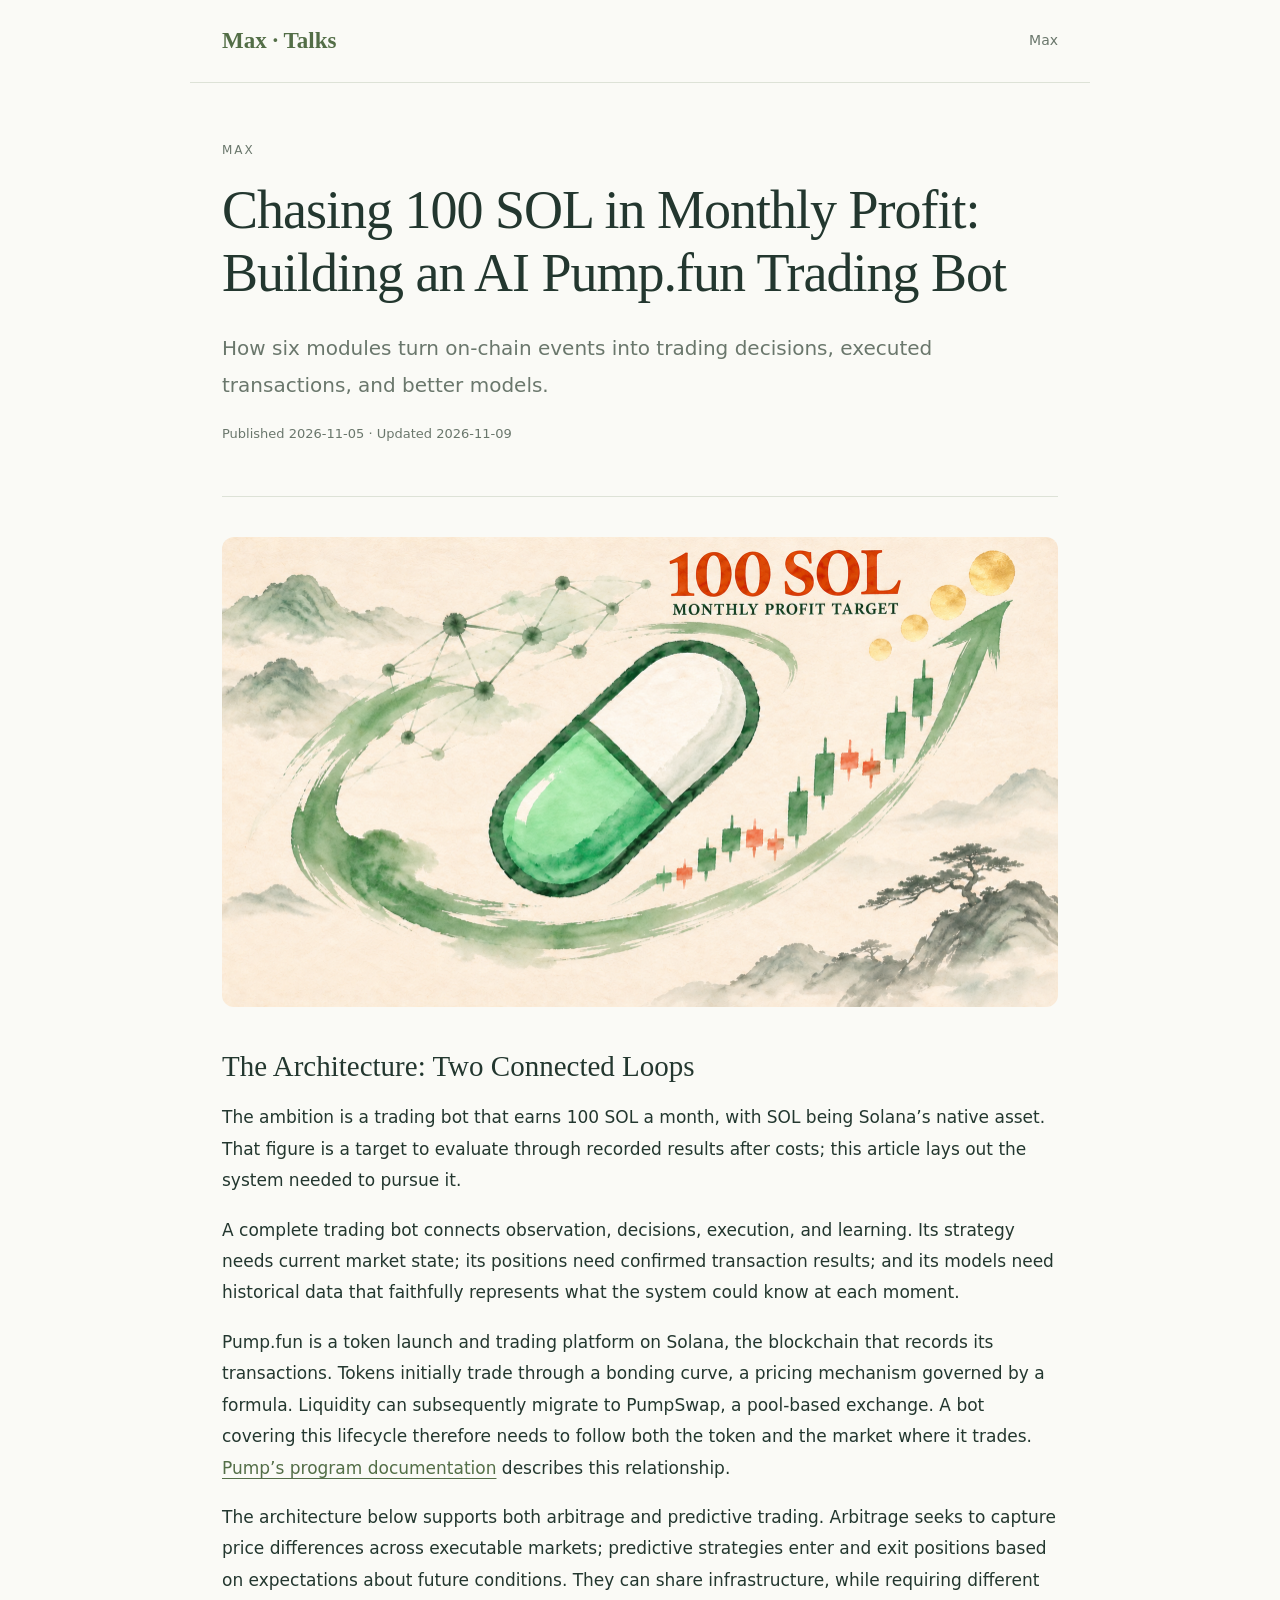
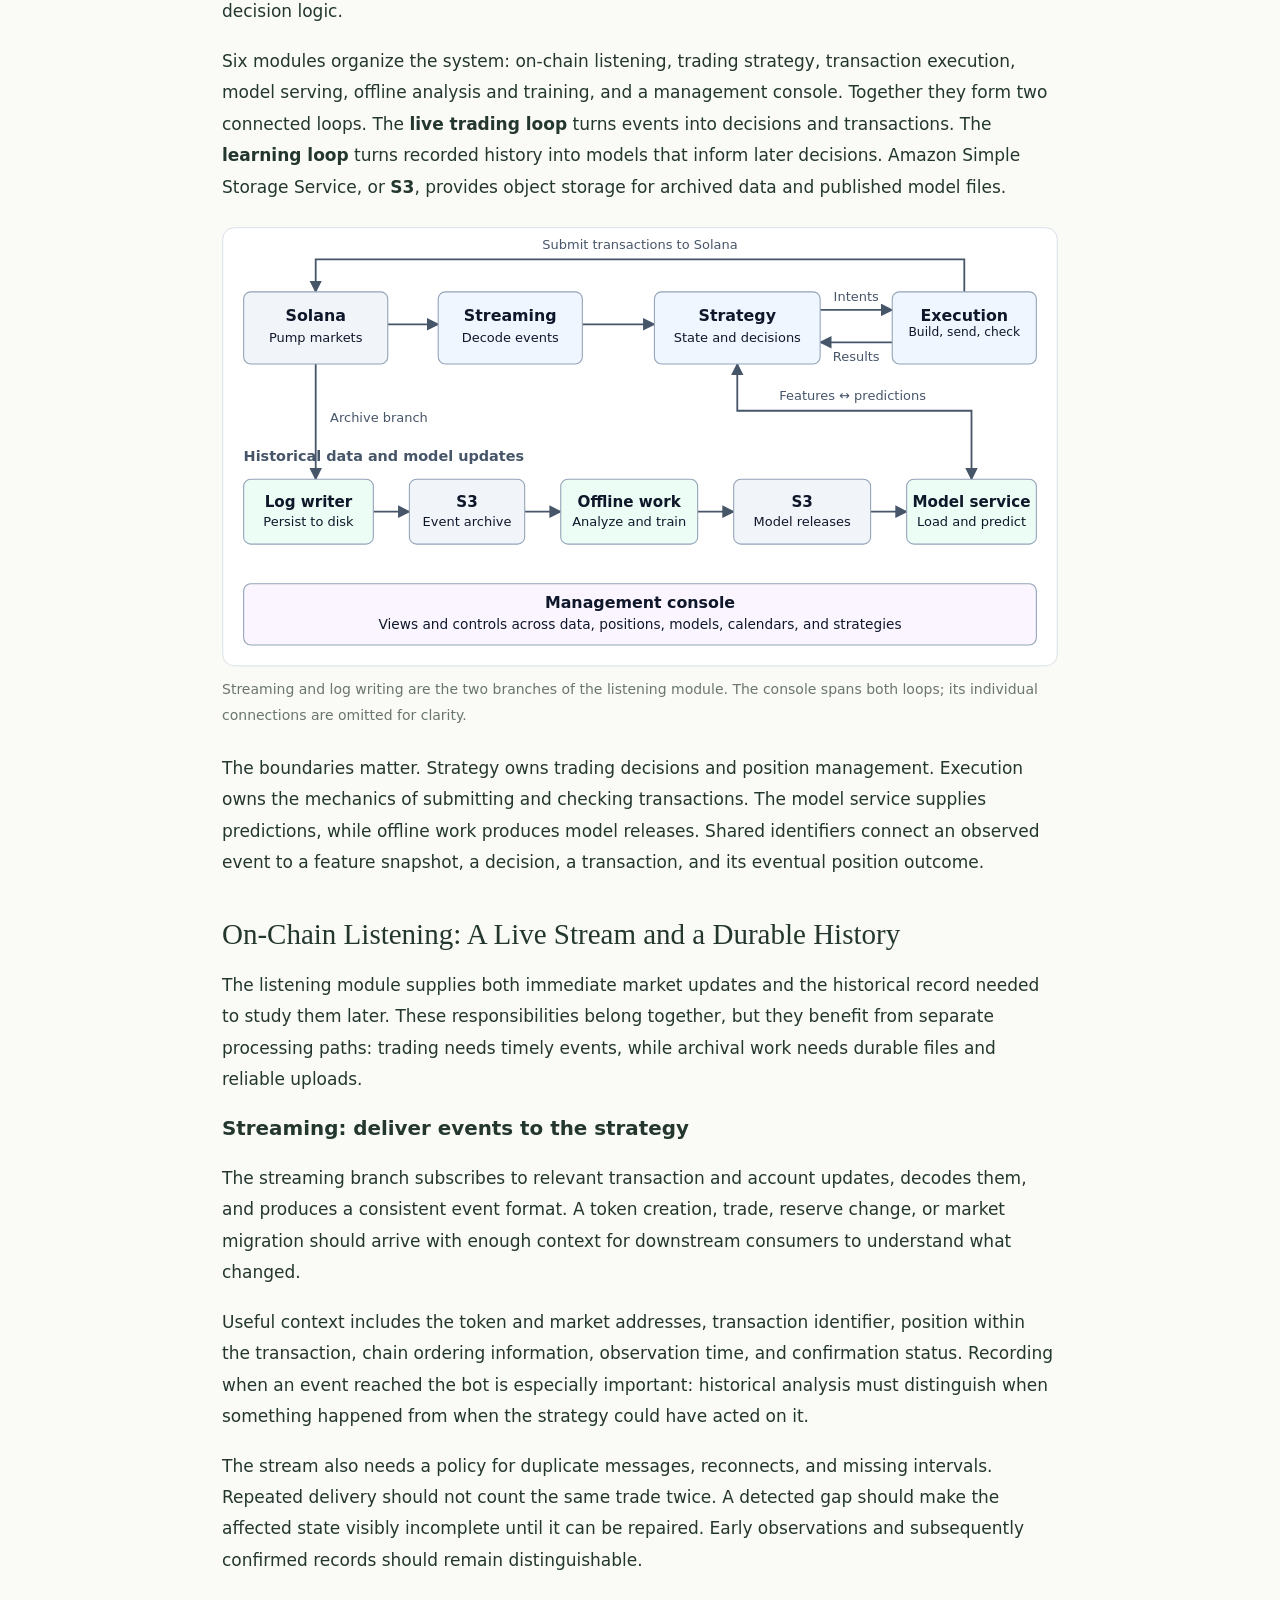
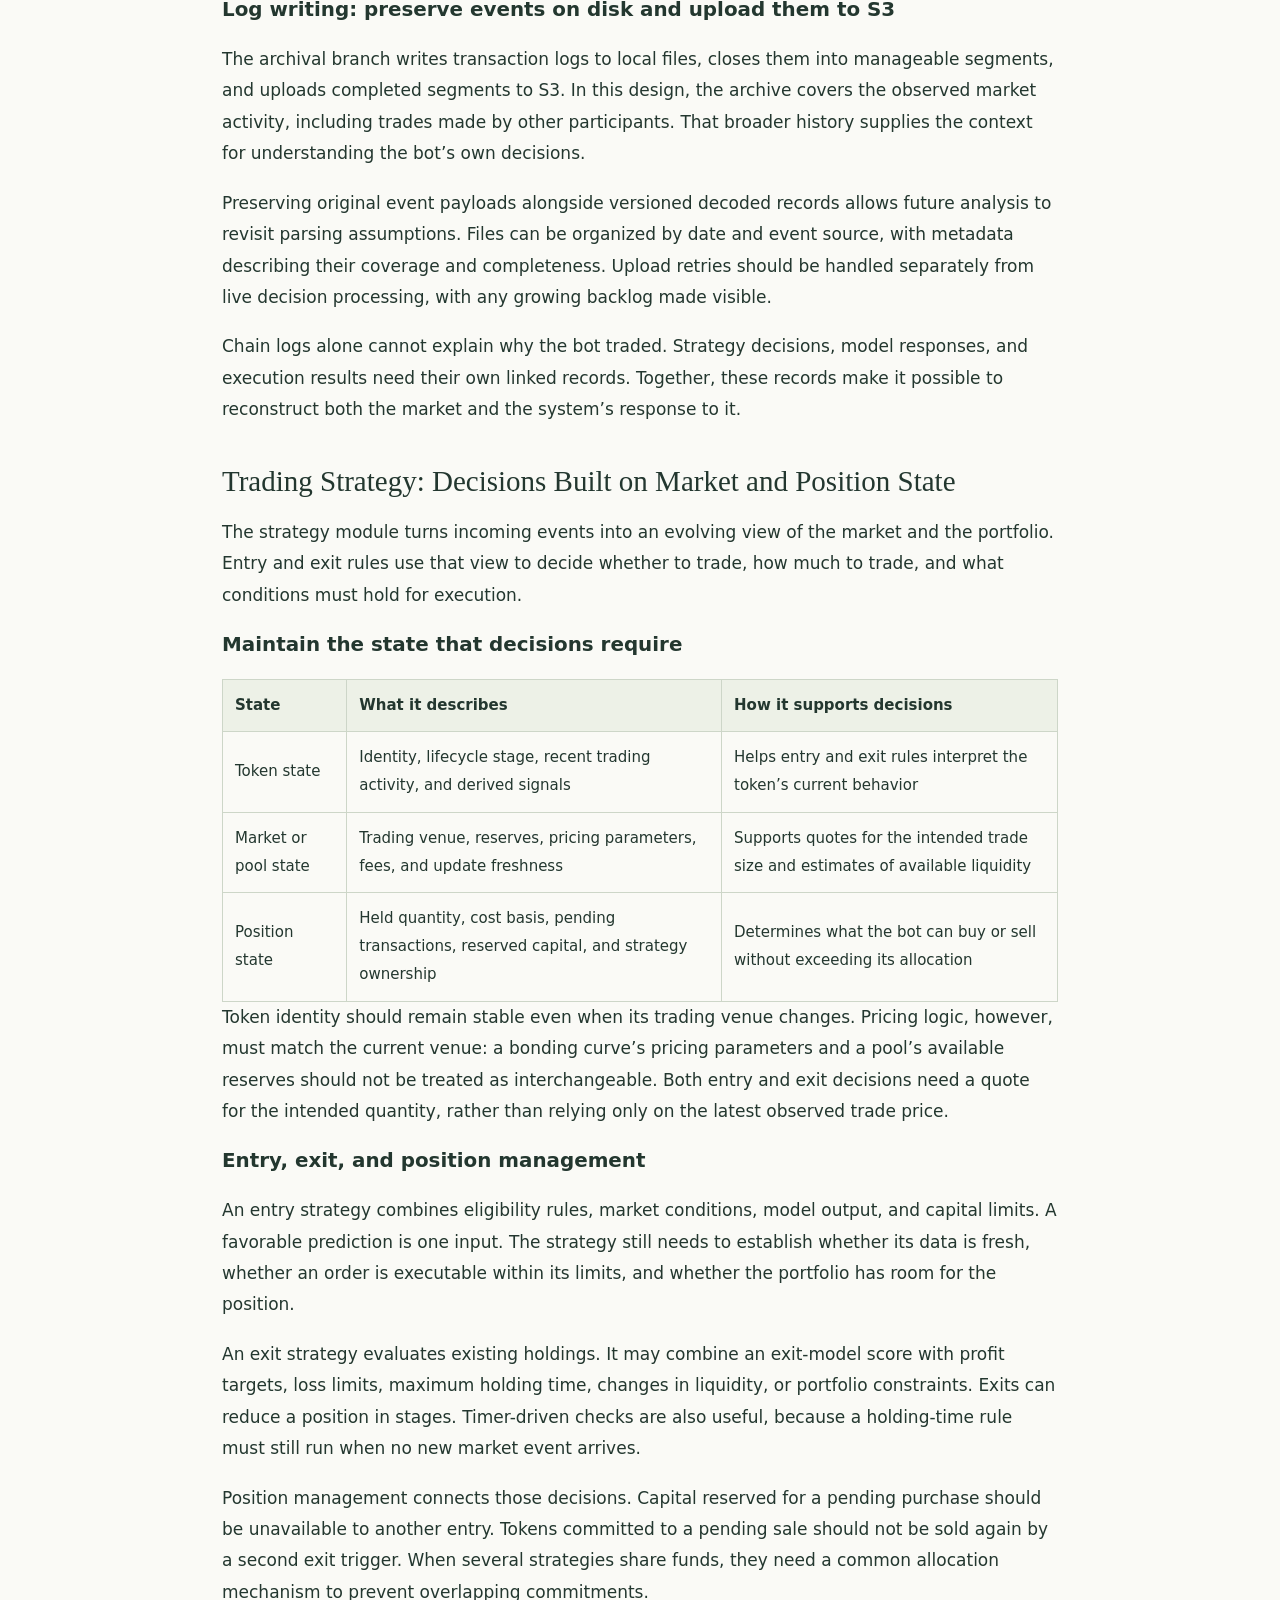
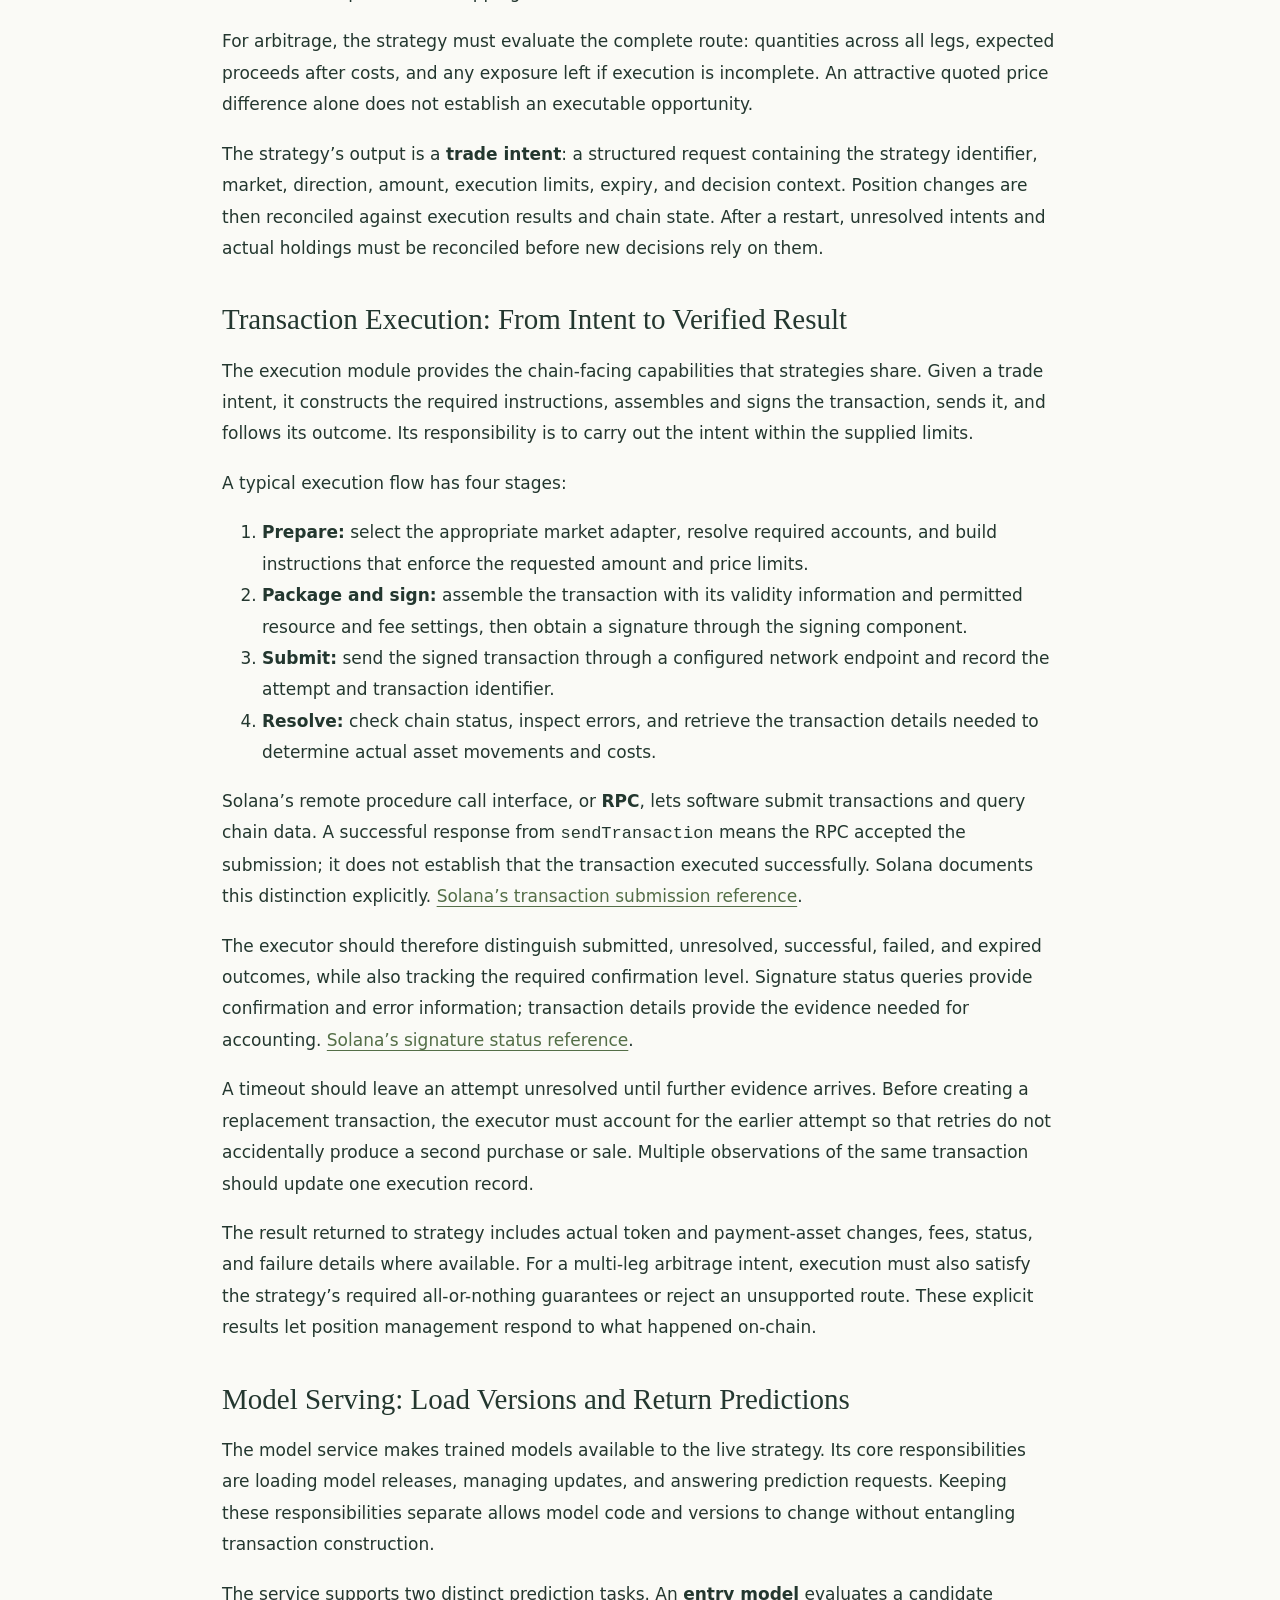
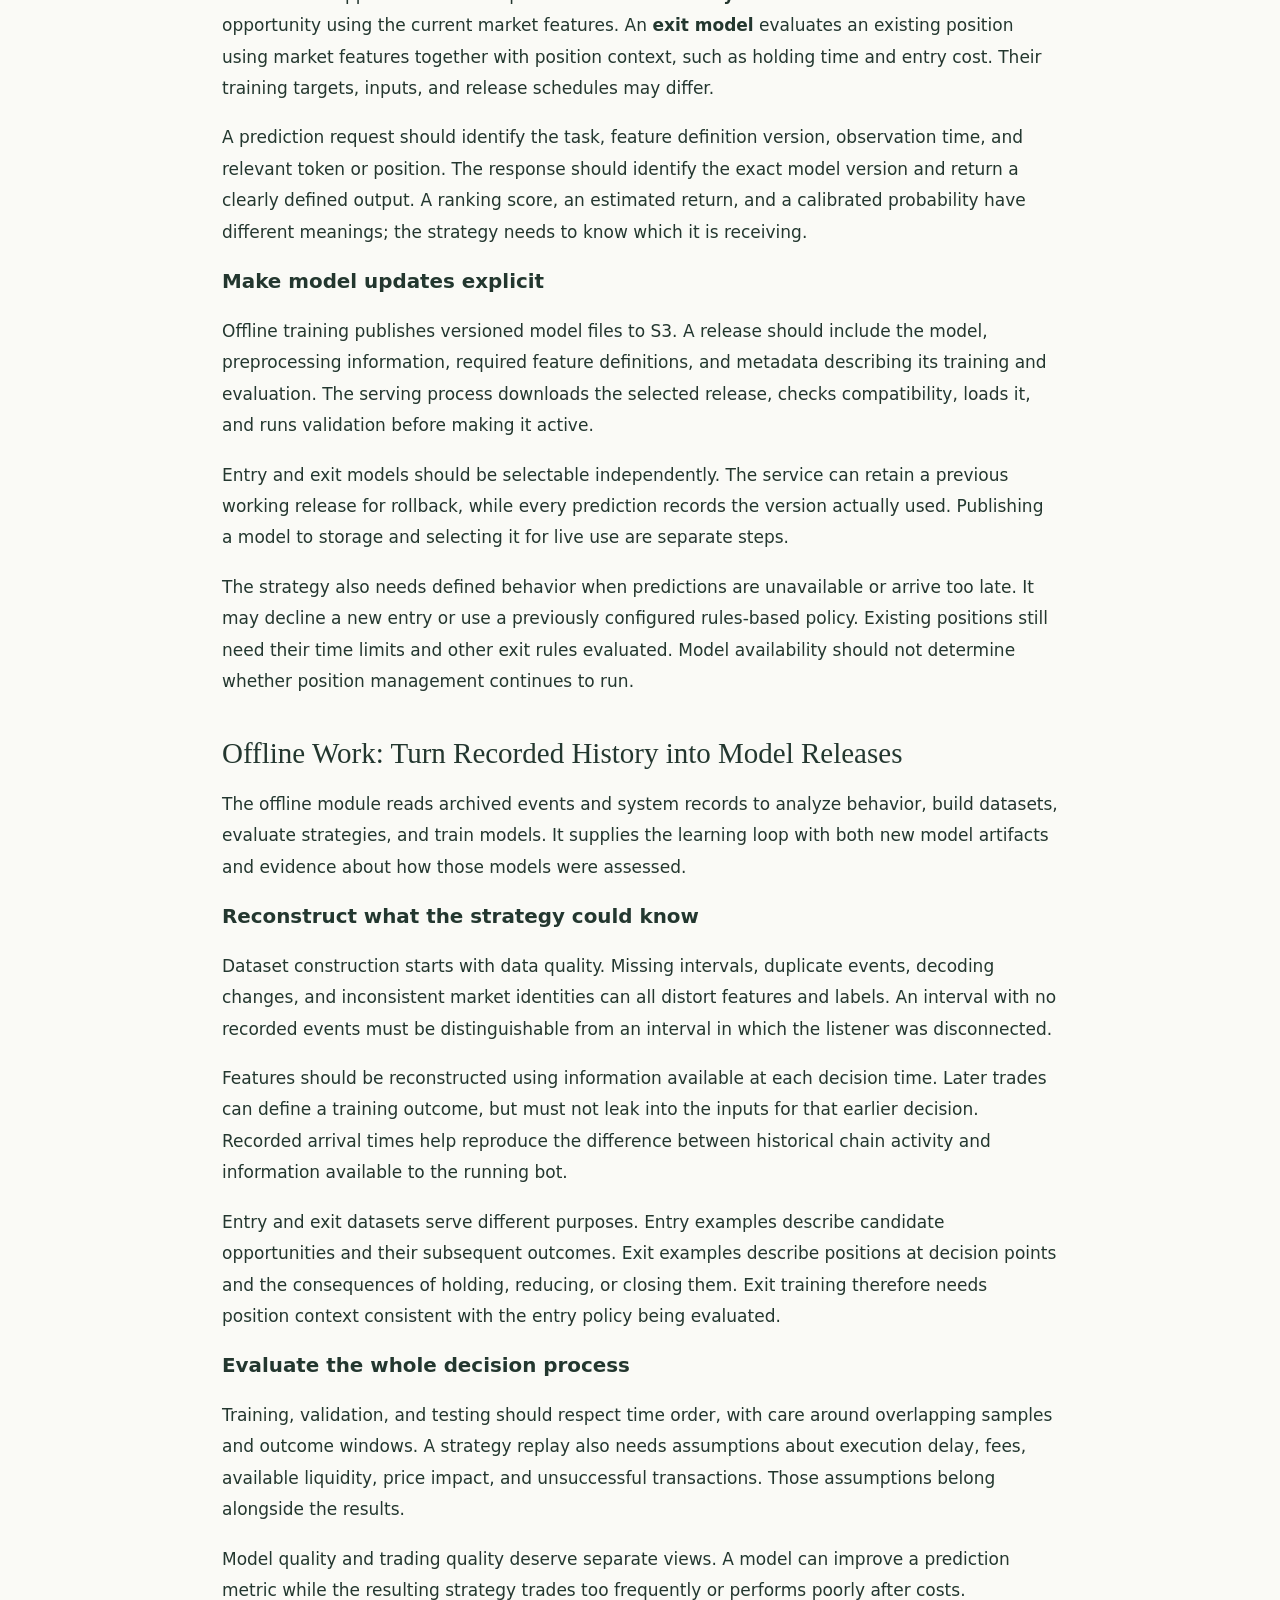
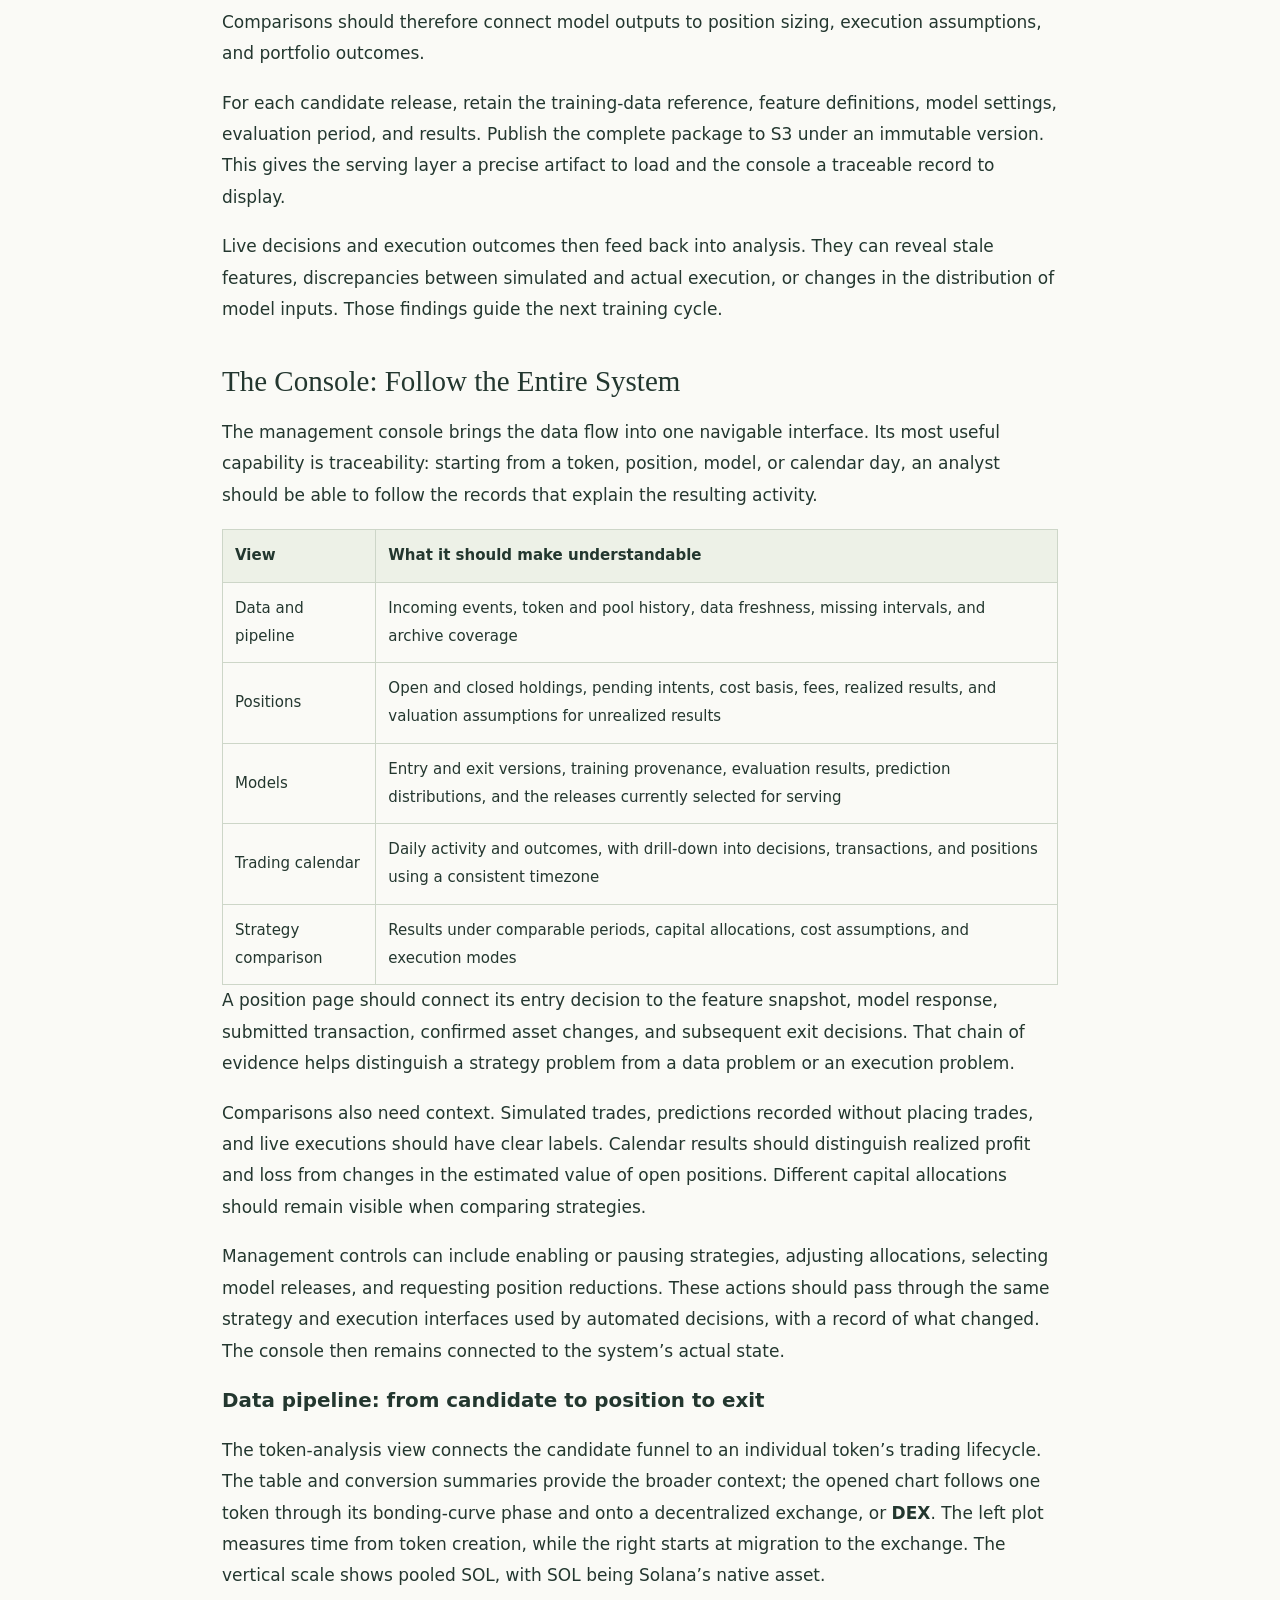
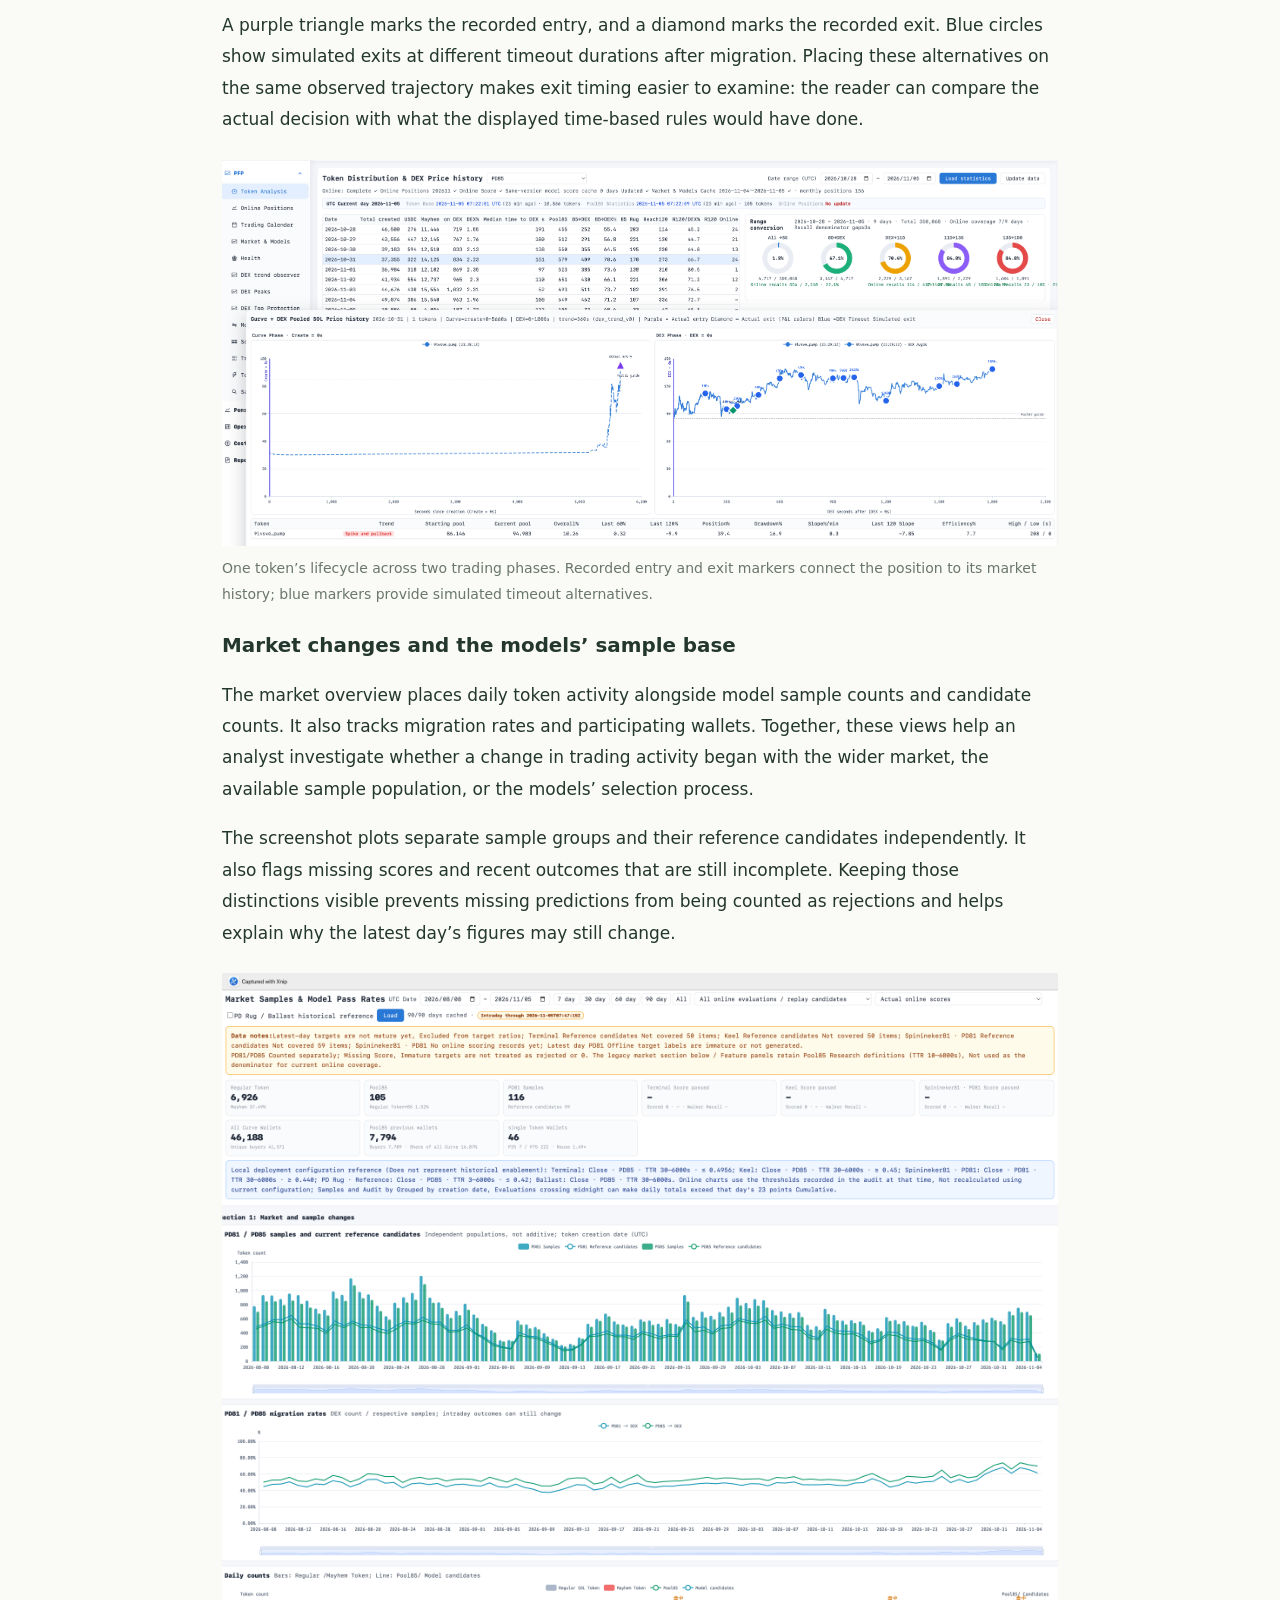
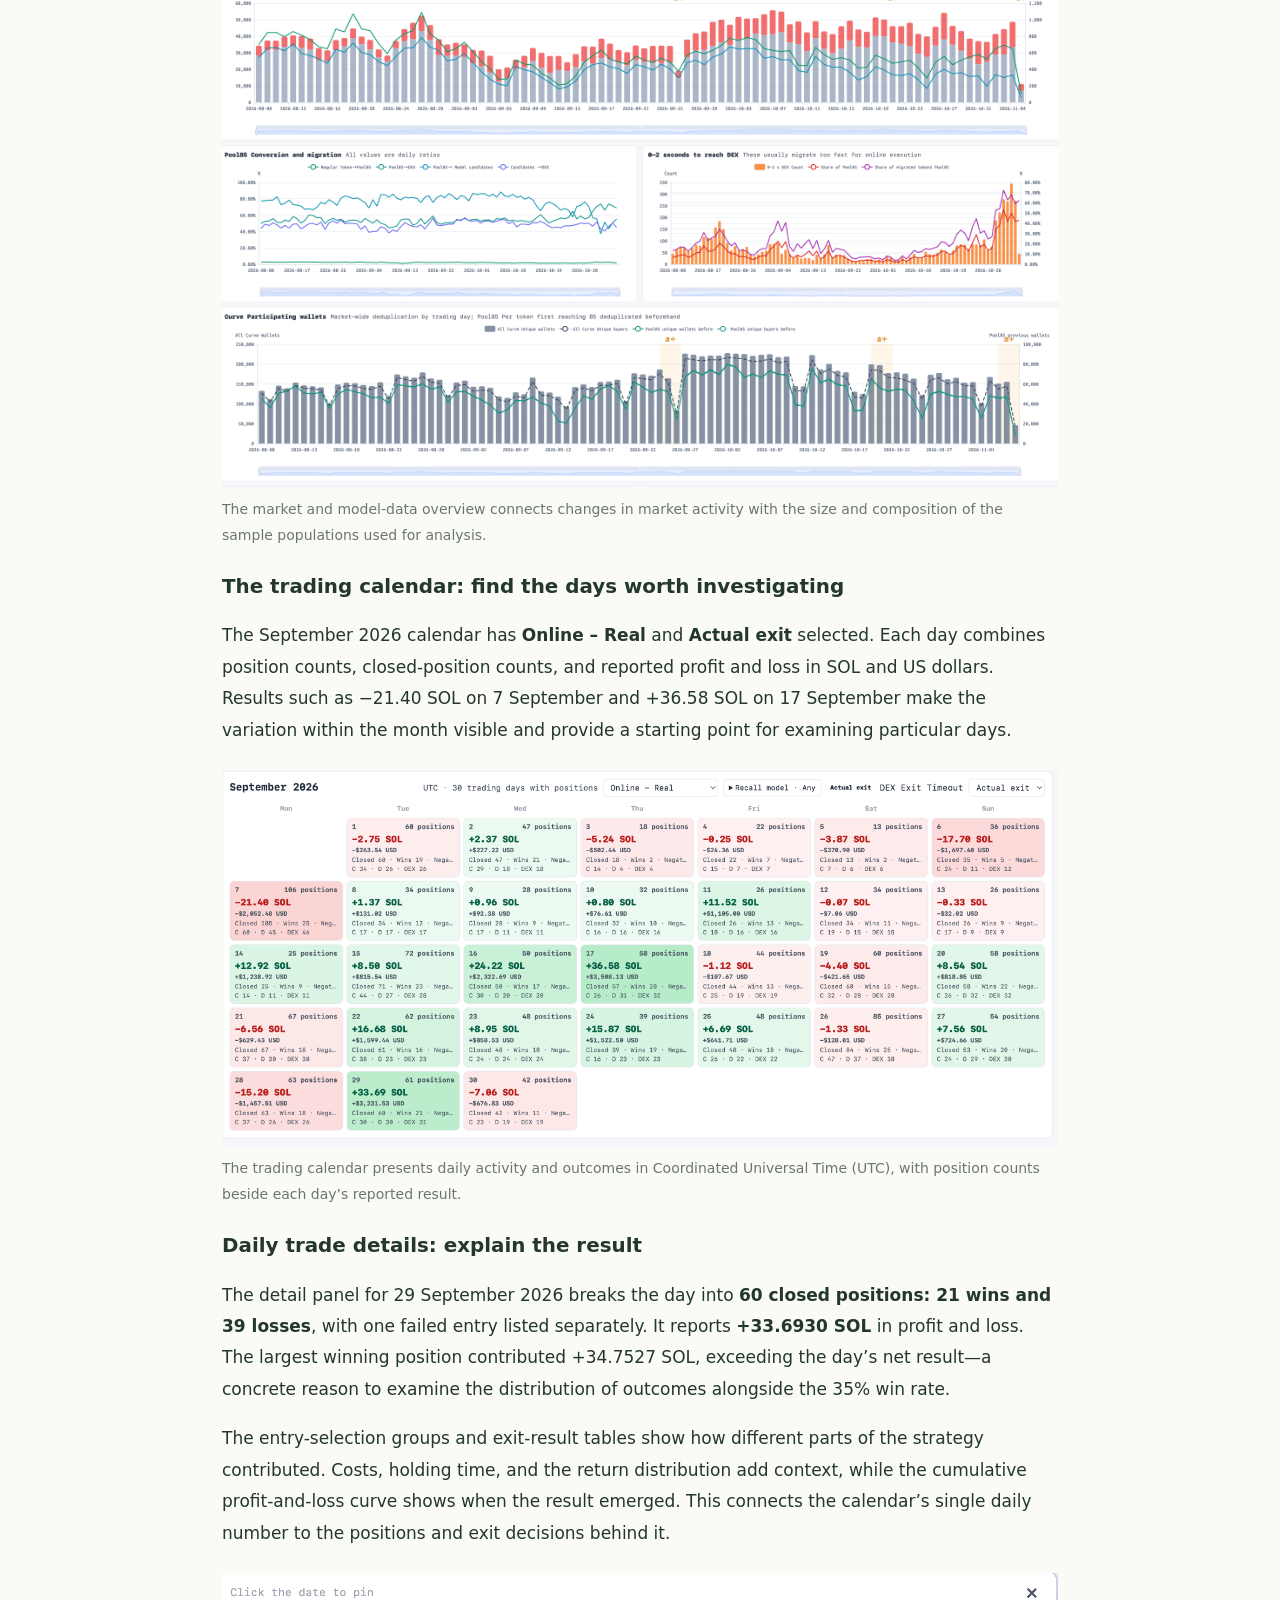
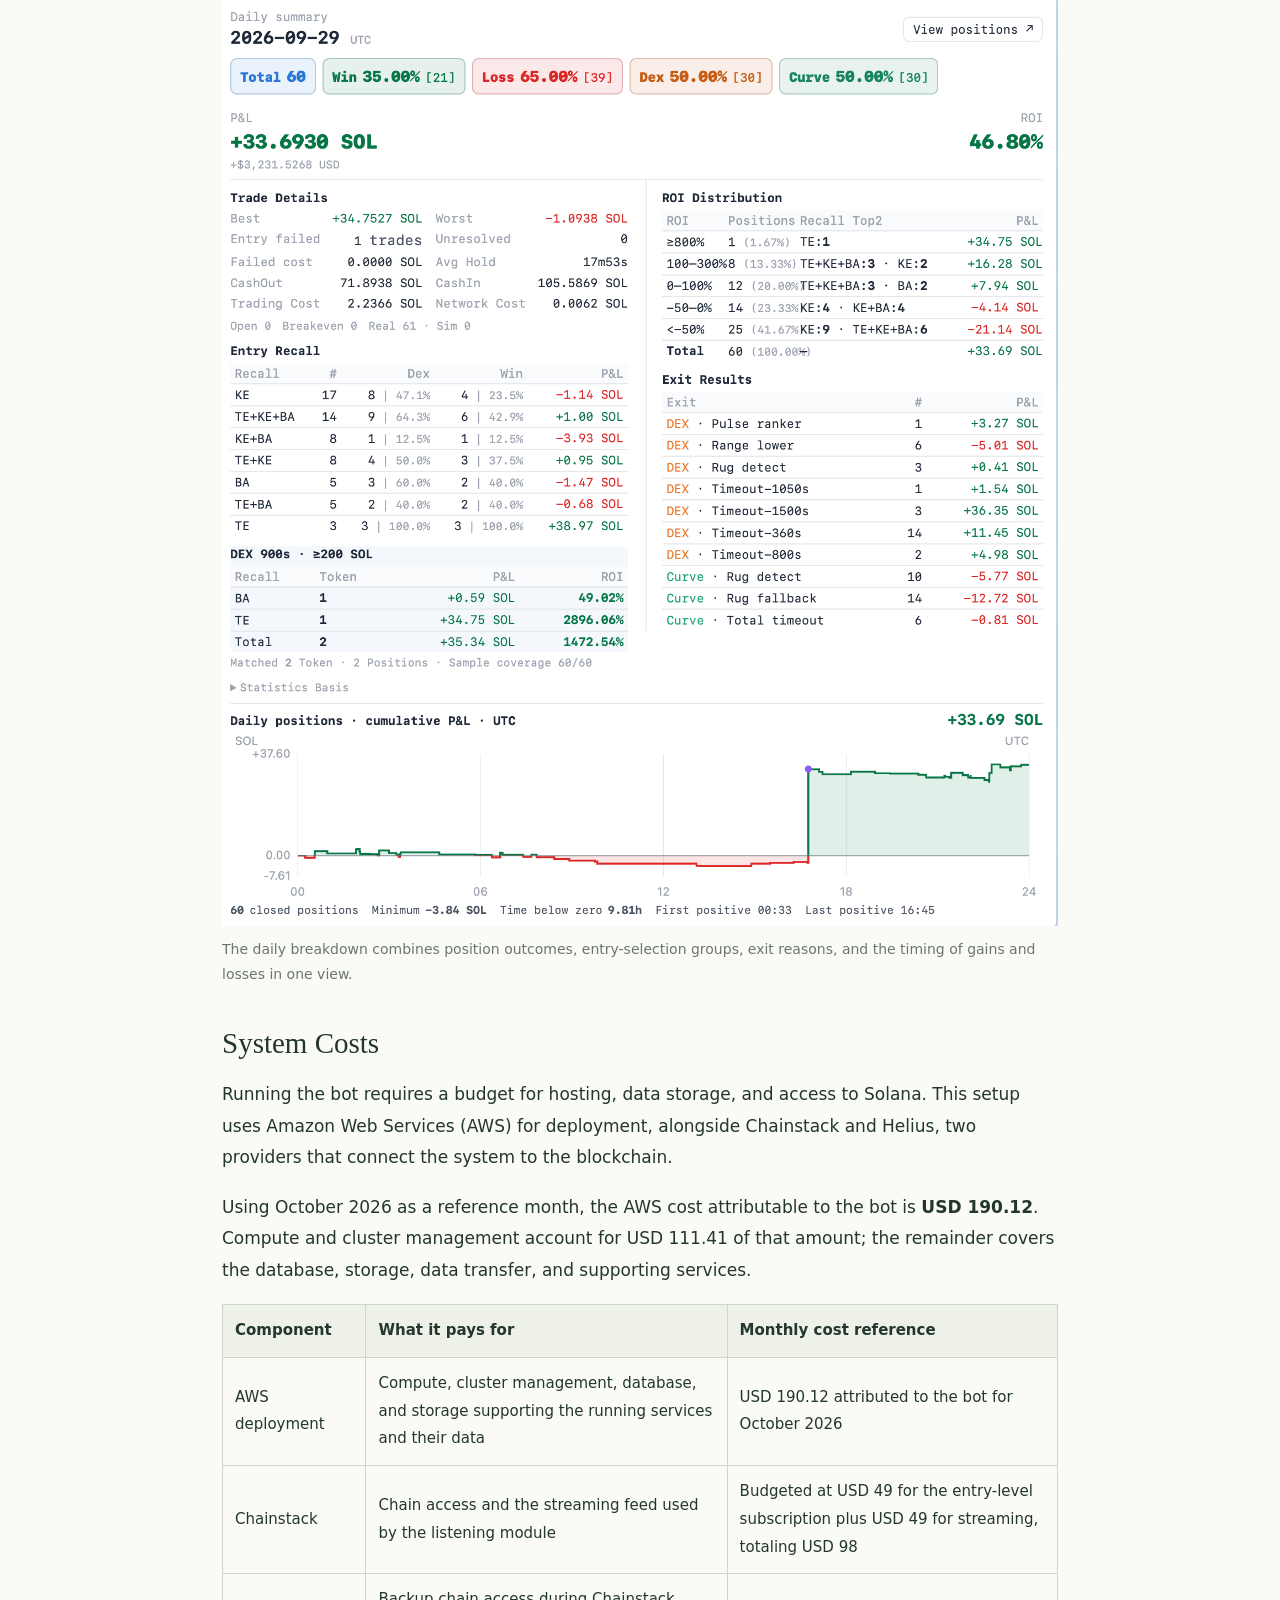
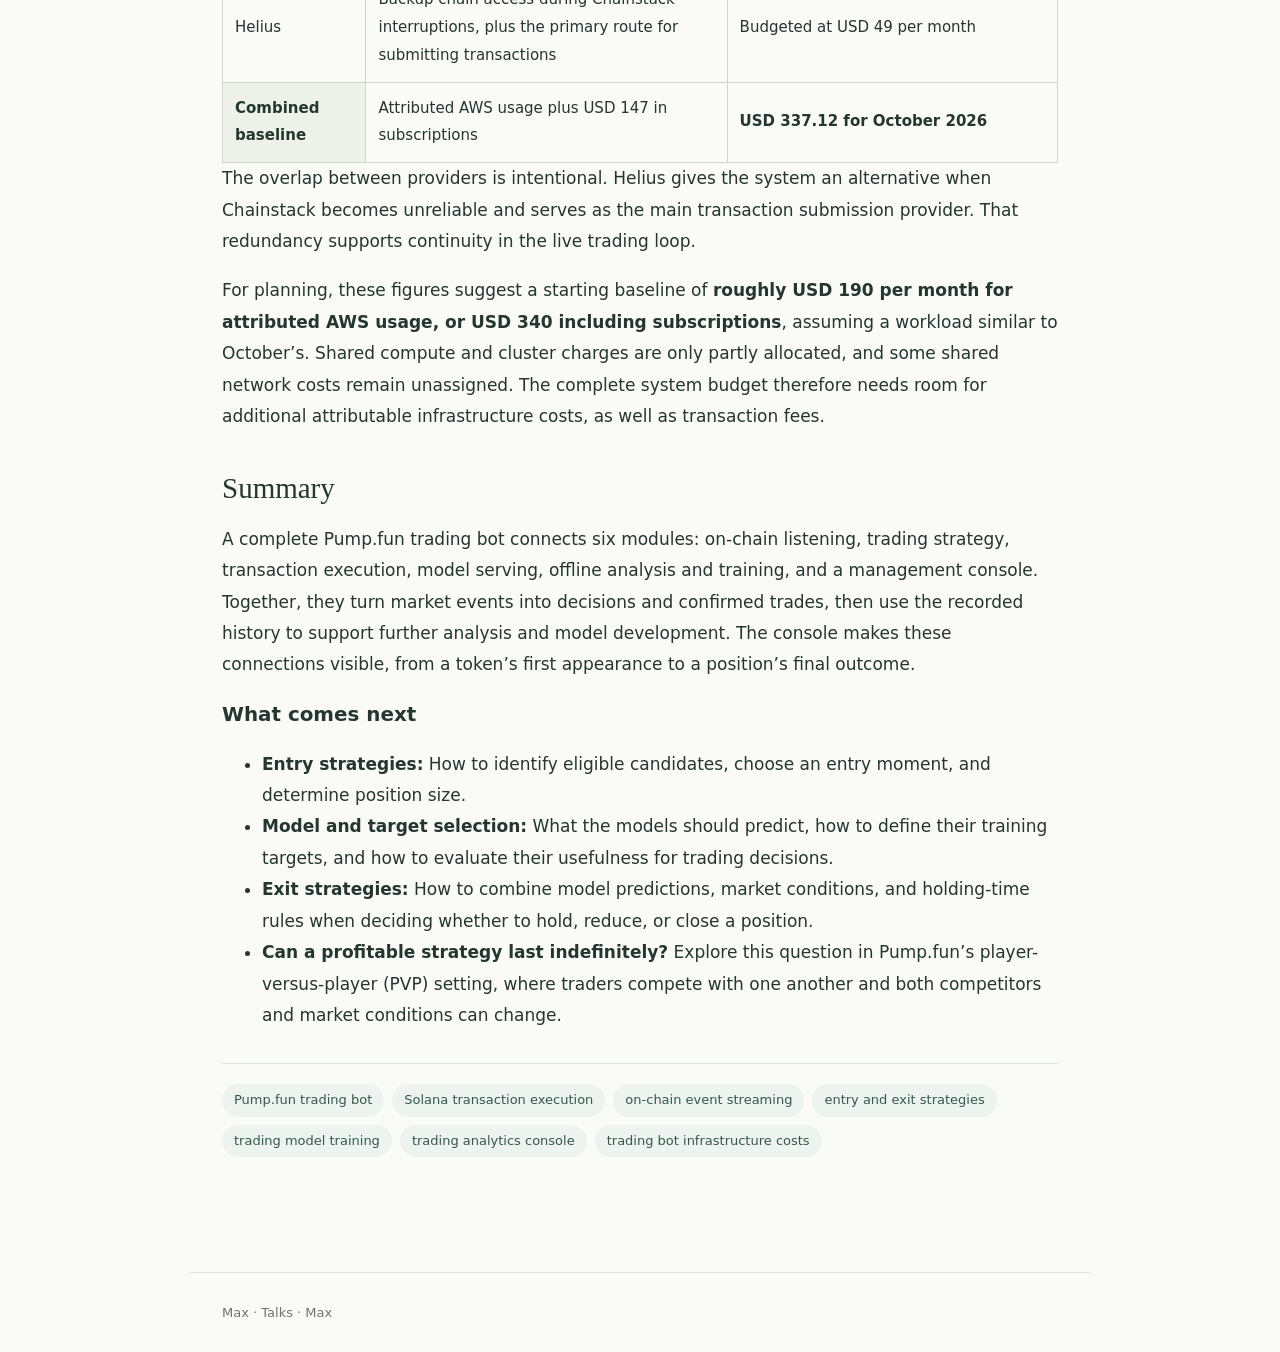
==== commit b11c5be4: "release: Chasing 100 SOL in Monthly Profit: Building an AI Pump.fun Trading Bot Writing-Release: 147" ====
--- a/site/posts/pumpfun-trading-bot-architecture/index.html
+++ b/site/posts/pumpfun-trading-bot-architecture/index.html
@@ -7,6 +7,6 @@
 <meta property="og:title" content="Pump.fun Trading Bot: Architecture, Modules and Costs"><meta property="og:description" content="Explore the six modules of a Pump.fun trading bot on Solana, including on-chain data, strategies, execution, model serving and training, console analytics, and deployment cost estimates.">
 <meta property="og:url" content="https://maxtalks.cc/posts/pumpfun-trading-bot-architecture/"><meta property="og:site_name" content="Max · Talks">
 <meta name="twitter:title" content="Pump.fun Trading Bot: Architecture, Modules and Costs"><meta name="twitter:description" content="Explore the six modules of a Pump.fun trading bot on Solana, including on-chain data, strategies, execution, model serving and training, console analytics, and deployment cost estimates.">
-<meta property="og:type" content="article"><meta property="article:published_time" content="2026-11-05T10:41:28.522724+00:00"><meta property="article:modified_time" content="2026-11-05T11:53:08.188076+00:00"><meta property="article:tag" content="Pump.fun trading bot"><meta property="article:tag" content="Solana transaction execution"><meta property="article:tag" content="on-chain event streaming"><meta property="article:tag" content="entry and exit strategies"><meta property="article:tag" content="trading model training"><meta property="article:tag" content="trading analytics console"><meta property="article:tag" content="trading bot infrastructure costs"><meta property="og:image" content="https://maxtalks.cc/posts/pumpfun-trading-bot-architecture/images/c69019bfd1ebf084ef88937f5e310c7b764c13658e89518fe4d7f7d7e059e145.png"><meta name="twitter:card" content="summary_large_image"><meta name="twitter:image" content="https://maxtalks.cc/posts/pumpfun-trading-bot-architecture/images/c69019bfd1ebf084ef88937f5e310c7b764c13658e89518fe4d7f7d7e059e145.png"><meta property="og:image:alt" content="Chinese watercolor cover featuring the Pump.fun capsule, a flowing automation loop, an AI node network, and rising candlesticks amid misty mountains."><meta name="twitter:image:alt" content="Chinese watercolor cover featuring the Pump.fun capsule, a flowing automation loop, an AI node network, and rising candlesticks amid misty mountains."><script type="application/ld+json">{"@context": "https://schema.org", "@type": "BlogPosting", "headline": "Pump.fun Trading Bot: Architecture, Modules and Costs", "description": "Explore the six modules of a Pump.fun trading bot on Solana, including on-chain data, strategies, execution, model serving and training, console analytics, and deployment cost estimates.", "url": "https://maxtalks.cc/posts/pumpfun-trading-bot-architecture/", "mainEntityOfPage": {"@type": "WebPage", "@id": "https://maxtalks.cc/posts/pumpfun-trading-bot-architecture/"}, "inLanguage": "en", "datePublished": "2026-11-05T10:41:28.522724+00:00", "dateModified": "2026-11-05T11:53:08.188076+00:00", "author": {"@type": "Person", "name": "Max"}, "keywords": ["Pump.fun trading bot", "Solana transaction execution", "on-chain event streaming", "entry and exit strategies", "trading model training", "trading analytics console", "trading bot infrastructure costs"], "image": ["https://maxtalks.cc/posts/pumpfun-trading-bot-architecture/images/c69019bfd1ebf084ef88937f5e310c7b764c13658e89518fe4d7f7d7e059e145.png", "https://maxtalks.cc/posts/pumpfun-trading-bot-architecture/images/cabc1575fde080a4654ec2bf7997689c98b26c99ee91979415d57a470f1027db.png", "https://maxtalks.cc/posts/pumpfun-trading-bot-architecture/images/65f145c22f0585874e45c595e0cea4ecda65017ef8e4a415b10f41f9c2ba78f9.png", "https://maxtalks.cc/posts/pumpfun-trading-bot-architecture/images/23b529ad18512feed00f608a72bf3b717ccf4496c2ae6d5837712b4f6cc356ea.png", "https://maxtalks.cc/posts/pumpfun-trading-bot-architecture/images/7ce87d587f897d36dad6c2bc43a0798c393576f4b846a98d374a4e45cab2a629.png"]}</script><link rel="stylesheet" href="../../assets/site.css"></head>
+<meta property="og:type" content="article"><meta property="article:published_time" content="2026-11-05T10:41:28.522724+00:00"><meta property="article:modified_time" content="2026-11-09T06:46:36.666020+00:00"><meta property="article:tag" content="Pump.fun trading bot"><meta property="article:tag" content="Solana transaction execution"><meta property="article:tag" content="on-chain event streaming"><meta property="article:tag" content="entry and exit strategies"><meta property="article:tag" content="trading model training"><meta property="article:tag" content="trading analytics console"><meta property="article:tag" content="trading bot infrastructure costs"><meta property="og:image" content="https://maxtalks.cc/posts/pumpfun-trading-bot-architecture/images/2cd561b39d786768351433db32b76b63f949eb5d97fecc5bd4317c626109992b.png"><meta name="twitter:card" content="summary_large_image"><meta name="twitter:image" content="https://maxtalks.cc/posts/pumpfun-trading-bot-architecture/images/2cd561b39d786768351433db32b76b63f949eb5d97fecc5bd4317c626109992b.png"><meta property="og:image:alt" content="Watercolor Pump.fun banner with enlarged orange-red “100 SOL” at the upper right and “MONTHLY PROFIT TARGET” beneath."><meta name="twitter:image:alt" content="Watercolor Pump.fun banner with enlarged orange-red “100 SOL” at the upper right and “MONTHLY PROFIT TARGET” beneath."><script type="application/ld+json">{"@context": "https://schema.org", "@type": "BlogPosting", "headline": "Pump.fun Trading Bot: Architecture, Modules and Costs", "description": "Explore the six modules of a Pump.fun trading bot on Solana, including on-chain data, strategies, execution, model serving and training, console analytics, and deployment cost estimates.", "url": "https://maxtalks.cc/posts/pumpfun-trading-bot-architecture/", "mainEntityOfPage": {"@type": "WebPage", "@id": "https://maxtalks.cc/posts/pumpfun-trading-bot-architecture/"}, "inLanguage": "en", "datePublished": "2026-11-05T10:41:28.522724+00:00", "dateModified": "2026-11-09T06:46:36.666020+00:00", "author": {"@type": "Person", "name": "Max"}, "keywords": ["Pump.fun trading bot", "Solana transaction execution", "on-chain event streaming", "entry and exit strategies", "trading model training", "trading analytics console", "trading bot infrastructure costs"], "image": ["https://maxtalks.cc/posts/pumpfun-trading-bot-architecture/images/2cd561b39d786768351433db32b76b63f949eb5d97fecc5bd4317c626109992b.png", "https://maxtalks.cc/posts/pumpfun-trading-bot-architecture/images/cabc1575fde080a4654ec2bf7997689c98b26c99ee91979415d57a470f1027db.png", "https://maxtalks.cc/posts/pumpfun-trading-bot-architecture/images/65f145c22f0585874e45c595e0cea4ecda65017ef8e4a415b10f41f9c2ba78f9.png", "https://maxtalks.cc/posts/pumpfun-trading-bot-architecture/images/23b529ad18512feed00f608a72bf3b717ccf4496c2ae6d5837712b4f6cc356ea.png", "https://maxtalks.cc/posts/pumpfun-trading-bot-architecture/images/7ce87d587f897d36dad6c2bc43a0798c393576f4b846a98d374a4e45cab2a629.png"]}</script><link rel="stylesheet" href="../../assets/site.css"></head>
 <body><header class="site-header"><a href="../../">Max · Talks</a><span>Max</span></header>
-<main><article><header class="article-header"><p class="eyebrow">Max</p><h1>A Complete Pump.fun Automated Trading Bot</h1><p class="subtitle">How six modules turn on-chain events into trading decisions, executed transactions, and better models.</p><p class="dates">Published <time datetime="2026-11-05T10:41:28.522724+00:00">2026-11-05</time> · Updated <time datetime="2026-11-05T11:53:08.188076+00:00">2026-11-05</time></p></header><figure class="article-banner"><img src="images/c69019bfd1ebf084ef88937f5e310c7b764c13658e89518fe4d7f7d7e059e145.png" alt="Chinese watercolor cover featuring the Pump.fun capsule, a flowing automation loop, an AI node network, and rising candlesticks amid misty mountains." width="1672" height="941" fetchpriority="high"></figure><section id="architecture-and-data-flow"><h2>The Architecture: Two Connected Loops</h2><p>A complete trading bot connects observation, decisions, execution, and learning. Its strategy needs current market state; its positions need confirmed transaction results; and its models need historical data that faithfully represents what the system could know at each moment.</p><p>Pump.fun is a token launch and trading platform on Solana, the blockchain that records its transactions. Tokens initially trade through a bonding curve, a pricing mechanism governed by a formula. Liquidity can subsequently migrate to PumpSwap, a pool-based exchange. A bot covering this lifecycle therefore needs to follow both the token and the market where it trades. <a href="https://github.com/pump-fun/pump-public-docs/blob/main/docs/PUMP_PROGRAM_README.md" target="_blank" rel="noopener noreferrer">Pump’s program documentation</a> describes this relationship.</p><p>The architecture below supports both arbitrage and predictive trading. Arbitrage seeks to capture price differences across executable markets; predictive strategies enter and exit positions based on expectations about future conditions. They can share infrastructure, while requiring different decision logic.</p><p>Six modules organize the system: on-chain listening, trading strategy, transaction execution, model serving, offline analysis and training, and a management console. Together they form two connected loops. The <strong>live trading loop</strong> turns events into decisions and transactions. The <strong>learning loop</strong> turns recorded history into models that inform later decisions. Amazon Simple Storage Service, or <strong>S3</strong>, provides object storage for archived data and published model files.</p><figure><svg xmlns="http://www.w3.org/2000/svg" viewBox="0 0 1160 610" width="100%" role="img"><title id="bot-flow-title">Trading and learning data flows</title><desc id="bot-flow-desc">Solana events feed streaming and log writing. Streaming feeds strategy, which exchanges intents and results with execution. Execution submits transactions to Solana. Log files pass through S3 to offline analysis and training, then model files pass through S3 to the model service. Strategy exchanges features and predictions with the model service. The console provides views across both loops.</desc><defs><marker id="bot-flow-arrow" viewBox="0 0 10 10" refX="9" refY="5" markerWidth="7" markerHeight="7" orient="auto-start-reverse"><path d="M 0 0 L 10 5 L 0 10 Z" fill="#475569"></path></marker></defs><rect x="1" y="1" width="1158" height="608" rx="16" fill="#ffffff" stroke="#cbd5e1"></rect><g fill="none" stroke="#475569" stroke-width="2.5"><path d="M 1030 90 V 45 H 130 V 90" marker-end="url(#bot-flow-arrow)"></path><path d="M 230 135 H 300" marker-end="url(#bot-flow-arrow)"></path><path d="M 500 135 H 600" marker-end="url(#bot-flow-arrow)"></path><path d="M 830 115 H 930" marker-end="url(#bot-flow-arrow)"></path><path d="M 930 160 H 830" marker-end="url(#bot-flow-arrow)"></path><path d="M 130 190 V 350" marker-end="url(#bot-flow-arrow)"></path><path d="M 210 395 H 260" marker-end="url(#bot-flow-arrow)"></path><path d="M 420 395 H 470" marker-end="url(#bot-flow-arrow)"></path><path d="M 660 395 H 710" marker-end="url(#bot-flow-arrow)"></path><path d="M 900 395 H 950" marker-end="url(#bot-flow-arrow)"></path><path d="M 715 190 V 255 H 1040 V 350" marker-start="url(#bot-flow-arrow)" marker-end="url(#bot-flow-arrow)"></path></g><g font-size="18" fill="#475569"><text x="580" y="30" text-anchor="middle">Submit transactions to Solana</text><text x="880" y="102" text-anchor="middle">Intents</text><text x="880" y="186" text-anchor="middle">Results</text><text x="150" y="270">Archive branch</text><text x="875" y="240" text-anchor="middle">Features ↔ predictions</text><text x="30" y="325" font-size="20" font-weight="700">Historical data and model updates</text></g><g stroke="#94a3b8" stroke-width="1.5"><rect x="30" y="90" width="200" height="100" rx="10" fill="#f1f5f9"></rect><rect x="300" y="90" width="200" height="100" rx="10" fill="#eff6ff"></rect><rect x="600" y="90" width="230" height="100" rx="10" fill="#eff6ff"></rect><rect x="930" y="90" width="200" height="100" rx="10" fill="#eff6ff"></rect><rect x="30" y="350" width="180" height="90" rx="10" fill="#ecfdf5"></rect><rect x="260" y="350" width="160" height="90" rx="10" fill="#f1f5f9"></rect><rect x="470" y="350" width="190" height="90" rx="10" fill="#ecfdf5"></rect><rect x="710" y="350" width="190" height="90" rx="10" fill="#f1f5f9"></rect><rect x="950" y="350" width="180" height="90" rx="10" fill="#ecfdf5"></rect><rect x="30" y="495" width="1100" height="85" rx="10" fill="#faf5ff"></rect></g><g text-anchor="middle" fill="#0f172a"><text x="130" y="131" font-size="22" font-weight="700">Solana</text><text x="130" y="160" font-size="18">Pump markets</text><text x="400" y="131" font-size="22" font-weight="700">Streaming</text><text x="400" y="160" font-size="18">Decode events</text><text x="715" y="131" font-size="22" font-weight="700">Strategy</text><text x="715" y="160" font-size="18">State and decisions</text><text x="1030" y="131" font-size="22" font-weight="700">Execution</text><text x="1030" y="151" font-size="17">Build, send, check</text><text x="120" y="388" font-size="21" font-weight="700">Log writer</text><text x="120" y="415" font-size="18">Persist to disk</text><text x="340" y="388" font-size="21" font-weight="700">S3</text><text x="340" y="415" font-size="18">Event archive</text><text x="565" y="388" font-size="21" font-weight="700">Offline work</text><text x="565" y="415" font-size="18">Analyze and train</text><text x="805" y="388" font-size="21" font-weight="700">S3</text><text x="805" y="415" font-size="18">Model releases</text><text x="1040" y="388" font-size="21" font-weight="700">Model service</text><text x="1040" y="415" font-size="18">Load and predict</text><text x="580" y="528" font-size="22" font-weight="700">Management console</text><text x="580" y="558" font-size="19">Views and controls across data, positions, models, calendars, and strategies</text></g></svg><figcaption>Streaming and log writing are the two branches of the listening module. The console spans both loops; its individual connections are omitted for clarity.</figcaption></figure><p>The boundaries matter. Strategy owns trading decisions and position management. Execution owns the mechanics of submitting and checking transactions. The model service supplies predictions, while offline work produces model releases. Shared identifiers connect an observed event to a feature snapshot, a decision, a transaction, and its eventual position outcome.</p></section><section id="onchain-listening"><h2>On-Chain Listening: A Live Stream and a Durable History</h2><p>The listening module supplies both immediate market updates and the historical record needed to study them later. These responsibilities belong together, but they benefit from separate processing paths: trading needs timely events, while archival work needs durable files and reliable uploads.</p><h3>Streaming: deliver events to the strategy</h3><p>The streaming branch subscribes to relevant transaction and account updates, decodes them, and produces a consistent event format. A token creation, trade, reserve change, or market migration should arrive with enough context for downstream consumers to understand what changed.</p><p>Useful context includes the token and market addresses, transaction identifier, position within the transaction, chain ordering information, observation time, and confirmation status. Recording when an event reached the bot is especially important: historical analysis must distinguish when something happened from when the strategy could have acted on it.</p><p>The stream also needs a policy for duplicate messages, reconnects, and missing intervals. Repeated delivery should not count the same trade twice. A detected gap should make the affected state visibly incomplete until it can be repaired. Early observations and subsequently confirmed records should remain distinguishable.</p><h3>Log writing: preserve events on disk and upload them to S3</h3><p>The archival branch writes transaction logs to local files, closes them into manageable segments, and uploads completed segments to S3. In this design, the archive covers the observed market activity, including trades made by other participants. That broader history supplies the context for understanding the bot’s own decisions.</p><p>Preserving original event payloads alongside versioned decoded records allows future analysis to revisit parsing assumptions. Files can be organized by date and event source, with metadata describing their coverage and completeness. Upload retries should be handled separately from live decision processing, with any growing backlog made visible.</p><p>Chain logs alone cannot explain why the bot traded. Strategy decisions, model responses, and execution results need their own linked records. Together, these records make it possible to reconstruct both the market and the system’s response to it.</p></section><section id="strategy-and-state"><h2>Trading Strategy: Decisions Built on Market and Position State</h2><p>The strategy module turns incoming events into an evolving view of the market and the portfolio. Entry and exit rules use that view to decide whether to trade, how much to trade, and what conditions must hold for execution.</p><h3>Maintain the state that decisions require</h3><table><thead><tr><th scope="col">State</th><th scope="col">What it describes</th><th scope="col">How it supports decisions</th></tr></thead><tbody><tr><td>Token state</td><td>Identity, lifecycle stage, recent trading activity, and derived signals</td><td>Helps entry and exit rules interpret the token’s current behavior</td></tr><tr><td>Market or pool state</td><td>Trading venue, reserves, pricing parameters, fees, and update freshness</td><td>Supports quotes for the intended trade size and estimates of available liquidity</td></tr><tr><td>Position state</td><td>Held quantity, cost basis, pending transactions, reserved capital, and strategy ownership</td><td>Determines what the bot can buy or sell without exceeding its allocation</td></tr></tbody></table><p>Token identity should remain stable even when its trading venue changes. Pricing logic, however, must match the current venue: a bonding curve’s pricing parameters and a pool’s available reserves should not be treated as interchangeable. Both entry and exit decisions need a quote for the intended quantity, rather than relying only on the latest observed trade price.</p><h3>Entry, exit, and position management</h3><p>An entry strategy combines eligibility rules, market conditions, model output, and capital limits. A favorable prediction is one input. The strategy still needs to establish whether its data is fresh, whether an order is executable within its limits, and whether the portfolio has room for the position.</p><p>An exit strategy evaluates existing holdings. It may combine an exit-model score with profit targets, loss limits, maximum holding time, changes in liquidity, or portfolio constraints. Exits can reduce a position in stages. Timer-driven checks are also useful, because a holding-time rule must still run when no new market event arrives.</p><p>Position management connects those decisions. Capital reserved for a pending purchase should be unavailable to another entry. Tokens committed to a pending sale should not be sold again by a second exit trigger. When several strategies share funds, they need a common allocation mechanism to prevent overlapping commitments.</p><p>For arbitrage, the strategy must evaluate the complete route: quantities across all legs, expected proceeds after costs, and any exposure left if execution is incomplete. An attractive quoted price difference alone does not establish an executable opportunity.</p><p>The strategy’s output is a <strong>trade intent</strong>: a structured request containing the strategy identifier, market, direction, amount, execution limits, expiry, and decision context. Position changes are then reconciled against execution results and chain state. After a restart, unresolved intents and actual holdings must be reconciled before new decisions rely on them.</p></section><section id="transaction-execution"><h2>Transaction Execution: From Intent to Verified Result</h2><p>The execution module provides the chain-facing capabilities that strategies share. Given a trade intent, it constructs the required instructions, assembles and signs the transaction, sends it, and follows its outcome. Its responsibility is to carry out the intent within the supplied limits.</p><p>A typical execution flow has four stages:</p><ol><li><strong>Prepare:</strong> select the appropriate market adapter, resolve required accounts, and build instructions that enforce the requested amount and price limits.</li><li><strong>Package and sign:</strong> assemble the transaction with its validity information and permitted resource and fee settings, then obtain a signature through the signing component.</li><li><strong>Submit:</strong> send the signed transaction through a configured network endpoint and record the attempt and transaction identifier.</li><li><strong>Resolve:</strong> check chain status, inspect errors, and retrieve the transaction details needed to determine actual asset movements and costs.</li></ol><p>Solana’s remote procedure call interface, or <strong>RPC</strong>, lets software submit transactions and query chain data. A successful response from <code>sendTransaction</code> means the RPC accepted the submission; it does not establish that the transaction executed successfully. Solana documents this distinction explicitly. <a href="https://solana.com/docs/rpc/http/sendtransaction" target="_blank" rel="noopener noreferrer">Solana’s transaction submission reference</a>.</p><p>The executor should therefore distinguish submitted, unresolved, successful, failed, and expired outcomes, while also tracking the required confirmation level. Signature status queries provide confirmation and error information; transaction details provide the evidence needed for accounting. <a href="https://solana.com/docs/rpc/http/getsignaturestatuses" target="_blank" rel="noopener noreferrer">Solana’s signature status reference</a>.</p><p>A timeout should leave an attempt unresolved until further evidence arrives. Before creating a replacement transaction, the executor must account for the earlier attempt so that retries do not accidentally produce a second purchase or sale. Multiple observations of the same transaction should update one execution record.</p><p>The result returned to strategy includes actual token and payment-asset changes, fees, status, and failure details where available. For a multi-leg arbitrage intent, execution must also satisfy the strategy’s required all-or-nothing guarantees or reject an unsupported route. These explicit results let position management respond to what happened on-chain.</p></section><section id="model-service"><h2>Model Serving: Load Versions and Return Predictions</h2><p>The model service makes trained models available to the live strategy. Its core responsibilities are loading model releases, managing updates, and answering prediction requests. Keeping these responsibilities separate allows model code and versions to change without entangling transaction construction.</p><p>The service supports two distinct prediction tasks. An <strong>entry model</strong> evaluates a candidate opportunity using the current market features. An <strong>exit model</strong> evaluates an existing position using market features together with position context, such as holding time and entry cost. Their training targets, inputs, and release schedules may differ.</p><p>A prediction request should identify the task, feature definition version, observation time, and relevant token or position. The response should identify the exact model version and return a clearly defined output. A ranking score, an estimated return, and a calibrated probability have different meanings; the strategy needs to know which it is receiving.</p><h3>Make model updates explicit</h3><p>Offline training publishes versioned model files to S3. A release should include the model, preprocessing information, required feature definitions, and metadata describing its training and evaluation. The serving process downloads the selected release, checks compatibility, loads it, and runs validation before making it active.</p><p>Entry and exit models should be selectable independently. The service can retain a previous working release for rollback, while every prediction records the version actually used. Publishing a model to storage and selecting it for live use are separate steps.</p><p>The strategy also needs defined behavior when predictions are unavailable or arrive too late. It may decline a new entry or use a previously configured rules-based policy. Existing positions still need their time limits and other exit rules evaluated. Model availability should not determine whether position management continues to run.</p></section><section id="offline-analysis-and-training"><h2>Offline Work: Turn Recorded History into Model Releases</h2><p>The offline module reads archived events and system records to analyze behavior, build datasets, evaluate strategies, and train models. It supplies the learning loop with both new model artifacts and evidence about how those models were assessed.</p><h3>Reconstruct what the strategy could know</h3><p>Dataset construction starts with data quality. Missing intervals, duplicate events, decoding changes, and inconsistent market identities can all distort features and labels. An interval with no recorded events must be distinguishable from an interval in which the listener was disconnected.</p><p>Features should be reconstructed using information available at each decision time. Later trades can define a training outcome, but must not leak into the inputs for that earlier decision. Recorded arrival times help reproduce the difference between historical chain activity and information available to the running bot.</p><p>Entry and exit datasets serve different purposes. Entry examples describe candidate opportunities and their subsequent outcomes. Exit examples describe positions at decision points and the consequences of holding, reducing, or closing them. Exit training therefore needs position context consistent with the entry policy being evaluated.</p><h3>Evaluate the whole decision process</h3><p>Training, validation, and testing should respect time order, with care around overlapping samples and outcome windows. A strategy replay also needs assumptions about execution delay, fees, available liquidity, price impact, and unsuccessful transactions. Those assumptions belong alongside the results.</p><p>Model quality and trading quality deserve separate views. A model can improve a prediction metric while the resulting strategy trades too frequently or performs poorly after costs. Comparisons should therefore connect model outputs to position sizing, execution assumptions, and portfolio outcomes.</p><p>For each candidate release, retain the training-data reference, feature definitions, model settings, evaluation period, and results. Publish the complete package to S3 under an immutable version. This gives the serving layer a precise artifact to load and the console a traceable record to display.</p><p>Live decisions and execution outcomes then feed back into analysis. They can reveal stale features, discrepancies between simulated and actual execution, or changes in the distribution of model inputs. Those findings guide the next training cycle.</p></section><section id="management-console"><h2>The Console: Follow the Entire System</h2><p>The management console brings the data flow into one navigable interface. Its most useful capability is traceability: starting from a token, position, model, or calendar day, an analyst should be able to follow the records that explain the resulting activity.</p><table><thead><tr><th scope="col">View</th><th scope="col">What it should make understandable</th></tr></thead><tbody><tr><td>Data and pipeline</td><td>Incoming events, token and pool history, data freshness, missing intervals, and archive coverage</td></tr><tr><td>Positions</td><td>Open and closed holdings, pending intents, cost basis, fees, realized results, and valuation assumptions for unrealized results</td></tr><tr><td>Models</td><td>Entry and exit versions, training provenance, evaluation results, prediction distributions, and the releases currently selected for serving</td></tr><tr><td>Trading calendar</td><td>Daily activity and outcomes, with drill-down into decisions, transactions, and positions using a consistent timezone</td></tr><tr><td>Strategy comparison</td><td>Results under comparable periods, capital allocations, cost assumptions, and execution modes</td></tr></tbody></table><p>A position page should connect its entry decision to the feature snapshot, model response, submitted transaction, confirmed asset changes, and subsequent exit decisions. That chain of evidence helps distinguish a strategy problem from a data problem or an execution problem.</p><p>Comparisons also need context. Simulated trades, predictions recorded without placing trades, and live executions should have clear labels. Calendar results should distinguish realized profit and loss from changes in the estimated value of open positions. Different capital allocations should remain visible when comparing strategies.</p><p>Management controls can include enabling or pausing strategies, adjusting allocations, selecting model releases, and requesting position reductions. These actions should pass through the same strategy and execution interfaces used by automated decisions, with a record of what changed. The console then remains connected to the system’s actual state.</p><h3>Data pipeline: from candidate to position to exit</h3><p>The token-analysis view connects the candidate funnel to an individual token’s trading lifecycle. The table and conversion summaries provide the broader context; the opened chart follows one token through its bonding-curve phase and onto a decentralized exchange, or <strong>DEX</strong>. The left plot measures time from token creation, while the right starts at migration to the exchange. The vertical scale shows pooled SOL, with SOL being Solana’s native asset.</p><p>A purple triangle marks the recorded entry, and a diamond marks the recorded exit. Blue circles show simulated exits at different timeout durations after migration. Placing these alternatives on the same observed trajectory makes exit timing easier to examine: the reader can compare the actual decision with what the displayed time-based rules would have done.</p><figure><img src="images/cabc1575fde080a4654ec2bf7997689c98b26c99ee91979415d57a470f1027db.png" alt="Token-analysis console with a market funnel above two pooled-SOL charts, showing the token’s bonding-curve and exchange phases, actual entry and exit, and simulated timeout exits."><figcaption>One token’s lifecycle across two trading phases. Recorded entry and exit markers connect the position to its market history; blue markers provide simulated timeout alternatives.</figcaption></figure><h3>Market changes and the models’ sample base</h3><p>The market overview places daily token activity alongside model sample counts and candidate counts. It also tracks migration rates and participating wallets. Together, these views help an analyst investigate whether a change in trading activity began with the wider market, the available sample population, or the models’ selection process.</p><p>The screenshot plots separate sample groups and their reference candidates independently. It also flags missing scores and recent outcomes that are still incomplete. Keeping those distinctions visible prevents missing predictions from being counted as rejections and helps explain why the latest day’s figures may still change.</p><figure><img src="images/65f145c22f0585874e45c595e0cea4ecda65017ef8e4a415b10f41f9c2ba78f9.png" alt="Market Samples and Model Pass Rates dashboard showing daily sample and candidate counts, migration rates, market token counts, conversion ratios, rapid migrations, and wallet participation."><figcaption>The market and model-data overview connects changes in market activity with the size and composition of the sample populations used for analysis.</figcaption></figure><h3>The trading calendar: find the days worth investigating</h3><p>The September 2026 calendar has <strong>Online – Real</strong> and <strong>Actual exit</strong> selected. Each day combines position counts, closed-position counts, and reported profit and loss in SOL and US dollars. Results such as −21.40 SOL on 7 September and +36.58 SOL on 17 September make the variation within the month visible and provide a starting point for examining particular days.</p><figure><img src="images/23b529ad18512feed00f608a72bf3b717ccf4496c2ae6d5837712b4f6cc356ea.png" alt="September 2026 trading calendar with real positions and actual exits selected, showing daily position counts and positive and negative results."><figcaption>The trading calendar presents daily activity and outcomes in Coordinated Universal Time (UTC), with position counts beside each day’s reported result.</figcaption></figure><h3>Daily trade details: explain the result</h3><p>The detail panel for 29 September 2026 breaks the day into <strong>60 closed positions: 21 wins and 39 losses</strong>, with one failed entry listed separately. It reports <strong>+33.6930 SOL</strong> in profit and loss. The largest winning position contributed +34.7527 SOL, exceeding the day’s net result—a concrete reason to examine the distribution of outcomes alongside the 35% win rate.</p><p>The entry-selection groups and exit-result tables show how different parts of the strategy contributed. Costs, holding time, and the return distribution add context, while the cumulative profit-and-loss curve shows when the result emerged. This connects the calendar’s single daily number to the positions and exit decisions behind it.</p><figure><img src="images/7ce87d587f897d36dad6c2bc43a0798c393576f4b846a98d374a4e45cab2a629.png" alt="29 September 2026 daily trading detail showing 60 closed positions, a 35 percent win rate, reported profit of 33.6930 SOL, entry-selection groups, exit results, costs, and cumulative profit and loss."><figcaption>The daily breakdown combines position outcomes, entry-selection groups, exit reasons, and the timing of gains and losses in one view.</figcaption></figure></section><section id="one-trade-through-the-system"><h2>System Costs</h2><p>Running the bot requires a budget for hosting, data storage, and access to Solana. This setup uses Amazon Web Services (AWS) for deployment, alongside Chainstack and Helius, two providers that connect the system to the blockchain.</p><p>Using October 2026 as a reference month, the AWS cost attributable to the bot is <strong>USD 190.12</strong>. Compute and cluster management account for USD 111.41 of that amount; the remainder covers the database, storage, data transfer, and supporting services.</p><table><thead><tr><th scope="col">Component</th><th scope="col">What it pays for</th><th scope="col">Monthly cost reference</th></tr></thead><tbody><tr><td>AWS deployment</td><td>Compute, cluster management, database, and storage supporting the running services and their data</td><td>USD 190.12 attributed to the bot for October 2026</td></tr><tr><td>Chainstack</td><td>Chain access and the streaming feed used by the listening module</td><td>Budgeted at USD 49 for the entry-level subscription plus USD 49 for streaming, totaling USD 98</td></tr><tr><td>Helius</td><td>Backup chain access during Chainstack interruptions, plus the primary route for submitting transactions</td><td>Budgeted at USD 49 per month</td></tr></tbody><tfoot><tr><th scope="row">Combined baseline</th><td>Attributed AWS usage plus USD 147 in subscriptions</td><td><strong>USD 337.12 for October 2026</strong></td></tr></tfoot></table><p>The overlap between providers is intentional. Helius gives the system an alternative when Chainstack becomes unreliable and serves as the main transaction submission provider. That redundancy supports continuity in the live trading loop.</p><p>For planning, these figures suggest a starting baseline of <strong>roughly USD 190 per month for attributed AWS usage, or USD 340 including subscriptions</strong>, assuming a workload similar to October’s. Shared compute and cluster charges are only partly allocated, and some shared network costs remain unassigned. The complete system budget therefore needs room for additional attributable infrastructure costs, as well as transaction fees.</p><h2>Summary</h2><p>A complete Pump.fun trading bot connects six modules: on-chain listening, trading strategy, transaction execution, model serving, offline analysis and training, and a management console. Together, they turn market events into decisions and confirmed trades, then use the recorded history to support further analysis and model development. The console makes these connections visible, from a token’s first appearance to a position’s final outcome.</p><h3>What comes next</h3><ul><li><strong>Entry strategies:</strong> How to identify eligible candidates, choose an entry moment, and determine position size.</li><li><strong>Model and target selection:</strong> What the models should predict, how to define their training targets, and how to evaluate their usefulness for trading decisions.</li><li><strong>Exit strategies:</strong> How to combine model predictions, market conditions, and holding-time rules when deciding whether to hold, reduce, or close a position.</li><li><strong>Can a profitable strategy last indefinitely?</strong> Explore this question in Pump.fun’s player-versus-player (PVP) setting, where traders compete with one another and both competitors and market conditions can change.</li></ul></section></article><ul class="article-topics" aria-label="Topics"><li>Pump.fun trading bot</li><li>Solana transaction execution</li><li>on-chain event streaming</li><li>entry and exit strategies</li><li>trading model training</li><li>trading analytics console</li><li>trading bot infrastructure costs</li></ul></main><footer>Max · Talks · Max</footer></body></html>+<main><article><header class="article-header"><p class="eyebrow">Max</p><h1>Chasing 100 SOL in Monthly Profit: Building an AI Pump.fun Trading Bot</h1><p class="subtitle">How six modules turn on-chain events into trading decisions, executed transactions, and better models.</p><p class="dates">Published <time datetime="2026-11-05T10:41:28.522724+00:00">2026-11-05</time> · Updated <time datetime="2026-11-09T06:46:36.666020+00:00">2026-11-09</time></p></header><figure class="article-banner"><img src="images/2cd561b39d786768351433db32b76b63f949eb5d97fecc5bd4317c626109992b.png" alt="Watercolor Pump.fun banner with enlarged orange-red “100 SOL” at the upper right and “MONTHLY PROFIT TARGET” beneath." width="1672" height="941" fetchpriority="high"></figure><section id="architecture-and-data-flow"><h2>The Architecture: Two Connected Loops</h2><p>The ambition is a trading bot that earns 100 SOL a month, with SOL being Solana’s native asset. That figure is a target to evaluate through recorded results after costs; this article lays out the system needed to pursue it.</p><p>A complete trading bot connects observation, decisions, execution, and learning. Its strategy needs current market state; its positions need confirmed transaction results; and its models need historical data that faithfully represents what the system could know at each moment.</p><p>Pump.fun is a token launch and trading platform on Solana, the blockchain that records its transactions. Tokens initially trade through a bonding curve, a pricing mechanism governed by a formula. Liquidity can subsequently migrate to PumpSwap, a pool-based exchange. A bot covering this lifecycle therefore needs to follow both the token and the market where it trades. <a href="https://github.com/pump-fun/pump-public-docs/blob/main/docs/PUMP_PROGRAM_README.md" target="_blank" rel="noopener noreferrer">Pump’s program documentation</a> describes this relationship.</p><p>The architecture below supports both arbitrage and predictive trading. Arbitrage seeks to capture price differences across executable markets; predictive strategies enter and exit positions based on expectations about future conditions. They can share infrastructure, while requiring different decision logic.</p><p>Six modules organize the system: on-chain listening, trading strategy, transaction execution, model serving, offline analysis and training, and a management console. Together they form two connected loops. The <strong>live trading loop</strong> turns events into decisions and transactions. The <strong>learning loop</strong> turns recorded history into models that inform later decisions. Amazon Simple Storage Service, or <strong>S3</strong>, provides object storage for archived data and published model files.</p><figure><svg xmlns="http://www.w3.org/2000/svg" viewBox="0 0 1160 610" width="100%" role="img"><title id="bot-flow-title">Trading and learning data flows</title><desc id="bot-flow-desc">Solana events feed streaming and log writing. Streaming feeds strategy, which exchanges intents and results with execution. Execution submits transactions to Solana. Log files pass through S3 to offline analysis and training, then model files pass through S3 to the model service. Strategy exchanges features and predictions with the model service. The console provides views across both loops.</desc><defs><marker id="bot-flow-arrow" viewBox="0 0 10 10" refX="9" refY="5" markerWidth="7" markerHeight="7" orient="auto-start-reverse"><path d="M 0 0 L 10 5 L 0 10 Z" fill="#475569"></path></marker></defs><rect x="1" y="1" width="1158" height="608" rx="16" fill="#ffffff" stroke="#cbd5e1"></rect><g fill="none" stroke="#475569" stroke-width="2.5"><path d="M 1030 90 V 45 H 130 V 90" marker-end="url(#bot-flow-arrow)"></path><path d="M 230 135 H 300" marker-end="url(#bot-flow-arrow)"></path><path d="M 500 135 H 600" marker-end="url(#bot-flow-arrow)"></path><path d="M 830 115 H 930" marker-end="url(#bot-flow-arrow)"></path><path d="M 930 160 H 830" marker-end="url(#bot-flow-arrow)"></path><path d="M 130 190 V 350" marker-end="url(#bot-flow-arrow)"></path><path d="M 210 395 H 260" marker-end="url(#bot-flow-arrow)"></path><path d="M 420 395 H 470" marker-end="url(#bot-flow-arrow)"></path><path d="M 660 395 H 710" marker-end="url(#bot-flow-arrow)"></path><path d="M 900 395 H 950" marker-end="url(#bot-flow-arrow)"></path><path d="M 715 190 V 255 H 1040 V 350" marker-start="url(#bot-flow-arrow)" marker-end="url(#bot-flow-arrow)"></path></g><g font-size="18" fill="#475569"><text x="580" y="30" text-anchor="middle">Submit transactions to Solana</text><text x="880" y="102" text-anchor="middle">Intents</text><text x="880" y="186" text-anchor="middle">Results</text><text x="150" y="270">Archive branch</text><text x="875" y="240" text-anchor="middle">Features ↔ predictions</text><text x="30" y="325" font-size="20" font-weight="700">Historical data and model updates</text></g><g stroke="#94a3b8" stroke-width="1.5"><rect x="30" y="90" width="200" height="100" rx="10" fill="#f1f5f9"></rect><rect x="300" y="90" width="200" height="100" rx="10" fill="#eff6ff"></rect><rect x="600" y="90" width="230" height="100" rx="10" fill="#eff6ff"></rect><rect x="930" y="90" width="200" height="100" rx="10" fill="#eff6ff"></rect><rect x="30" y="350" width="180" height="90" rx="10" fill="#ecfdf5"></rect><rect x="260" y="350" width="160" height="90" rx="10" fill="#f1f5f9"></rect><rect x="470" y="350" width="190" height="90" rx="10" fill="#ecfdf5"></rect><rect x="710" y="350" width="190" height="90" rx="10" fill="#f1f5f9"></rect><rect x="950" y="350" width="180" height="90" rx="10" fill="#ecfdf5"></rect><rect x="30" y="495" width="1100" height="85" rx="10" fill="#faf5ff"></rect></g><g text-anchor="middle" fill="#0f172a"><text x="130" y="131" font-size="22" font-weight="700">Solana</text><text x="130" y="160" font-size="18">Pump markets</text><text x="400" y="131" font-size="22" font-weight="700">Streaming</text><text x="400" y="160" font-size="18">Decode events</text><text x="715" y="131" font-size="22" font-weight="700">Strategy</text><text x="715" y="160" font-size="18">State and decisions</text><text x="1030" y="131" font-size="22" font-weight="700">Execution</text><text x="1030" y="151" font-size="17">Build, send, check</text><text x="120" y="388" font-size="21" font-weight="700">Log writer</text><text x="120" y="415" font-size="18">Persist to disk</text><text x="340" y="388" font-size="21" font-weight="700">S3</text><text x="340" y="415" font-size="18">Event archive</text><text x="565" y="388" font-size="21" font-weight="700">Offline work</text><text x="565" y="415" font-size="18">Analyze and train</text><text x="805" y="388" font-size="21" font-weight="700">S3</text><text x="805" y="415" font-size="18">Model releases</text><text x="1040" y="388" font-size="21" font-weight="700">Model service</text><text x="1040" y="415" font-size="18">Load and predict</text><text x="580" y="528" font-size="22" font-weight="700">Management console</text><text x="580" y="558" font-size="19">Views and controls across data, positions, models, calendars, and strategies</text></g></svg><figcaption>Streaming and log writing are the two branches of the listening module. The console spans both loops; its individual connections are omitted for clarity.</figcaption></figure><p>The boundaries matter. Strategy owns trading decisions and position management. Execution owns the mechanics of submitting and checking transactions. The model service supplies predictions, while offline work produces model releases. Shared identifiers connect an observed event to a feature snapshot, a decision, a transaction, and its eventual position outcome.</p></section><section id="onchain-listening"><h2>On-Chain Listening: A Live Stream and a Durable History</h2><p>The listening module supplies both immediate market updates and the historical record needed to study them later. These responsibilities belong together, but they benefit from separate processing paths: trading needs timely events, while archival work needs durable files and reliable uploads.</p><h3>Streaming: deliver events to the strategy</h3><p>The streaming branch subscribes to relevant transaction and account updates, decodes them, and produces a consistent event format. A token creation, trade, reserve change, or market migration should arrive with enough context for downstream consumers to understand what changed.</p><p>Useful context includes the token and market addresses, transaction identifier, position within the transaction, chain ordering information, observation time, and confirmation status. Recording when an event reached the bot is especially important: historical analysis must distinguish when something happened from when the strategy could have acted on it.</p><p>The stream also needs a policy for duplicate messages, reconnects, and missing intervals. Repeated delivery should not count the same trade twice. A detected gap should make the affected state visibly incomplete until it can be repaired. Early observations and subsequently confirmed records should remain distinguishable.</p><h3>Log writing: preserve events on disk and upload them to S3</h3><p>The archival branch writes transaction logs to local files, closes them into manageable segments, and uploads completed segments to S3. In this design, the archive covers the observed market activity, including trades made by other participants. That broader history supplies the context for understanding the bot’s own decisions.</p><p>Preserving original event payloads alongside versioned decoded records allows future analysis to revisit parsing assumptions. Files can be organized by date and event source, with metadata describing their coverage and completeness. Upload retries should be handled separately from live decision processing, with any growing backlog made visible.</p><p>Chain logs alone cannot explain why the bot traded. Strategy decisions, model responses, and execution results need their own linked records. Together, these records make it possible to reconstruct both the market and the system’s response to it.</p></section><section id="strategy-and-state"><h2>Trading Strategy: Decisions Built on Market and Position State</h2><p>The strategy module turns incoming events into an evolving view of the market and the portfolio. Entry and exit rules use that view to decide whether to trade, how much to trade, and what conditions must hold for execution.</p><h3>Maintain the state that decisions require</h3><table><thead><tr><th scope="col">State</th><th scope="col">What it describes</th><th scope="col">How it supports decisions</th></tr></thead><tbody><tr><td>Token state</td><td>Identity, lifecycle stage, recent trading activity, and derived signals</td><td>Helps entry and exit rules interpret the token’s current behavior</td></tr><tr><td>Market or pool state</td><td>Trading venue, reserves, pricing parameters, fees, and update freshness</td><td>Supports quotes for the intended trade size and estimates of available liquidity</td></tr><tr><td>Position state</td><td>Held quantity, cost basis, pending transactions, reserved capital, and strategy ownership</td><td>Determines what the bot can buy or sell without exceeding its allocation</td></tr></tbody></table><p>Token identity should remain stable even when its trading venue changes. Pricing logic, however, must match the current venue: a bonding curve’s pricing parameters and a pool’s available reserves should not be treated as interchangeable. Both entry and exit decisions need a quote for the intended quantity, rather than relying only on the latest observed trade price.</p><h3>Entry, exit, and position management</h3><p>An entry strategy combines eligibility rules, market conditions, model output, and capital limits. A favorable prediction is one input. The strategy still needs to establish whether its data is fresh, whether an order is executable within its limits, and whether the portfolio has room for the position.</p><p>An exit strategy evaluates existing holdings. It may combine an exit-model score with profit targets, loss limits, maximum holding time, changes in liquidity, or portfolio constraints. Exits can reduce a position in stages. Timer-driven checks are also useful, because a holding-time rule must still run when no new market event arrives.</p><p>Position management connects those decisions. Capital reserved for a pending purchase should be unavailable to another entry. Tokens committed to a pending sale should not be sold again by a second exit trigger. When several strategies share funds, they need a common allocation mechanism to prevent overlapping commitments.</p><p>For arbitrage, the strategy must evaluate the complete route: quantities across all legs, expected proceeds after costs, and any exposure left if execution is incomplete. An attractive quoted price difference alone does not establish an executable opportunity.</p><p>The strategy’s output is a <strong>trade intent</strong>: a structured request containing the strategy identifier, market, direction, amount, execution limits, expiry, and decision context. Position changes are then reconciled against execution results and chain state. After a restart, unresolved intents and actual holdings must be reconciled before new decisions rely on them.</p></section><section id="transaction-execution"><h2>Transaction Execution: From Intent to Verified Result</h2><p>The execution module provides the chain-facing capabilities that strategies share. Given a trade intent, it constructs the required instructions, assembles and signs the transaction, sends it, and follows its outcome. Its responsibility is to carry out the intent within the supplied limits.</p><p>A typical execution flow has four stages:</p><ol><li><strong>Prepare:</strong> select the appropriate market adapter, resolve required accounts, and build instructions that enforce the requested amount and price limits.</li><li><strong>Package and sign:</strong> assemble the transaction with its validity information and permitted resource and fee settings, then obtain a signature through the signing component.</li><li><strong>Submit:</strong> send the signed transaction through a configured network endpoint and record the attempt and transaction identifier.</li><li><strong>Resolve:</strong> check chain status, inspect errors, and retrieve the transaction details needed to determine actual asset movements and costs.</li></ol><p>Solana’s remote procedure call interface, or <strong>RPC</strong>, lets software submit transactions and query chain data. A successful response from <code>sendTransaction</code> means the RPC accepted the submission; it does not establish that the transaction executed successfully. Solana documents this distinction explicitly. <a href="https://solana.com/docs/rpc/http/sendtransaction" target="_blank" rel="noopener noreferrer">Solana’s transaction submission reference</a>.</p><p>The executor should therefore distinguish submitted, unresolved, successful, failed, and expired outcomes, while also tracking the required confirmation level. Signature status queries provide confirmation and error information; transaction details provide the evidence needed for accounting. <a href="https://solana.com/docs/rpc/http/getsignaturestatuses" target="_blank" rel="noopener noreferrer">Solana’s signature status reference</a>.</p><p>A timeout should leave an attempt unresolved until further evidence arrives. Before creating a replacement transaction, the executor must account for the earlier attempt so that retries do not accidentally produce a second purchase or sale. Multiple observations of the same transaction should update one execution record.</p><p>The result returned to strategy includes actual token and payment-asset changes, fees, status, and failure details where available. For a multi-leg arbitrage intent, execution must also satisfy the strategy’s required all-or-nothing guarantees or reject an unsupported route. These explicit results let position management respond to what happened on-chain.</p></section><section id="model-service"><h2>Model Serving: Load Versions and Return Predictions</h2><p>The model service makes trained models available to the live strategy. Its core responsibilities are loading model releases, managing updates, and answering prediction requests. Keeping these responsibilities separate allows model code and versions to change without entangling transaction construction.</p><p>The service supports two distinct prediction tasks. An <strong>entry model</strong> evaluates a candidate opportunity using the current market features. An <strong>exit model</strong> evaluates an existing position using market features together with position context, such as holding time and entry cost. Their training targets, inputs, and release schedules may differ.</p><p>A prediction request should identify the task, feature definition version, observation time, and relevant token or position. The response should identify the exact model version and return a clearly defined output. A ranking score, an estimated return, and a calibrated probability have different meanings; the strategy needs to know which it is receiving.</p><h3>Make model updates explicit</h3><p>Offline training publishes versioned model files to S3. A release should include the model, preprocessing information, required feature definitions, and metadata describing its training and evaluation. The serving process downloads the selected release, checks compatibility, loads it, and runs validation before making it active.</p><p>Entry and exit models should be selectable independently. The service can retain a previous working release for rollback, while every prediction records the version actually used. Publishing a model to storage and selecting it for live use are separate steps.</p><p>The strategy also needs defined behavior when predictions are unavailable or arrive too late. It may decline a new entry or use a previously configured rules-based policy. Existing positions still need their time limits and other exit rules evaluated. Model availability should not determine whether position management continues to run.</p></section><section id="offline-analysis-and-training"><h2>Offline Work: Turn Recorded History into Model Releases</h2><p>The offline module reads archived events and system records to analyze behavior, build datasets, evaluate strategies, and train models. It supplies the learning loop with both new model artifacts and evidence about how those models were assessed.</p><h3>Reconstruct what the strategy could know</h3><p>Dataset construction starts with data quality. Missing intervals, duplicate events, decoding changes, and inconsistent market identities can all distort features and labels. An interval with no recorded events must be distinguishable from an interval in which the listener was disconnected.</p><p>Features should be reconstructed using information available at each decision time. Later trades can define a training outcome, but must not leak into the inputs for that earlier decision. Recorded arrival times help reproduce the difference between historical chain activity and information available to the running bot.</p><p>Entry and exit datasets serve different purposes. Entry examples describe candidate opportunities and their subsequent outcomes. Exit examples describe positions at decision points and the consequences of holding, reducing, or closing them. Exit training therefore needs position context consistent with the entry policy being evaluated.</p><h3>Evaluate the whole decision process</h3><p>Training, validation, and testing should respect time order, with care around overlapping samples and outcome windows. A strategy replay also needs assumptions about execution delay, fees, available liquidity, price impact, and unsuccessful transactions. Those assumptions belong alongside the results.</p><p>Model quality and trading quality deserve separate views. A model can improve a prediction metric while the resulting strategy trades too frequently or performs poorly after costs. Comparisons should therefore connect model outputs to position sizing, execution assumptions, and portfolio outcomes.</p><p>For each candidate release, retain the training-data reference, feature definitions, model settings, evaluation period, and results. Publish the complete package to S3 under an immutable version. This gives the serving layer a precise artifact to load and the console a traceable record to display.</p><p>Live decisions and execution outcomes then feed back into analysis. They can reveal stale features, discrepancies between simulated and actual execution, or changes in the distribution of model inputs. Those findings guide the next training cycle.</p></section><section id="management-console"><h2>The Console: Follow the Entire System</h2><p>The management console brings the data flow into one navigable interface. Its most useful capability is traceability: starting from a token, position, model, or calendar day, an analyst should be able to follow the records that explain the resulting activity.</p><table><thead><tr><th scope="col">View</th><th scope="col">What it should make understandable</th></tr></thead><tbody><tr><td>Data and pipeline</td><td>Incoming events, token and pool history, data freshness, missing intervals, and archive coverage</td></tr><tr><td>Positions</td><td>Open and closed holdings, pending intents, cost basis, fees, realized results, and valuation assumptions for unrealized results</td></tr><tr><td>Models</td><td>Entry and exit versions, training provenance, evaluation results, prediction distributions, and the releases currently selected for serving</td></tr><tr><td>Trading calendar</td><td>Daily activity and outcomes, with drill-down into decisions, transactions, and positions using a consistent timezone</td></tr><tr><td>Strategy comparison</td><td>Results under comparable periods, capital allocations, cost assumptions, and execution modes</td></tr></tbody></table><p>A position page should connect its entry decision to the feature snapshot, model response, submitted transaction, confirmed asset changes, and subsequent exit decisions. That chain of evidence helps distinguish a strategy problem from a data problem or an execution problem.</p><p>Comparisons also need context. Simulated trades, predictions recorded without placing trades, and live executions should have clear labels. Calendar results should distinguish realized profit and loss from changes in the estimated value of open positions. Different capital allocations should remain visible when comparing strategies.</p><p>Management controls can include enabling or pausing strategies, adjusting allocations, selecting model releases, and requesting position reductions. These actions should pass through the same strategy and execution interfaces used by automated decisions, with a record of what changed. The console then remains connected to the system’s actual state.</p><h3>Data pipeline: from candidate to position to exit</h3><p>The token-analysis view connects the candidate funnel to an individual token’s trading lifecycle. The table and conversion summaries provide the broader context; the opened chart follows one token through its bonding-curve phase and onto a decentralized exchange, or <strong>DEX</strong>. The left plot measures time from token creation, while the right starts at migration to the exchange. The vertical scale shows pooled SOL, with SOL being Solana’s native asset.</p><p>A purple triangle marks the recorded entry, and a diamond marks the recorded exit. Blue circles show simulated exits at different timeout durations after migration. Placing these alternatives on the same observed trajectory makes exit timing easier to examine: the reader can compare the actual decision with what the displayed time-based rules would have done.</p><figure><img src="images/cabc1575fde080a4654ec2bf7997689c98b26c99ee91979415d57a470f1027db.png" alt="Token-analysis console with a market funnel above two pooled-SOL charts, showing the token’s bonding-curve and exchange phases, actual entry and exit, and simulated timeout exits."><figcaption>One token’s lifecycle across two trading phases. Recorded entry and exit markers connect the position to its market history; blue markers provide simulated timeout alternatives.</figcaption></figure><h3>Market changes and the models’ sample base</h3><p>The market overview places daily token activity alongside model sample counts and candidate counts. It also tracks migration rates and participating wallets. Together, these views help an analyst investigate whether a change in trading activity began with the wider market, the available sample population, or the models’ selection process.</p><p>The screenshot plots separate sample groups and their reference candidates independently. It also flags missing scores and recent outcomes that are still incomplete. Keeping those distinctions visible prevents missing predictions from being counted as rejections and helps explain why the latest day’s figures may still change.</p><figure><img src="images/65f145c22f0585874e45c595e0cea4ecda65017ef8e4a415b10f41f9c2ba78f9.png" alt="Market Samples and Model Pass Rates dashboard showing daily sample and candidate counts, migration rates, market token counts, conversion ratios, rapid migrations, and wallet participation."><figcaption>The market and model-data overview connects changes in market activity with the size and composition of the sample populations used for analysis.</figcaption></figure><h3>The trading calendar: find the days worth investigating</h3><p>The September 2026 calendar has <strong>Online – Real</strong> and <strong>Actual exit</strong> selected. Each day combines position counts, closed-position counts, and reported profit and loss in SOL and US dollars. Results such as −21.40 SOL on 7 September and +36.58 SOL on 17 September make the variation within the month visible and provide a starting point for examining particular days.</p><figure><img src="images/23b529ad18512feed00f608a72bf3b717ccf4496c2ae6d5837712b4f6cc356ea.png" alt="September 2026 trading calendar with real positions and actual exits selected, showing daily position counts and positive and negative results."><figcaption>The trading calendar presents daily activity and outcomes in Coordinated Universal Time (UTC), with position counts beside each day’s reported result.</figcaption></figure><h3>Daily trade details: explain the result</h3><p>The detail panel for 29 September 2026 breaks the day into <strong>60 closed positions: 21 wins and 39 losses</strong>, with one failed entry listed separately. It reports <strong>+33.6930 SOL</strong> in profit and loss. The largest winning position contributed +34.7527 SOL, exceeding the day’s net result—a concrete reason to examine the distribution of outcomes alongside the 35% win rate.</p><p>The entry-selection groups and exit-result tables show how different parts of the strategy contributed. Costs, holding time, and the return distribution add context, while the cumulative profit-and-loss curve shows when the result emerged. This connects the calendar’s single daily number to the positions and exit decisions behind it.</p><figure><img src="images/7ce87d587f897d36dad6c2bc43a0798c393576f4b846a98d374a4e45cab2a629.png" alt="29 September 2026 daily trading detail showing 60 closed positions, a 35 percent win rate, reported profit of 33.6930 SOL, entry-selection groups, exit results, costs, and cumulative profit and loss."><figcaption>The daily breakdown combines position outcomes, entry-selection groups, exit reasons, and the timing of gains and losses in one view.</figcaption></figure></section><section id="one-trade-through-the-system"><h2>System Costs</h2><p>Running the bot requires a budget for hosting, data storage, and access to Solana. This setup uses Amazon Web Services (AWS) for deployment, alongside Chainstack and Helius, two providers that connect the system to the blockchain.</p><p>Using October 2026 as a reference month, the AWS cost attributable to the bot is <strong>USD 190.12</strong>. Compute and cluster management account for USD 111.41 of that amount; the remainder covers the database, storage, data transfer, and supporting services.</p><table><thead><tr><th scope="col">Component</th><th scope="col">What it pays for</th><th scope="col">Monthly cost reference</th></tr></thead><tbody><tr><td>AWS deployment</td><td>Compute, cluster management, database, and storage supporting the running services and their data</td><td>USD 190.12 attributed to the bot for October 2026</td></tr><tr><td>Chainstack</td><td>Chain access and the streaming feed used by the listening module</td><td>Budgeted at USD 49 for the entry-level subscription plus USD 49 for streaming, totaling USD 98</td></tr><tr><td>Helius</td><td>Backup chain access during Chainstack interruptions, plus the primary route for submitting transactions</td><td>Budgeted at USD 49 per month</td></tr></tbody><tfoot><tr><th scope="row">Combined baseline</th><td>Attributed AWS usage plus USD 147 in subscriptions</td><td><strong>USD 337.12 for October 2026</strong></td></tr></tfoot></table><p>The overlap between providers is intentional. Helius gives the system an alternative when Chainstack becomes unreliable and serves as the main transaction submission provider. That redundancy supports continuity in the live trading loop.</p><p>For planning, these figures suggest a starting baseline of <strong>roughly USD 190 per month for attributed AWS usage, or USD 340 including subscriptions</strong>, assuming a workload similar to October’s. Shared compute and cluster charges are only partly allocated, and some shared network costs remain unassigned. The complete system budget therefore needs room for additional attributable infrastructure costs, as well as transaction fees.</p><h2>Summary</h2><p>A complete Pump.fun trading bot connects six modules: on-chain listening, trading strategy, transaction execution, model serving, offline analysis and training, and a management console. Together, they turn market events into decisions and confirmed trades, then use the recorded history to support further analysis and model development. The console makes these connections visible, from a token’s first appearance to a position’s final outcome.</p><h3>What comes next</h3><ul><li><strong>Entry strategies:</strong> How to identify eligible candidates, choose an entry moment, and determine position size.</li><li><strong>Model and target selection:</strong> What the models should predict, how to define their training targets, and how to evaluate their usefulness for trading decisions.</li><li><strong>Exit strategies:</strong> How to combine model predictions, market conditions, and holding-time rules when deciding whether to hold, reduce, or close a position.</li><li><strong>Can a profitable strategy last indefinitely?</strong> Explore this question in Pump.fun’s player-versus-player (PVP) setting, where traders compete with one another and both competitors and market conditions can change.</li></ul></section></article><ul class="article-topics" aria-label="Topics"><li>Pump.fun trading bot</li><li>Solana transaction execution</li><li>on-chain event streaming</li><li>entry and exit strategies</li><li>trading model training</li><li>trading analytics console</li><li>trading bot infrastructure costs</li></ul></main><footer>Max · Talks · Max</footer></body></html>
